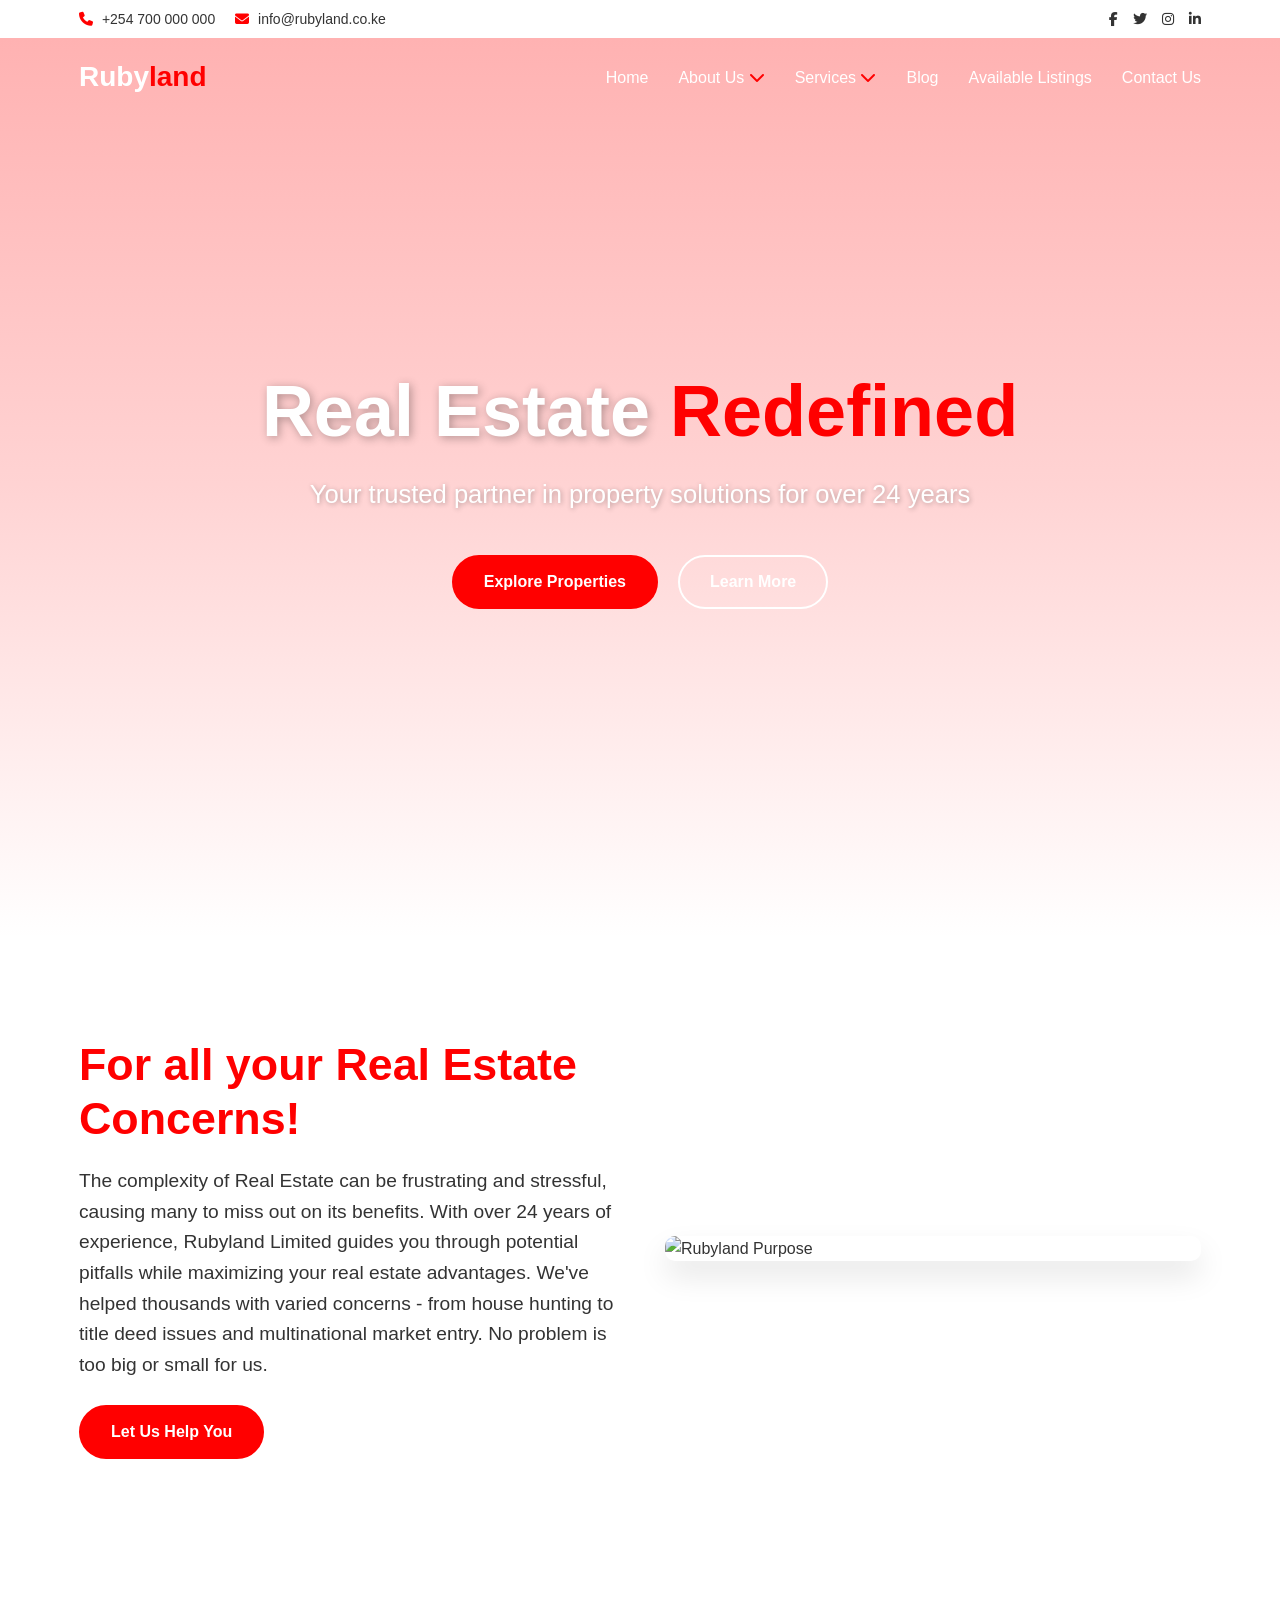
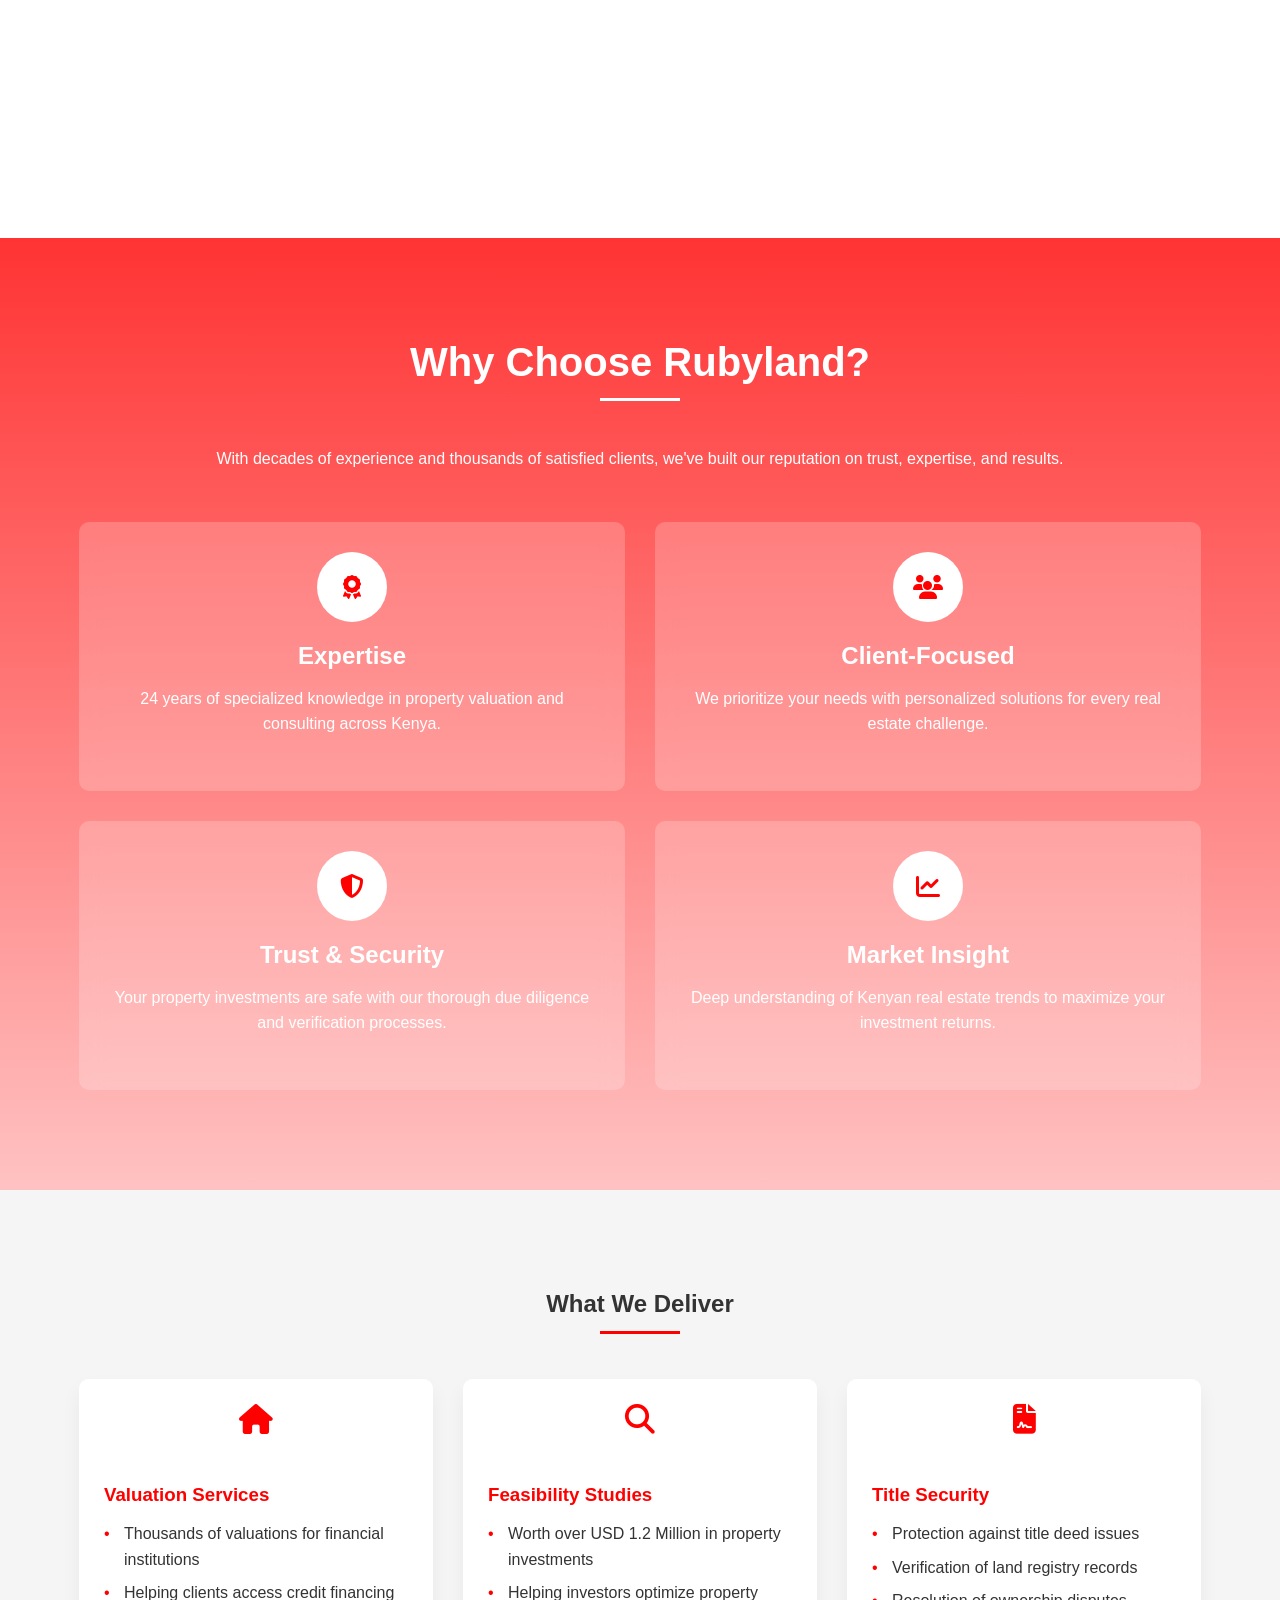
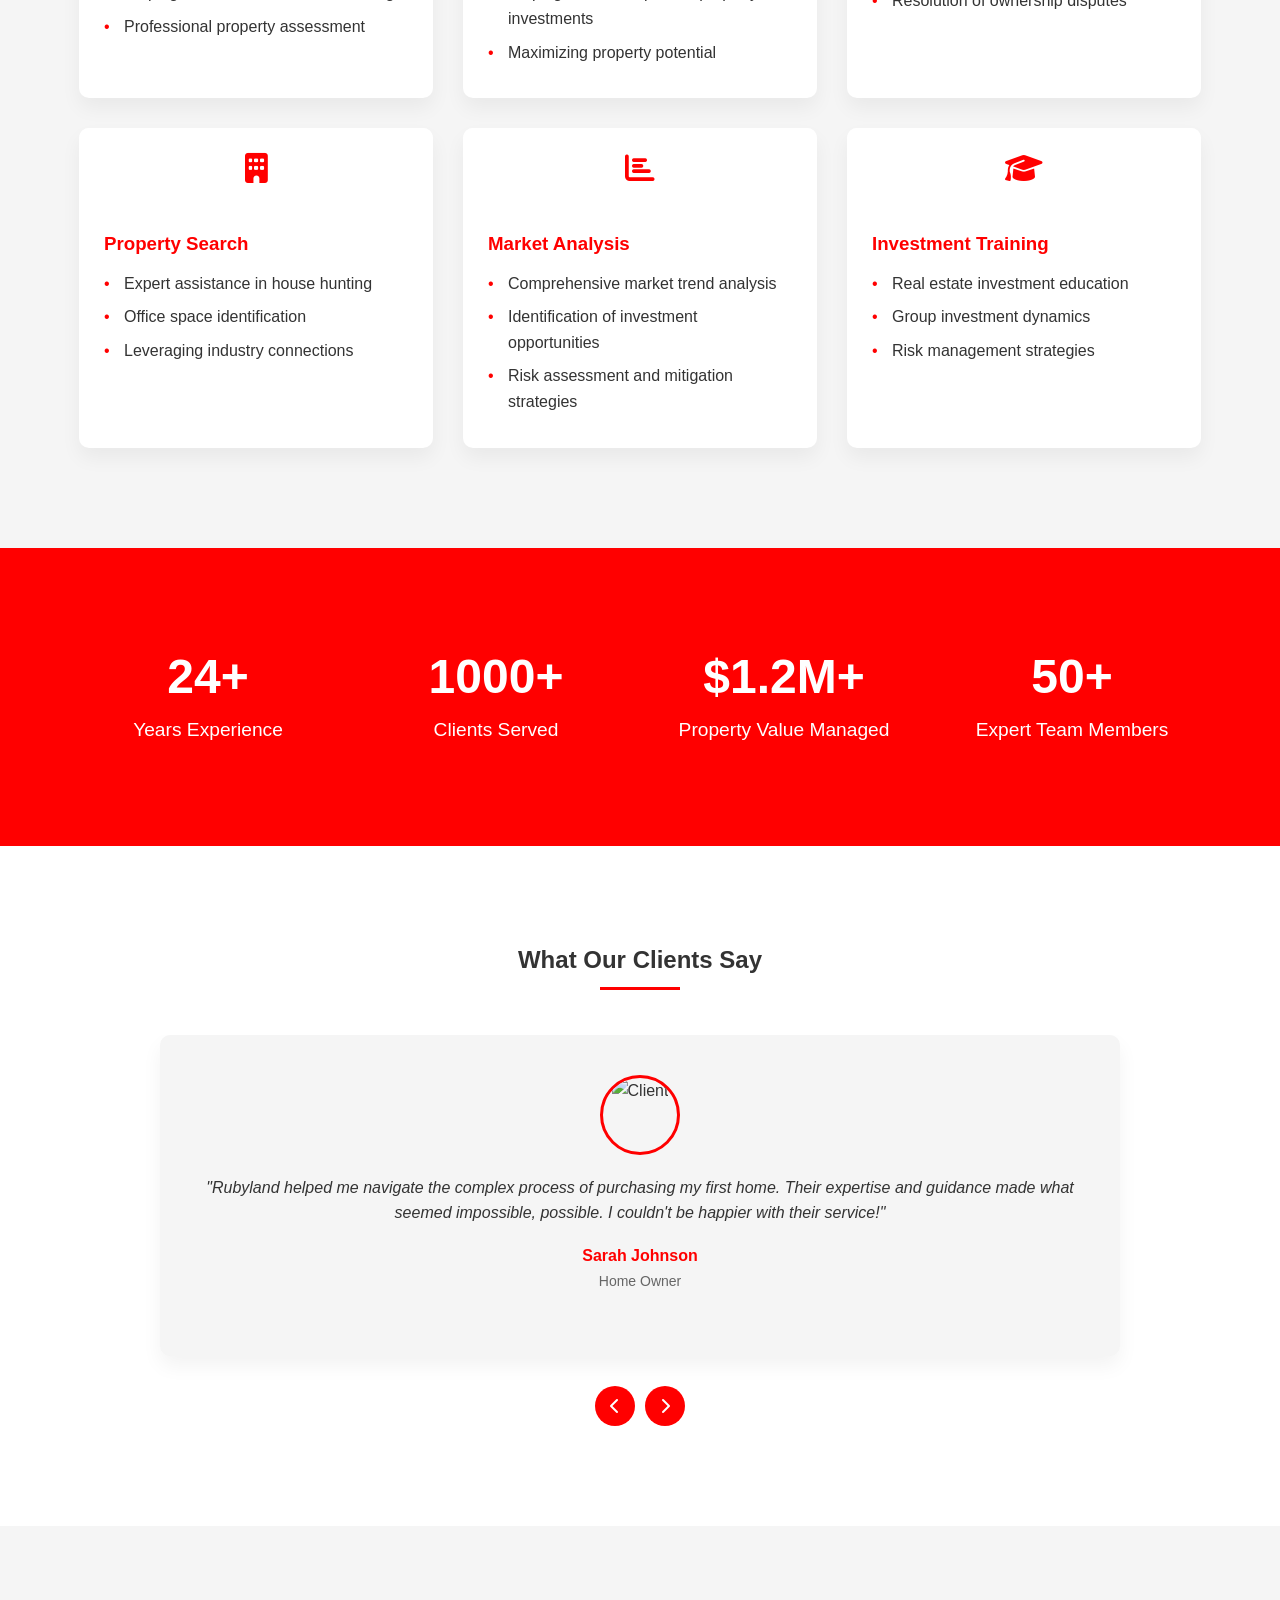
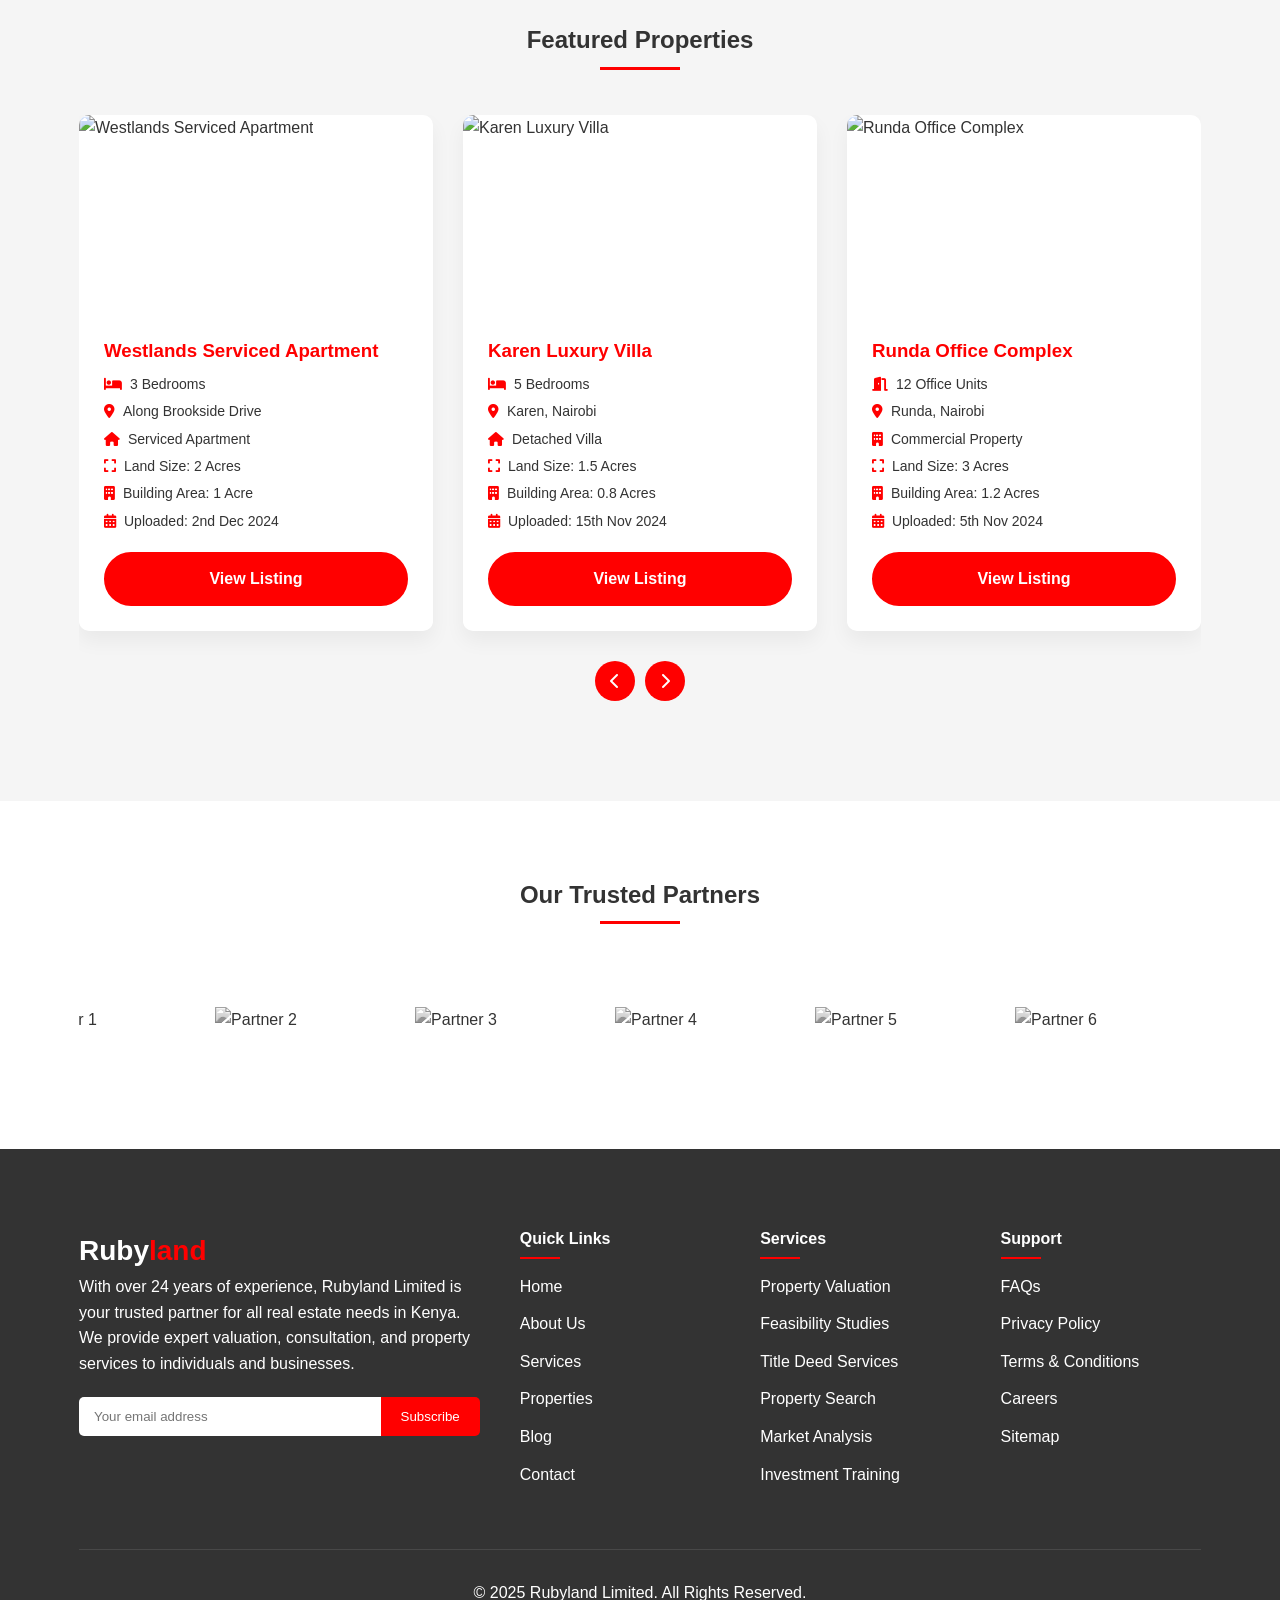
==== public/index.html @ e80b6abe "new" ====
<!DOCTYPE html>
<html lang="en">
<head>
    <meta charset="UTF-8">
    <meta name="viewport" content="width=device-width, initial-scale=1.0">
    <title>Rubyland Company | Luxury Real Estate Redefined</title>
    <link rel="stylesheet" href="https://cdnjs.cloudflare.com/ajax/libs/font-awesome/6.4.0/css/all.min.css">
    <link rel="stylesheet" href="Assets/css/style.css">
</head>
<body>
    <!-- Contact Navbar -->
    <div class="contact-navbar">
        <div class="container">
            <div class="contact-info">
                <div><i class="fas fa-phone"></i> +254 700 000 000</div>
                <div><i class="fas fa-envelope"></i> info@rubyland.co.ke</div>
            </div>
            <div class="social-icons">
                <a href="#"><i class="fab fa-facebook-f"></i></a>
                <a href="#"><i class="fab fa-twitter"></i></a>
                <a href="#"><i class="fab fa-instagram"></i></a>
                <a href="#"><i class="fab fa-linkedin-in"></i></a>
            </div>
        </div>
    </div>

    <!-- Main Navbar -->
    <nav class="main-navbar">
        <div class="container navbar-container">
            <a href="#" class="logo">Ruby<span>land</span></a>
            <div class="mobile-toggle">
                <i class="fas fa-bars"></i>
            </div>
            <ul class="nav-links">
                <li><a href="#">Home</a></li>
                <li class="dropdown">
                    <a href="#">About Us <i class="fas fa-chevron-down"></i></a>
                    <div class="dropdown-content">
                        <a href="#">Who We Are</a>
                        <a href="#">The Team</a>
                        <a href="#">Our Story</a>
                        <a href="#">Branches</a>
                    </div>
                </li>
                <li class="dropdown">
                    <a href="#">Services <i class="fas fa-chevron-down"></i></a>
                    <div class="dropdown-content services-dropdown">
                        <div class="service-item">
                            <div class="service-icon">
                                <i class="fas fa-home"></i>
                            </div>
                            <div class="service-info">
                                <h4>Property Valuation</h4>
                                <p>Accurate property assessments for various purposes</p>
                            </div>
                        </div>
                        <div class="service-item">
                            <div class="service-icon">
                                <i class="fas fa-search"></i>
                            </div>
                            <div class="service-info">
                                <h4>Property Search</h4>
                                <p>Find your ideal property with our expert guidance</p>
                            </div>
                        </div>
                        <div class="service-item">
                            <div class="service-icon">
                                <i class="fas fa-file-contract"></i>
                            </div>
                            <div class="service-info">
                                <h4>Title Deed Services</h4>
                                <p>Secure and verify your property ownership documents</p>
                            </div>
                        </div>
                        <div class="service-item">
                            <div class="service-icon">
                                <i class="fas fa-chart-line"></i>
                            </div>
                            <div class="service-info">
                                <h4>Market Analysis</h4>
                                <p>Comprehensive real estate market insights</p>
                            </div>
                        </div>
                        <div class="service-item">
                            <div class="service-icon">
                                <i class="fas fa-handshake"></i>
                            </div>
                            <div class="service-info">
                                <h4>Consultation</h4>
                                <p>Expert advice for all your real estate concerns</p>
                            </div>
                        </div>
                        <div class="service-item">
                            <div class="service-icon">
                                <i class="fas fa-graduation-cap"></i>
                            </div>
                            <div class="service-info">
                                <h4>Training</h4>
                                <p>Real estate investment education and workshops</p>
                            </div>
                        </div>
                    </div>
                </li>
                <li><a href="#">Blog</a></li>
                <li><a href="#">Available Listings</a></li>
                <li><a href="#">Contact Us</a></li>
            </ul>
        </div>
    </nav>

    <!-- Hero Section -->
    <section class="hero">
        <div class="hero-content">
            <h1>Real Estate <span>Redefined</span></h1>
            <p>Your trusted partner in property solutions for over 24 years</p>
            <div class="hero-buttons">
                <a href="#" class="btn btn-primary">Explore Properties</a>
                <a href="#" class="btn btn-outline">Learn More</a>
            </div>
        </div>
    </section>

    <!-- Purpose Section -->
    <section class="section purpose">
        <div class="container purpose-container">
            <div class="purpose-content">
                <h2>For all your Real Estate Concerns!</h2>
                <p>The complexity of Real Estate can be frustrating and stressful, causing many to miss out on its benefits. With over 24 years of experience, Rubyland Limited guides you through potential pitfalls while maximizing your real estate advantages. We've helped thousands with varied concerns - from house hunting to title deed issues and multinational market entry. No problem is too big or small for us.</p>
                <a href="#" class="btn btn-primary">Let Us Help You</a>
            </div>
            <div class="purpose-image">
                <img src="https://images.unsplash.com/photo-1560518883-ce09059eeffa?ixlib=rb-4.0.3&ixid=M3wxMjA3fDB8MHxwaG90by1wYWdlfHx8fGVufDB8fHx8fA%3D%3D&auto=format&fit=crop&w=1973&q=80" alt="Rubyland Purpose">
            </div>
        </div>
    </section>

    <!-- Why Rubyland Section -->
    <section class="section why-rubyland">
        <div class="container">
            <h2 class="section-title">Why Choose Rubyland?</h2>
            <p>With decades of experience and thousands of satisfied clients, we've built our reputation on trust, expertise, and results.</p>
            
            <div class="values-grid">
                <div class="value-card">
                    <div class="value-icon">
                        <i class="fas fa-award"></i>
                    </div>
                    <h3>Expertise</h3>
                    <p>24 years of specialized knowledge in property valuation and consulting across Kenya.</p>
                </div>
                <div class="value-card">
                    <div class="value-icon">
                        <i class="fas fa-users"></i>
                    </div>
                    <h3>Client-Focused</h3>
                    <p>We prioritize your needs with personalized solutions for every real estate challenge.</p>
                </div>
                <div class="value-card">
                    <div class="value-icon">
                        <i class="fas fa-shield-alt"></i>
                    </div>
                    <h3>Trust & Security</h3>
                    <p>Your property investments are safe with our thorough due diligence and verification processes.</p>
                </div>
                <div class="value-card">
                    <div class="value-icon">
                        <i class="fas fa-chart-line"></i>
                    </div>
                    <h3>Market Insight</h3>
                    <p>Deep understanding of Kenyan real estate trends to maximize your investment returns.</p>
                </div>
            </div>
        </div>
    </section>

    <!-- Services Section -->
    <section class="section services">
        <div class="container">
            <h2 class="section-title">What We Deliver</h2>
            <div class="services-grid">
                <div class="service-card">
                    <div class="service-icon-large">
                        <i class="fas fa-home"></i>
                    </div>
                    <div class="service-content">
                        <h3>Valuation Services</h3>
                        <ul>
                            <li>Thousands of valuations for financial institutions</li>
                            <li>Helping clients access credit financing</li>
                            <li>Professional property assessment</li>
                        </ul>
                    </div>
                </div>
                <div class="service-card">
                    <div class="service-icon-large">
                        <i class="fas fa-search"></i>
                    </div>
                    <div class="service-content">
                        <h3>Feasibility Studies</h3>
                        <ul>
                            <li>Worth over USD 1.2 Million in property investments</li>
                            <li>Helping investors optimize property investments</li>
                            <li>Maximizing property potential</li>
                        </ul>
                    </div>
                </div>
                <div class="service-card">
                    <div class="service-icon-large">
                        <i class="fas fa-file-contract"></i>
                    </div>
                    <div class="service-content">
                        <h3>Title Security</h3>
                        <ul>
                            <li>Protection against title deed issues</li>
                            <li>Verification of land registry records</li>
                            <li>Resolution of ownership disputes</li>
                        </ul>
                    </div>
                </div>
                <div class="service-card">
                    <div class="service-icon-large">
                        <i class="fas fa-building"></i>
                    </div>
                    <div class="service-content">
                        <h3>Property Search</h3>
                        <ul>
                            <li>Expert assistance in house hunting</li>
                            <li>Office space identification</li>
                            <li>Leveraging industry connections</li>
                        </ul>
                    </div>
                </div>
                <div class="service-card">
                    <div class="service-icon-large">
                        <i class="fas fa-chart-bar"></i>
                    </div>
                    <div class="service-content">
                        <h3>Market Analysis</h3>
                        <ul>
                            <li>Comprehensive market trend analysis</li>
                            <li>Identification of investment opportunities</li>
                            <li>Risk assessment and mitigation strategies</li>
                        </ul>
                    </div>
                </div>
                <div class="service-card">
                    <div class="service-icon-large">
                        <i class="fas fa-graduation-cap"></i>
                    </div>
                    <div class="service-content">
                        <h3>Investment Training</h3>
                        <ul>
                            <li>Real estate investment education</li>
                            <li>Group investment dynamics</li>
                            <li>Risk management strategies</li>
                        </ul>
                    </div>
                </div>
            </div>
        </div>
    </section>

    <!-- Stats Section -->
    <section class="section stats">
        <div class="container">
            <div class="stats-grid">
                <div class="stat-item">
                    <h3>24+</h3>
                    <p>Years Experience</p>
                </div>
                <div class="stat-item">
                    <h3>1000+</h3>
                    <p>Clients Served</p>
                </div>
                <div class="stat-item">
                    <h3>$1.2M+</h3>
                    <p>Property Value Managed</p>
                </div>
                <div class="stat-item">
                    <h3>50+</h3>
                    <p>Expert Team Members</p>
                </div>
            </div>
        </div>
    </section>

    <!-- Testimonials Section -->
    <section class="section testimonials">
        <div class="container">
            <h2 class="section-title">What Our Clients Say</h2>
            <div class="testimonial-slider">
                <div class="testimonial-track">
                    <div class="testimonial-slide">
                        <div class="testimonial-card">
                            <div class="client-image">
                                <img src="https://randomuser.me/api/portraits/women/45.jpg" alt="Client">
                            </div>
                            <p class="testimonial-text">"Rubyland helped me navigate the complex process of purchasing my first home. Their expertise and guidance made what seemed impossible, possible. I couldn't be happier with their service!"</p>
                            <h4 class="client-name">Sarah Johnson</h4>
                            <p class="client-role">Home Owner</p>
                        </div>
                    </div>
                    <div class="testimonial-slide">
                        <div class="testimonial-card">
                            <div class="client-image">
                                <img src="https://randomuser.me/api/portraits/men/32.jpg" alt="Client">
                            </div>
                            <p class="testimonial-text">"As an international investor, I was hesitant about entering the Kenyan market. Rubyland's thorough market analysis and property valuation gave me the confidence to make significant investments."</p>
                            <h4 class="client-name">David Kimani</h4>
                            <p class="client-role">Property Investor</p>
                        </div>
                    </div>
                    <div class="testimonial-slide">
                        <div class="testimonial-card">
                            <div class="client-image">
                                <img src="https://randomuser.me/api/portraits/women/68.jpg" alt="Client">
                            </div>
                            <p class="testimonial-text">"The team at Rubyland resolved a title deed issue that had plagued my family for years. Their professionalism and determination delivered results we thought were impossible."</p>
                            <h4 class="client-name">Grace Wambui</h4>
                            <p class="client-role">Business Owner</p>
                        </div>
                    </div>
                </div>
                <div class="slider-nav">
                    <div class="slider-arrow prev-arrow">
                        <i class="fas fa-chevron-left"></i>
                    </div>
                    <div class="slider-arrow next-arrow">
                        <i class="fas fa-chevron-right"></i>
                    </div>
                </div>
            </div>
        </div>
    </section>

    <!-- Listings Section -->
    <section class="section listings">
        <div class="container">
            <h2 class="section-title">Featured Properties</h2>
            <div class="listings-slider">
                <div class="listings-track">
                    <div class="listing-card">
                        <div class="listing-image">
                            <img src="https://images.unsplash.com/photo-1613977257363-707ba9348227?ixlib=rb-4.0.3&ixid=M3wxMjA3fDB8MHxwaG90by1wYWdlfHx8fGVufDB8fHx8fA%3D%3D&auto=format&fit=crop&w=2070&q=80" alt="Westlands Serviced Apartment">
                        </div>
                        <div class="listing-content">
                            <h3>Westlands Serviced Apartment</h3>
                            <div class="listing-details">
                                <p><i class="fas fa-bed"></i> 3 Bedrooms</p>
                                <p><i class="fas fa-map-marker-alt"></i> Along Brookside Drive</p>
                                <p><i class="fas fa-home"></i> Serviced Apartment</p>
                                <p><i class="fas fa-expand"></i> Land Size: 2 Acres</p>
                                <p><i class="fas fa-building"></i> Building Area: 1 Acre</p>
                                <p><i class="fas fa-calendar-alt"></i> Uploaded: 2nd Dec 2024</p>
                            </div>
                            <a href="#" class="btn btn-primary listing-btn">View Listing</a>
                        </div>
                    </div>
                    <div class="listing-card">
                        <div class="listing-image">
                            <img src="https://images.unsplash.com/photo-1513584684374-8bab748fbf90?ixlib=rb-4.0.3&ixid=M3wxMjA3fDB8MHxwaG90by1wYWdlfHx8fGVufDB8fHx8fA%3D%3D&auto=format&fit=crop&w=2065&q=80" alt="Karen Luxury Villa">
                        </div>
                        <div class="listing-content">
                            <h3>Karen Luxury Villa</h3>
                            <div class="listing-details">
                                <p><i class="fas fa-bed"></i> 5 Bedrooms</p>
                                <p><i class="fas fa-map-marker-alt"></i> Karen, Nairobi</p>
                                <p><i class="fas fa-home"></i> Detached Villa</p>
                                <p><i class="fas fa-expand"></i> Land Size: 1.5 Acres</p>
                                <p><i class="fas fa-building"></i> Building Area: 0.8 Acres</p>
                                <p><i class="fas fa-calendar-alt"></i> Uploaded: 15th Nov 2024</p>
                            </div>
                            <a href="#" class="btn btn-primary listing-btn">View Listing</a>
                        </div>
                    </div>
                    <div class="listing-card">
                        <div class="listing-image">
                            <img src="https://images.unsplash.com/photo-1545324418-cc1a3fa10c00?ixlib=rb-4.0.3&ixid=M3wxMjA3fDB8MHxwaG90by1wYWdlfHx8fGVufDB8fHx8fA%3D%3D&auto=format&fit=crop&w=2070&q=80" alt="Runda Office Complex">
                        </div>
                        <div class="listing-content">
                            <h3>Runda Office Complex</h3>
                            <div class="listing-details">
                                <p><i class="fas fa-door-open"></i> 12 Office Units</p>
                                <p><i class="fas fa-map-marker-alt"></i> Runda, Nairobi</p>
                                <p><i class="fas fa-building"></i> Commercial Property</p>
                                <p><i class="fas fa-expand"></i> Land Size: 3 Acres</p>
                                <p><i class="fas fa-building"></i> Building Area: 1.2 Acres</p>
                                <p><i class="fas fa-calendar-alt"></i> Uploaded: 5th Nov 2024</p>
                            </div>
                            <a href="#" class="btn btn-primary listing-btn">View Listing</a>
                        </div>
                    </div>
                </div>
                <div class="listings-nav">
                    <div class="slider-arrow listings-prev">
                        <i class="fas fa-chevron-left"></i>
                    </div>
                    <div class="slider-arrow listings-next">
                        <i class="fas fa-chevron-right"></i>
                    </div>
                </div>
            </div>
        </div>
    </section>

    <!-- Partners Section -->
    <section class="partners">
        <div class="container">
            <h2 class="section-title">Our Trusted Partners</h2>
            <div class="partners-slider">
                <div class="partners-track">
                    <div class="partner-logo">
                        <img src="https://via.placeholder.com/150x60/ff0000/ffffff?text=Bank+One" alt="Partner 1">
                    </div>
                    <div class="partner-logo">
                        <img src="https://via.placeholder.com/150x60/ff0000/ffffff?text=Finance+Corp" alt="Partner 2">
                    </div>
                    <div class="partner-logo">
                        <img src="https://via.placeholder.com/150x60/ff0000/ffffff?text=Property+Group" alt="Partner 3">
                    </div>
                    <div class="partner-logo">
                        <img src="https://via.placeholder.com/150x60/ff0000/ffffff?text=Invest+Kenya" alt="Partner 4">
                    </div>
                    <div class="partner-logo">
                        <img src="https://via.placeholder.com/150x60/ff0000/ffffff?text=Secure+Title" alt="Partner 5">
                    </div>
                    <div class="partner-logo">
                        <img src="https://via.placeholder.com/150x60/ff0000/ffffff?text=Home+Solutions" alt="Partner 6">
                    </div>
                </div>
            </div>
        </div>
    </section>

    <!-- Footer -->
    <footer class="footer">
        <div class="container">
            <div class="footer-grid">
                <div class="footer-about">
                    <div class="logo">Ruby<span>land</span></div>
                    <p>With over 24 years of experience, Rubyland Limited is your trusted partner for all real estate needs in Kenya. We provide expert valuation, consultation, and property services to individuals and businesses.</p>
                    <div class="newsletter-form">
                        <input type="email" placeholder="Your email address">
                        <button type="submit">Subscribe</button>
                    </div>
                </div>
                <div class="footer-links">
                    <h4>Quick Links</h4>
                    <ul>
                        <li><a href="#">Home</a></li>
                        <li><a href="#">About Us</a></li>
                        <li><a href="#">Services</a></li>
                        <li><a href="#">Properties</a></li>
                        <li><a href="#">Blog</a></li>
                        <li><a href="#">Contact</a></li>
                    </ul>
                </div>
                <div class="footer-links">
                    <h4>Services</h4>
                    <ul>
                        <li><a href="#">Property Valuation</a></li>
                        <li><a href="#">Feasibility Studies</a></li>
                        <li><a href="#">Title Deed Services</a></li>
                        <li><a href="#">Property Search</a></li>
                        <li><a href="#">Market Analysis</a></li>
                        <li><a href="#">Investment Training</a></li>
                    </ul>
                </div>
                <div class="footer-links">
                    <h4>Support</h4>
                    <ul>
                        <li><a href="#">FAQs</a></li>
                        <li><a href="#">Privacy Policy</a></li>
                        <li><a href="#">Terms & Conditions</a></li>
                        <li><a href="#">Careers</a></li>
                        <li><a href="#">Sitemap</a></li>
                    </ul>
                </div>
            </div>
            <div class="footer-bottom">
                <p>&copy; 2025 Rubyland Limited. All Rights Reserved.</p>
            </div>
        </div>
    </footer>

    <script src="Assets/js/script.js"></script>
</body>
</html>
---- public/Assets/css/style.css ----
/* CSS Variables */
        :root {
            --primary-red: #ff0000;
            --light-red: #ffa8a8;
            --white: #ffffff;
            --black: #000000;
            --dark-gray: #333333;
            --light-gray: #f5f5f5;
            --transition: all 0.3s ease;
        }

        /* Reset and Base Styles */
        * {
            margin: 0;
            padding: 0;
            box-sizing: border-box;
            font-family: 'Segoe UI', Tahoma, Geneva, Verdana, sans-serif;
        }

        html {
            scroll-behavior: smooth;
        }

        body {
            line-height: 1.6;
            color: var(--dark-gray);
            overflow-x: hidden;
        }

        h1, h2, h3, h4 {
            font-weight: 700;
            line-height: 1.2;
            margin-bottom: 1rem;
        }

        p {
            margin-bottom: 1.5rem;
        }

        a {
            text-decoration: none;
            color: inherit;
        }

        ul {
            list-style: none;
        }

        img {
            max-width: 100%;
            height: auto;
        }

        .container {
            width: 90%;
            max-width: 1200px;
            margin: 0 auto;
            padding: 0 15px;
        }

        .btn {
            display: inline-block;
            padding: 12px 30px;
            border-radius: 30px;
            font-weight: 600;
            text-align: center;
            cursor: pointer;
            transition: var(--transition);
            border: 2px solid transparent;
        }

        .btn-primary {
            background: var(--primary-red);
            color: var(--white);
            border: 2px solid var(--primary-red);
        }

        .btn-outline {
            background: transparent;
            color: var(--white);
            border: 2px solid var(--white);
        }

        .btn-outline:hover {
            background: var(--white);
            color: var(--black);
        }

        .btn-primary:hover {
            background: var(--black);
            color: #ffffff;
            border: 2px solid var(--black);
        }

        .section {
            padding: 100px 0;
        }

        .section-title {
            text-align: center;
            margin-bottom: 60px;
            position: relative;
        }

        .section-title:after {
            content: '';
            position: absolute;
            bottom: -15px;
            left: 50%;
            transform: translateX(-50%);
            width: 80px;
            height: 3px;
            background: var(--primary-red);
        }

        /* Contact Navbar */
        .contact-navbar {
            background: transparent;
            padding: 8px 0;
            font-size: 14px;
            position:relative;
            top: 0;
            left: 0;
            width: 100%;
            z-index: 1000;
            transition: var(--transition);
        }

        .contact-navbar .container {
            display: flex;
            justify-content: space-between;
            align-items: center;
        }

        .contact-info {
            display: flex;
            gap: 20px;
        }

        .contact-info i {
            margin-right: 5px;
            color: var(--primary-red);
        }

        .social-icons {
            display: flex;
            gap: 15px;
        }

        .social-icons a {
            color: var(--dark-gray);
            transition: var(--transition);
        }

        .social-icons a:hover {
            color: var(--primary-red);
        }

        /* Main Navbar */
        .main-navbar {
            position: fixed;
            top: 40px;
            left: 0;
            width: 100%;
            background: transparent;
            z-index: 999;
            transition: var(--transition);
            padding: 15px 0;
        }

        .main-navbar.scrolled {
            background: var(--white);
            box-shadow: 0 5px 15px rgba(0, 0, 0, 0.1);
            top: 0;
        }

        .main-navbar.scrolled .nav-links a {
            color: var(--dark-gray);
        }

        .main-navbar.scrolled .logo {
            color: var(--dark-gray);
        }

        .navbar-container {
            display: flex;
            justify-content: space-between;
            align-items: center;
        }

        .logo {
            font-size: 28px;
            font-weight: 700;
            color: var(--white);
            display: flex;
            align-items: center;
        }

        .logo span {
            color: var(--primary-red);
        }

        .nav-links {
            display: flex;
            gap: 30px;
        }

        .nav-links a {
            color: var(--white);
            font-weight: 500;
            transition: var(--transition);
            position: relative;
        }

        .nav-links a:hover {
            color: var(--primary-red);
        }

        .nav-links a:hover .dropdown i{
         color: var(--light-gray);
         rotate: 100deg;
        }

        .nav-links a:after {
            content: '';
            position: absolute;
            bottom: -5px;
            left: 0;
            width: 0;
            height: 2px;
            background: var(--primary-red);
            transition: var(--transition);
        }

        .nav-links a:hover:after {
            width: 100%;
        }

        .dropdown {
            position: relative;
        }

        .dropdown i {
           color: var(--primary-red);
        }

        .dropdown i:hover{
            color: #ffffff;
        }

        

        .dropdown-content {
            position: absolute;
            top: 120%;
            left: 0;
            background: var(--white);
            min-width: 250px;
            box-shadow: 0 10px 30px rgba(0, 0, 0, 0.1);
            border-radius: 5px;
            opacity: 0;
            visibility: hidden;
            transform: translateY(10px);
            transition: var(--transition);
            z-index: 100;
        }

        .dropdown:hover .dropdown-content {
            opacity: 1;
            visibility: visible;
            transform: translateY(0);
        }

        .dropdown-content a {
            color: var(--dark-gray);
            padding: 12px 20px;
            display: block;
            border-bottom: 1px solid rgba(0, 0, 0, 0.05);
        }

        .dropdown-content a:last-child {
            border-bottom: none;
        }

        .dropdown-content a:hover {
            background: var(--primary-red);
            color: var(--light-gray);
        }

        .services-dropdown {
            min-width: 600px;
            padding: 20px;
            display: grid;
            grid-template-columns: repeat(2, 1fr);
            gap: 15px;
            left:-80px;
        }

        .service-item {
            display: flex;
            align-items: flex-start;
            gap: 15px;
            padding: 10px;
            border-radius: 5px;
            transition: var(--transition);
        }

        .service-item:hover {
            background: var(--light-gray);
        }

        .service-icon {
            width: 40px;
            height: 40px;
            background: var(--light-red);
            border-radius: 50%;
            display: flex;
            align-items: center;
            justify-content: center;
            color: var(--primary-red);
            flex-shrink: 0;
        }

        .service-item :hover .service-icon i{
        color: var(--primary-red);
        background: var(--black);
        }

        .service-info h4 {
            margin-bottom: 5px;
            font-size: 16px;
        }

        .service-info p {
            font-size: 14px;
            margin-bottom: 0;
            color: #666;
        }

        .mobile-toggle {
            display: none;
            font-size: 24px;
            cursor: pointer;
            color: var(--white);
        }

        /* Hero Section */
        .hero {
            height: 100vh;
            background: linear-gradient(rgba(255, 0, 0, 0.3), rgba(255, 168, 168, 0.5), transparent), 
                        url('https://images.unsplash.com/photo-1545324418-cc1a3fa10c00?ixlib=rb-4.0.3&ixid=M3wxMjA3fDB8MHxwaG90by1wYWdlfHx8fGVufDB8fHx8fA%3D%3D&auto=format&fit=crop&w=2070&q=80') no-repeat center center/cover;
            display: flex;
            align-items: center;
            justify-content: center;
            text-align: center;
            color: var(--white);
            position: relative;
        }

        .hero-content {
            max-width: 800px;
            padding: 0 20px;
            transform: translateY(50px);
            opacity: 0;
            animation: fadeInUp 1s forwards 0.5s;
        }

        .hero h1 {
            font-size: 4.5rem;
            margin-bottom: 20px;
            text-shadow: 2px 2px 10px rgba(0, 0, 0, 0.3);
        }

        .hero h1 span{
            color: #ff0000;
            text-shadow: none;
        }

        .hero p {
            font-size: 1.6rem;
            margin-bottom: 40px;
            text-shadow: 1px 1px 5px rgba(0, 0, 0, 0.3);
        }

        .hero-buttons {
            display: flex;
            justify-content: center;
            gap: 20px;
        }

        @keyframes fadeInUp {
            to {
                transform: translateY(0);
                opacity: 1;
            }
        }

        /* Purpose Section */
        .purpose {
            background: var(--white);
            height: 100vh;
        }

        .purpose-container {
            display: grid;
            grid-template-columns: 1fr 1fr;
            gap: 50px;
            align-items: center;
        }

        .purpose-content h2 {
            font-size: 2.8rem;
            color: var(--primary-red);
            margin-bottom: 20px;
        }

        .purpose-content p {
            font-size: 1.2rem;
        }

        .purpose-content a {
            font-size: 1.0rem;
        }

        .purpose-image {
            border-radius: 10px;
            overflow: hidden;
            box-shadow: 0 15px 30px rgba(0, 0, 0, 0.1);
        }

        .purpose-image img {
            width: 100%;
            height: auto;
            display: block;
        }

        /* Why Rubyland Section */
        .why-rubyland {
            background: linear-gradient(rgba(255, 0, 0, 0.8), rgba(255, 168, 168, 0.7)), 
                        url('https://images.unsplash.com/photo-1560518883-ce09059eeffa?ixlib=rb-4.0.3&ixid=M3wxMjA3fDB8MHxwaG90by1wYWdlfHx8fGVufDB8fHx8fA%3D%3D&auto=format&fit=crop&w=1973&q=80') no-repeat center center/cover;
            color: var(--white);
            text-align: center;
        }
        

        .why-rubyland .section-title:after {
            background: var(--white);
        }

        .why-rubyland h2{
            font-size: 2.5rem;
        }

        .values-grid {
            display: grid;
            grid-template-columns: repeat(2, 1fr);
            gap: 30px;
            margin-top: 50px;
        }

        .value-card {
            background: rgba(255, 255, 255, 0.20);
            -webkit-backdrop-filter: blur(10px);
            backdrop-filter: blur(10px);
            padding: 30px;
            border-radius: 10px;
            transition: var(--transition);
        }

        .value-card:hover {
            transform: translateY(-10px);
            background: rgba(255, 255, 255, 0.2);
        }

        .value-icon {
            width: 70px;
            height: 70px;
            background: var(--white);
            border-radius: 50%;
            display: flex;
            align-items: center;
            justify-content: center;
            margin: 0 auto 20px;
            color: var(--primary-red);
            font-size: 24px;
        }

        .value-card h3 {
            font-size: 1.5rem;
            margin-bottom: 15px;
            color: #ffffff;
        }


        /* Services Section */
        .services {
            background: var(--light-gray);
        }

        .services-grid {
            display: grid;
            grid-template-columns: repeat(3, 1fr);
            gap: 30px;
        }

        .service-card {
            background: var(--white);
            border-radius: 10px;
            overflow: hidden;
            box-shadow: 0 10px 20px rgba(0, 0, 0, 0.05);
            transition: var(--transition);
        }

        .service-card:hover {
            transform: translateY(-10px);
            box-shadow: 0 15px 30px rgba(0, 0, 0, 0.1);
        }

        .service-icon-large {
            height: 80px;
            background: var(--white);
            display: flex;
            align-items: center;
            justify-content: center;
            color: var(--primary-red);
            font-size: 30px;
        }

        .service-content {
            padding: 25px;
        }

        .service-content h3 {
            color: var(--primary-red);
            margin-bottom: 15px;
        }

        .service-content ul {
            margin-bottom: 0;
        }

        .service-content li {
            margin-bottom: 8px;
            position: relative;
            padding-left: 20px;
        }

        .service-content li:before {
            content: '•';
            color: var(--primary-red);
            position: absolute;
            left: 0;
        }

        /* Stats Section */
        .stats {
            background: var(--primary-red);
            color: var(--white);
            text-align: center;
        }

        .stats-grid {
            display: grid;
            grid-template-columns: repeat(4, 1fr);
            gap: 30px;
        }

        .stat-item h3 {
            font-size: 3rem;
            margin-bottom: 10px;
        }

        .stat-item p {
            font-size: 1.2rem;
            margin-bottom: 0;
        }

        /* Testimonials Section */
        .testimonials {
            background: var(--white);
            position: relative;
            overflow: hidden;
        }

        .testimonial-slider {
            position: relative;
            max-width: 1000px;
            margin: 0 auto;
            overflow: hidden;
        }

        .testimonial-track {
            display: flex;
            transition: transform 0.5s ease;
        }

        .testimonial-slide {
            min-width: 100%;
            padding: 0 20px;
        }

        .testimonial-card {
            background: var(--light-gray);
            padding: 40px;
            border-radius: 10px;
            text-align: center;
            box-shadow: 0 10px 20px rgba(0, 0, 0, 0.05);
        }

        .client-image {
            width: 80px;
            height: 80px;
            border-radius: 50%;
            overflow: hidden;
            margin: 0 auto 20px;
            border: 3px solid var(--primary-red);
        }

        .client-image img {
            width: 100%;
            height: 100%;
            object-fit: cover;
        }

        .testimonial-text {
            font-style: italic;
            margin-bottom: 20px;
        }

        .client-name {
            font-weight: 600;
            color: var(--primary-red);
            margin-bottom: 5px;
        }

        .client-role {
            color: #666;
            font-size: 14px;
        }

        .slider-nav {
            display: flex;
            justify-content: center;
            margin-top: 30px;
            gap: 10px;
        }

        .slider-arrow {
            width: 40px;
            height: 40px;
            background: var(--primary-red);
            color: var(--white);
            border-radius: 50%;
            display: flex;
            align-items: center;
            justify-content: center;
            cursor: pointer;
            transition: var(--transition);
        }

        .slider-arrow:hover {
            background: var(--light-red);
        }

        /* Listings Section */
        .listings {
            background: var(--light-gray);
        }

        .listings-slider {
            position: relative;
            overflow: hidden;
        }

        .listings-track {
            display: flex;
            transition: transform 0.5s ease;
            gap: 30px;
        }

        .listing-card {
            min-width: calc(33.333% - 20px);
            background: var(--white);
            border-radius: 10px;
            overflow: hidden;
            box-shadow: 0 10px 20px rgba(0, 0, 0, 0.05);
            transition: var(--transition);
        }

        .listing-card:hover {
            transform: translateY(-10px);
            box-shadow: 0 15px 30px rgba(0, 0, 0, 0.1);
        }

        .listing-image {
            height: 200px;
            overflow: hidden;
        }

        .listing-image img {
            width: 100%;
            height: 100%;
            object-fit: cover;
            transition: var(--transition);
        }

        .listing-card:hover .listing-image img {
            transform: scale(1.05);
        }

        .listing-content {
            padding: 25px;
        }

        .listing-content h3 {
            color: var(--primary-red);
            margin-bottom: 10px;
        }

        .listing-details {
            margin-bottom: 20px;
        }

        .listing-details p {
            margin-bottom: 5px;
            font-size: 14px;
            display: flex;
            align-items: center;
        }

        .listing-details i {
            margin-right: 8px;
            color: var(--primary-red);
        }

        .listing-btn {
            display: block;
            width: 100%;
            text-align: center;
        }

        .listings-nav {
            display: flex;
            justify-content: center;
            margin-top: 30px;
            gap: 10px;
        }

        /* Partners Section */
        .partners {
            background: var(--white);
            padding: 80px 0;
        }

        .partners-slider {
            position: relative;
            overflow: hidden;
        }

        .partners-track {
            display: flex;
            transition: transform 0.5s ease;
        }

        .partner-logo {
            min-width: 200px;
            height: 100px;
            display: flex;
            align-items: center;
            justify-content: center;
            padding: 0 20px;
        }

        .partner-logo img {
            max-width: 100%;
            max-height: 60px;
            filter: grayscale(100%);
            transition: var(--transition);
        }

        .partner-logo:hover img {
            filter: grayscale(0);
        }

        /* Footer */
        .footer {
            background: var(--dark-gray);
            color: var(--white);
            padding: 80px 0 30px;
        }

        .footer-grid {
            display: grid;
            grid-template-columns: 2fr 1fr 1fr 1fr;
            gap: 40px;
            margin-bottom: 50px;
        }

        .footer-about p {
            margin-bottom: 20px;
        }

        .newsletter-form {
            display: flex;
            margin-top: 15px;
        }

        .newsletter-form input {
            flex: 1;
            padding: 12px 15px;
            border: none;
            border-radius: 5px 0 0 5px;
            outline: none;
        }

        .newsletter-form button {
            background: var(--primary-red);
            color: var(--white);
            border: none;
            padding: 0 20px;
            border-radius: 0 5px 5px 0;
            cursor: pointer;
            transition: var(--transition);
        }

        .newsletter-form button:hover {
            background: var(--light-red);
        }

        .footer-links h4 {
            color: var(--white);
            margin-bottom: 25px;
            position: relative;
        }

        .footer-links h4:after {
            content: '';
            position: absolute;
            bottom: -10px;
            left: 0;
            width: 40px;
            height: 2px;
            background: var(--primary-red);
        }

        .footer-links ul li {
            margin-bottom: 12px;
        }

        .footer-links ul li a {
            transition: var(--transition);
        }

        .footer-links ul li a:hover {
            color: var(--light-red);
            padding-left: 5px;
        }

        .footer-bottom {
            text-align: center;
            padding-top: 30px;
            border-top: 1px solid rgba(255, 255, 255, 0.1);
        }

        /* Responsive Styles */
        @media (max-width: 992px) {
            .purpose-container {
                grid-template-columns: 1fr;
            }
            
            .values-grid {
                grid-template-columns: 1fr;
            }
            
            .services-grid {
                grid-template-columns: repeat(2, 1fr);
            }
            
            .stats-grid {
                grid-template-columns: repeat(2, 1fr);
            }
            
            .footer-grid {
                grid-template-columns: 1fr 1fr;
            }
            
            .listing-card {
                min-width: calc(50% - 15px);
            }
            
            .services-dropdown {
                min-width: 450px;
            }
        }

        @media (max-width: 768px) {
            .mobile-toggle {
                display: block;
            }
            
            .nav-links {
                position: fixed;
                top: 0;
                right: -100%;
                width: 80%;
                height: 100vh;
                background: var(--white);
                flex-direction: column;
                align-items: center;
                justify-content: center;
                gap: 30px;
                transition: var(--transition);
                z-index: 1000;
            }
            
            .nav-links.active {
                right: 0;
            }
            
            .nav-links a {
                color: var(--dark-gray);
                font-size: 18px;
            }
            
            .dropdown-content {
                position: static;
                opacity: 1;
                visibility: visible;
                transform: none;
                box-shadow: none;
                background: transparent;
                display: none;
            }
            
            .dropdown:hover .dropdown-content {
                display: block;
            }
            
            .services-dropdown {
                min-width: 100%;
                grid-template-columns: 1fr;
            }
            
            .hero h1 {
                font-size: 2.5rem;
            }
            
            .hero p {
                font-size: 1.2rem;
            }
            
            .hero-buttons {
                flex-direction: column;
                gap: 15px;
            }
            
            .services-grid {
                grid-template-columns: 1fr;
            }
            
            .stats-grid {
                grid-template-columns: 1fr;
            }
            
            .listing-card {
                min-width: 100%;
            }
            
            .footer-grid {
                grid-template-columns: 1fr;
            }
        }
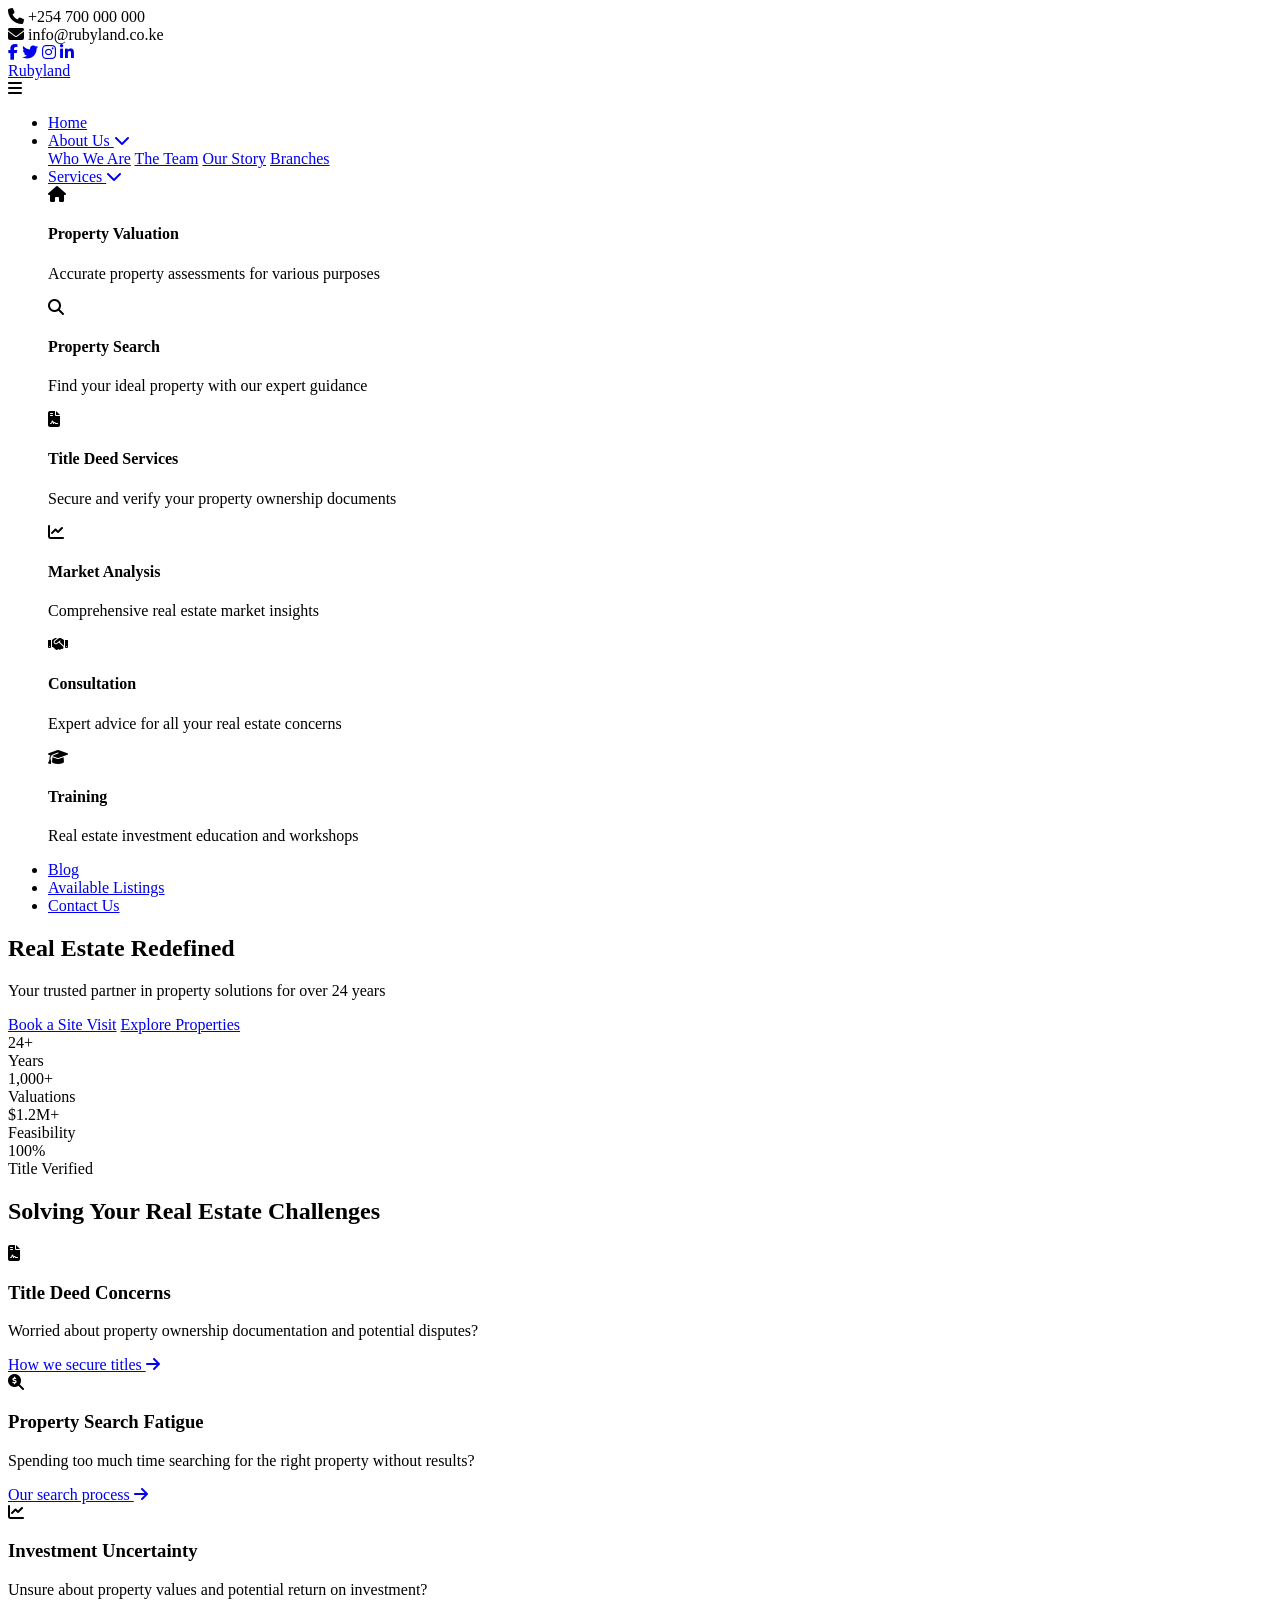
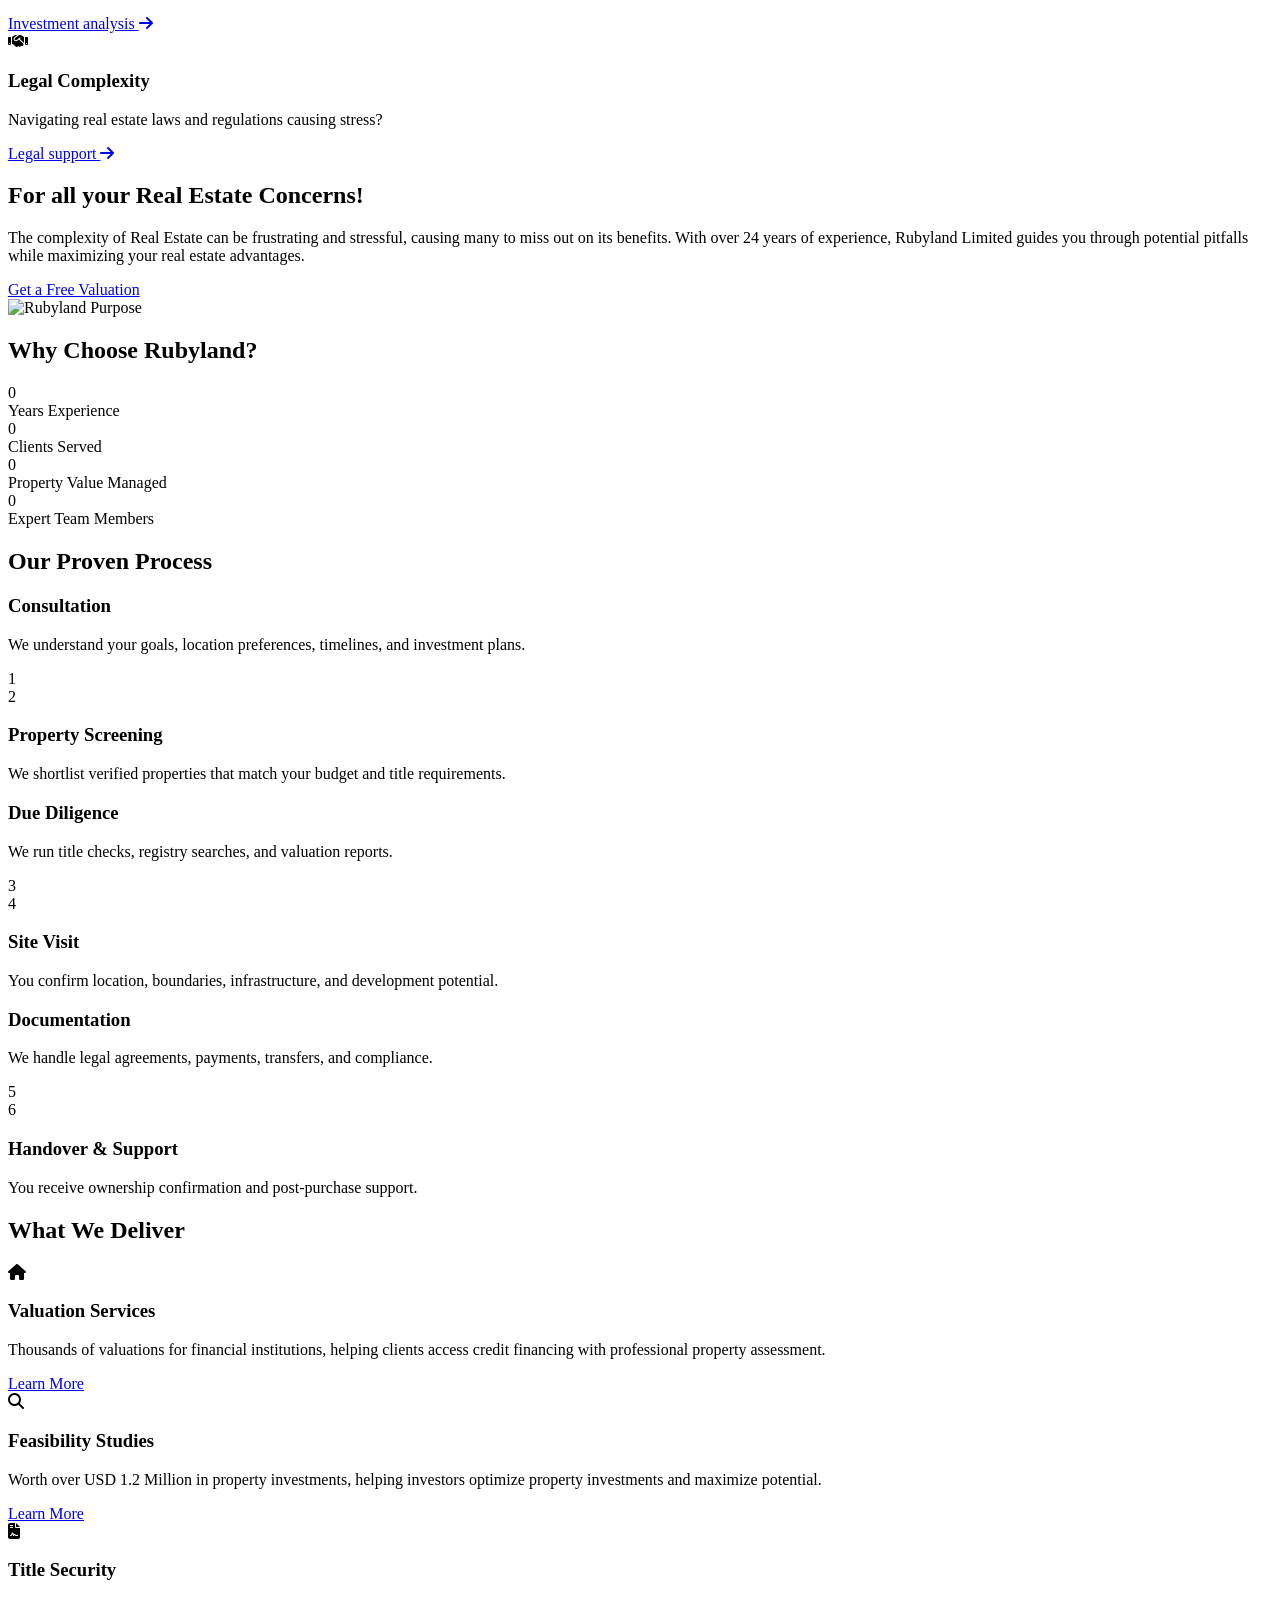
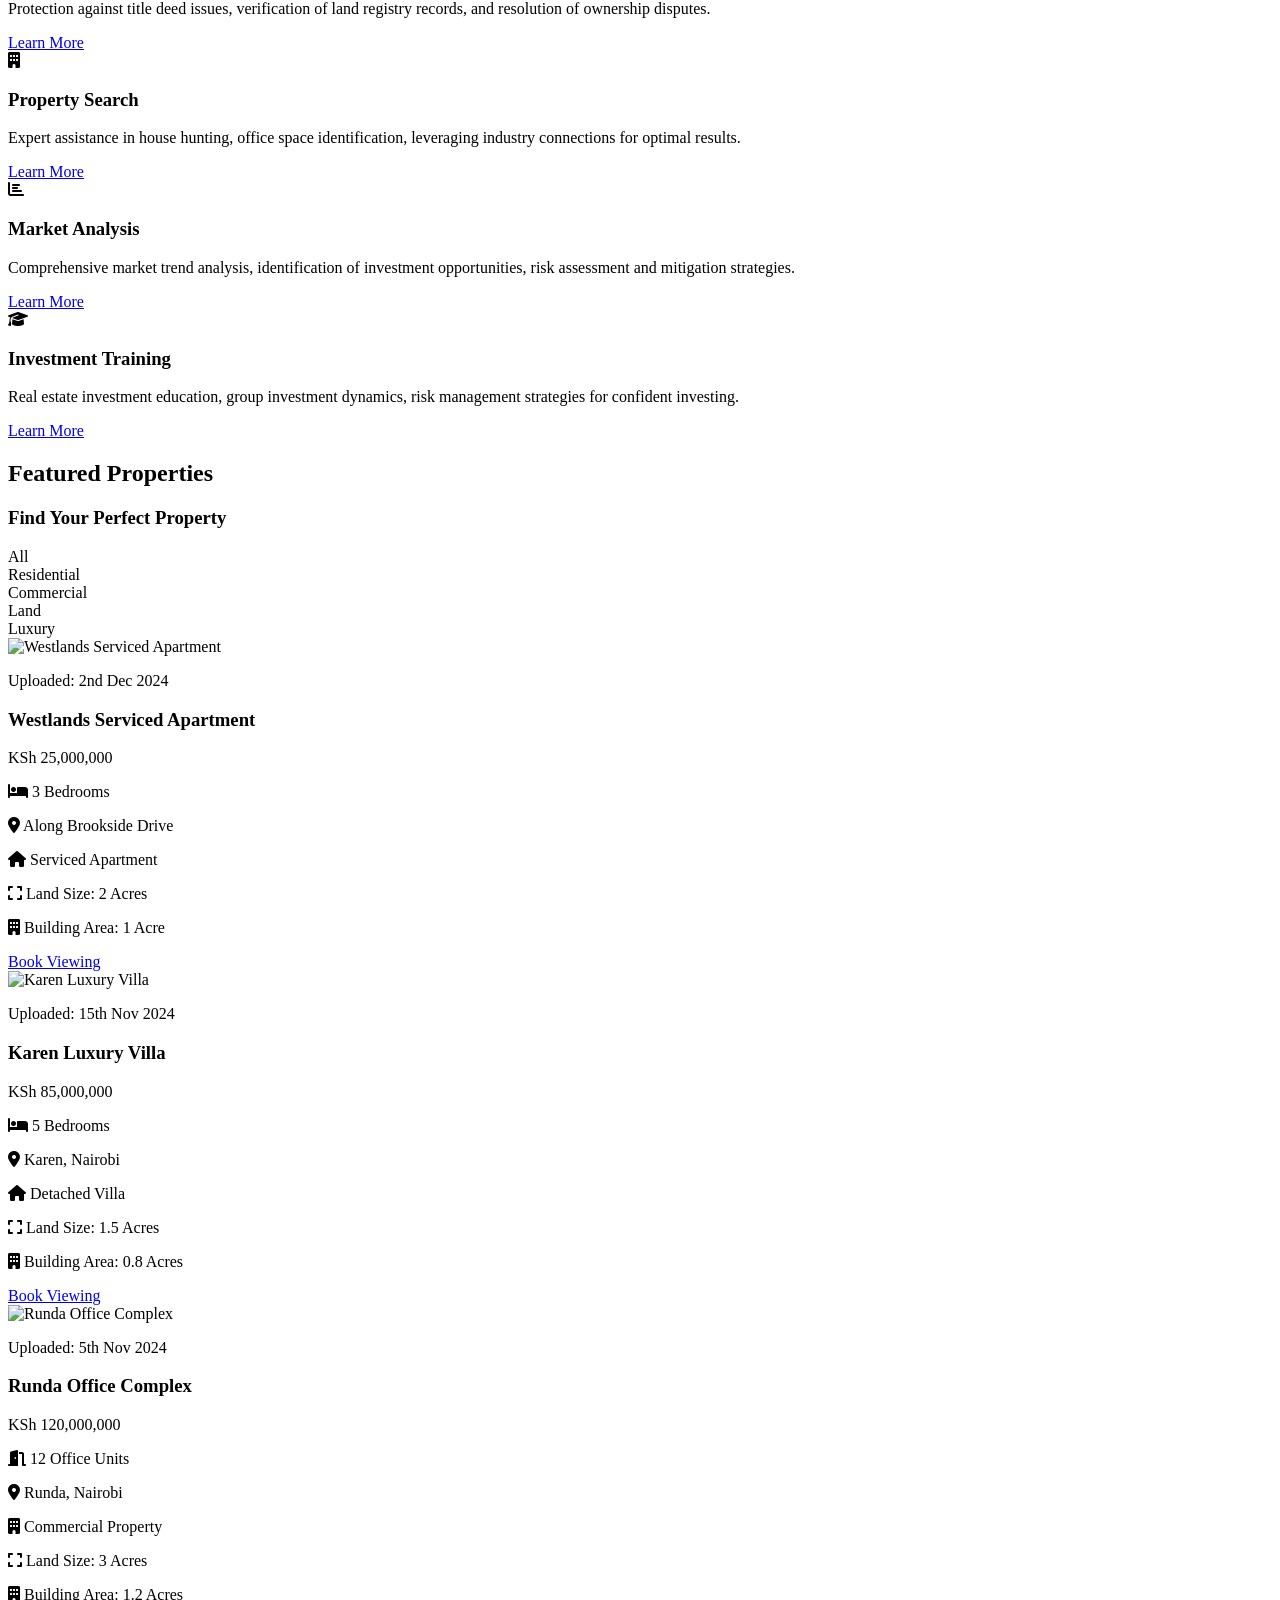
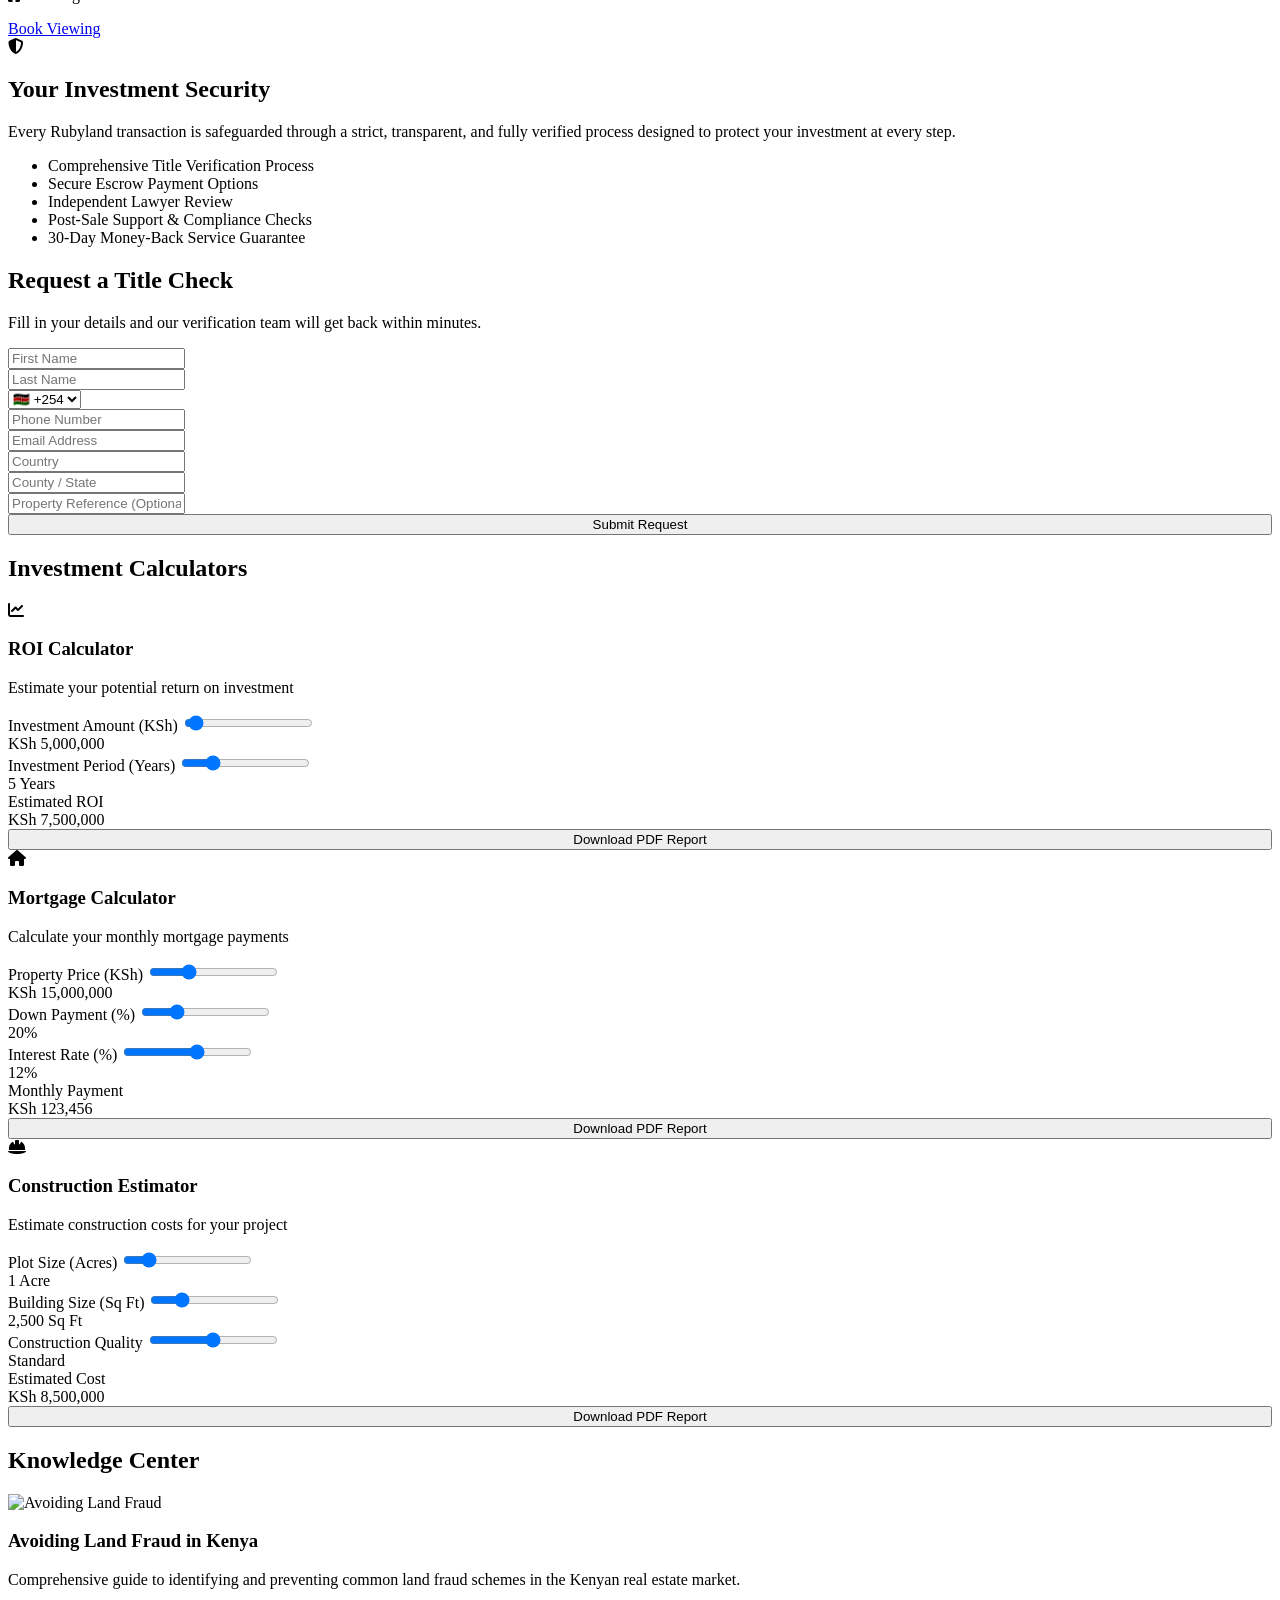
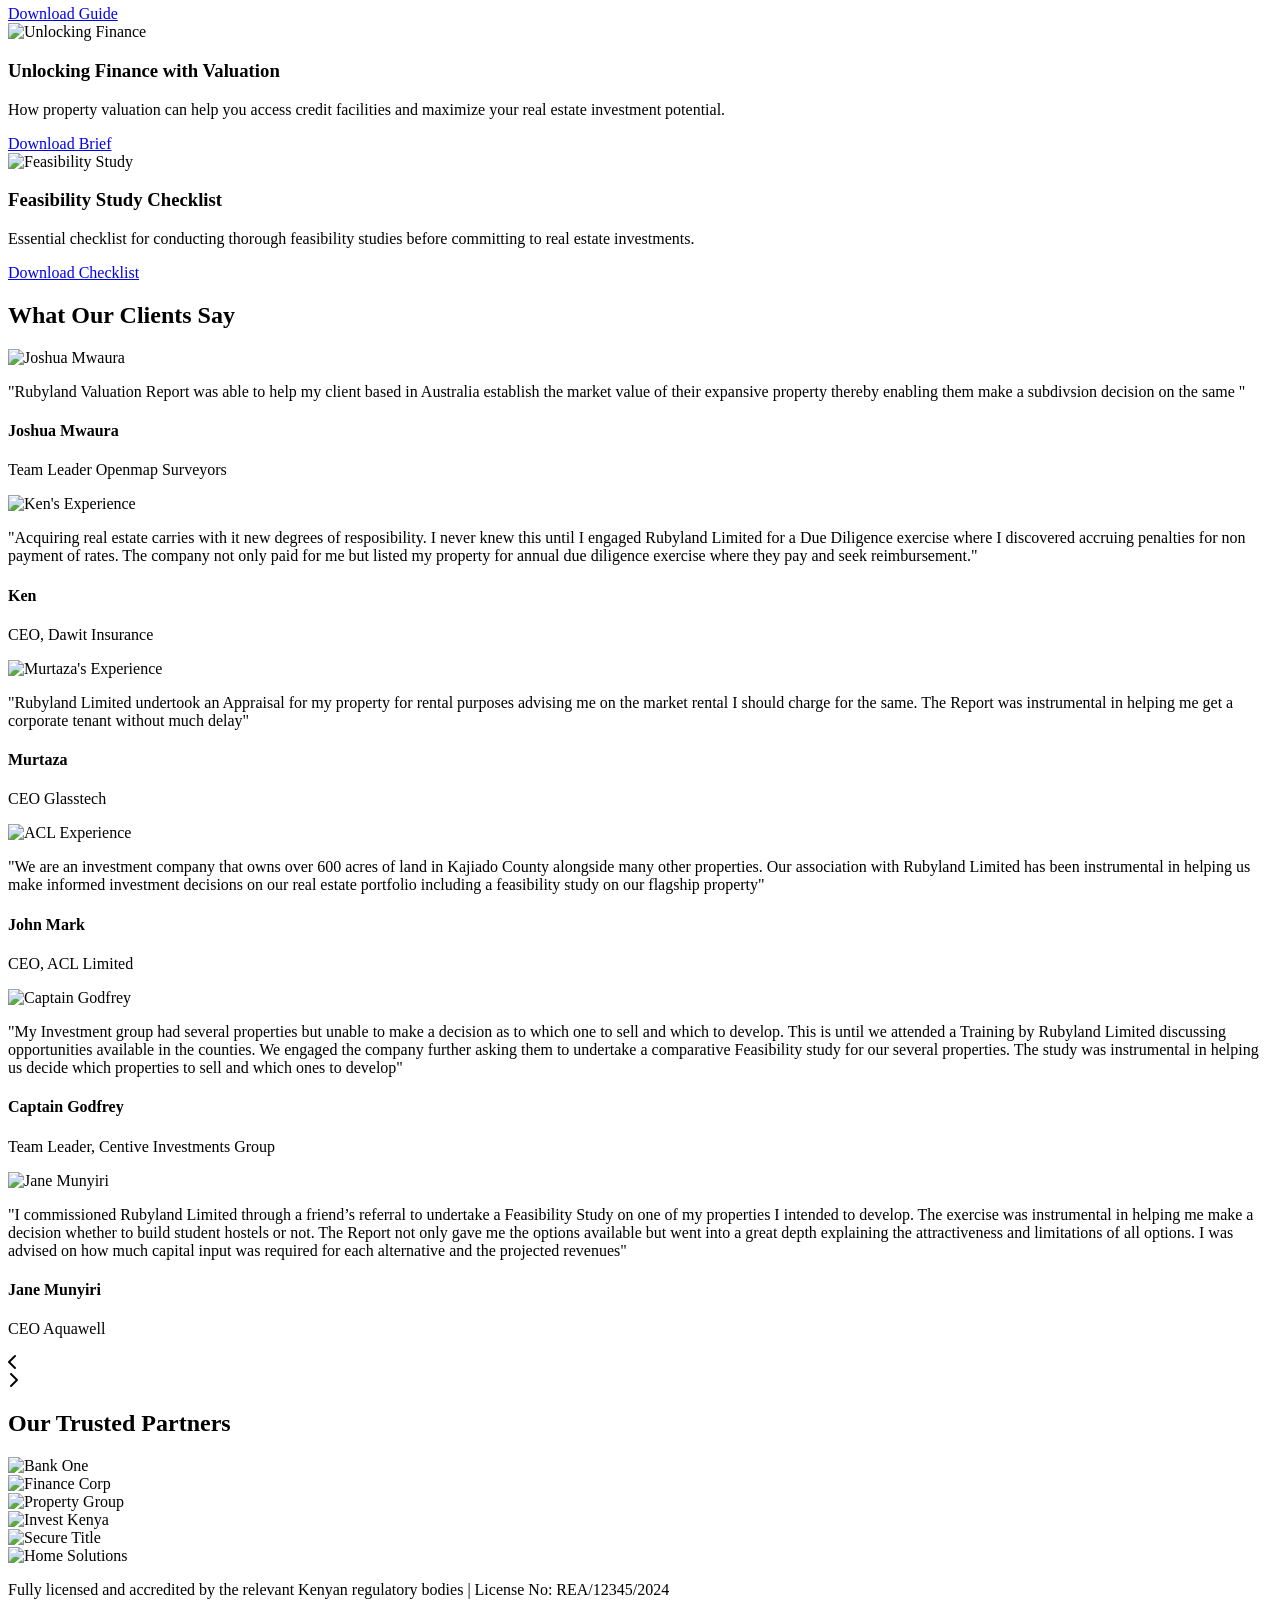
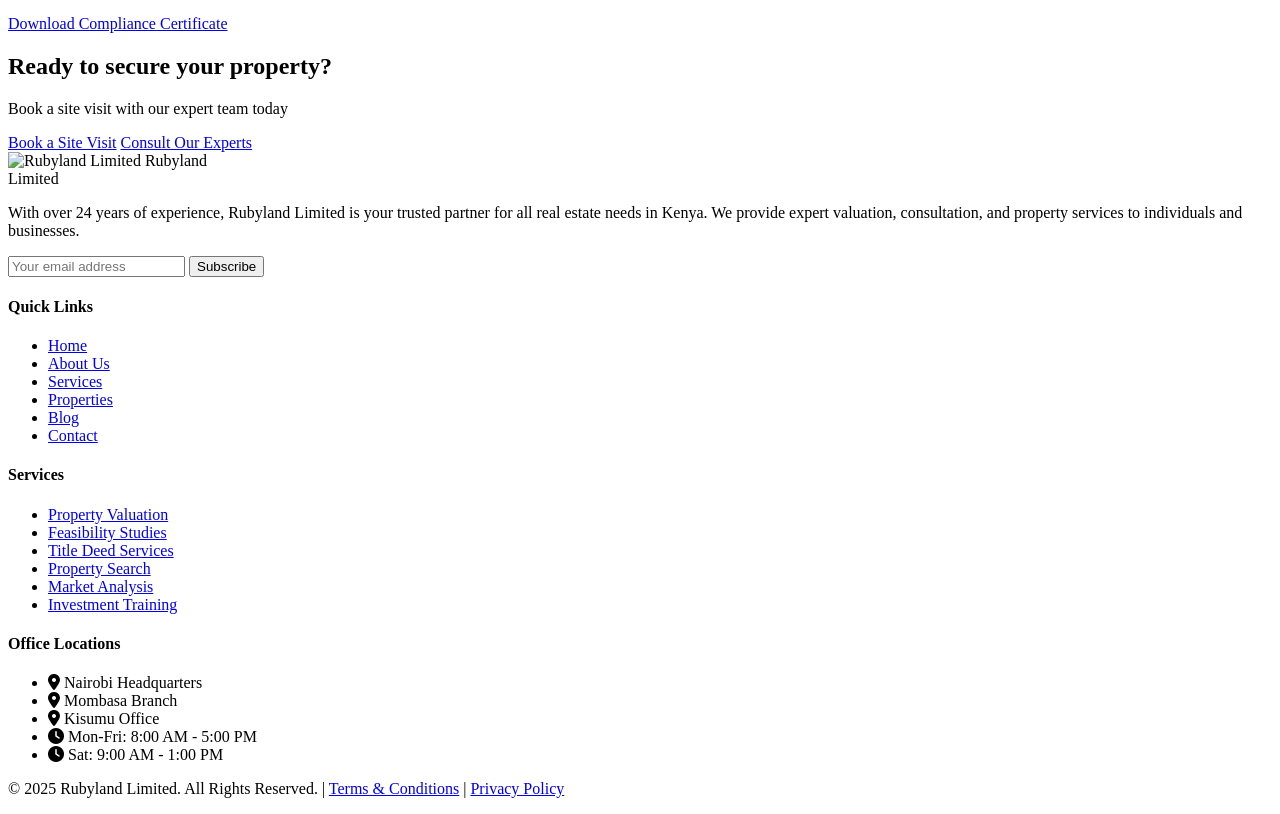
==== commit 74546757: "About page build" ====
--- a/public/index.html
+++ b/public/index.html
@@ -3,9 +3,59 @@
 <head>
     <meta charset="UTF-8">
     <meta name="viewport" content="width=device-width, initial-scale=1.0">
-    <title>Rubyland Company | Luxury Real Estate Redefined</title>
     <link rel="stylesheet" href="https://cdnjs.cloudflare.com/ajax/libs/font-awesome/6.4.0/css/all.min.css">
-    <link rel="stylesheet" href="Assets/css/style.css">
+    <link rel="stylesheet" href="https://cdn.jsdelivr.net/npm/@tabler/icons-webfont@latest/dist/tabler-icons.min.css" />
+    <title>Rubyland Limited | Luxury Real Estate Redefined</title>
+    <meta name="description" content="Rubyland Limited: Your trusted partner in property solutions for over 24 years. Expert valuation, consultation, and property services in Kenya.">
+    
+    <!-- Google Fonts -->
+    <link rel="preconnect" href="https://fonts.googleapis.com">
+    <link rel="preconnect" href="https://fonts.gstatic.com" crossorigin>
+    <link href="https://fonts.googleapis.com/css2?family=Montserrat:wght@600;700&family=Inter:wght@400;600&display=swap" rel="stylesheet">
+
+    
+    <!-- Favicon -->
+    <link rel="icon" type="image/png" href="assets/img/logo ONLY.png">
+    
+    <!-- Open Graph -->
+    <meta property="og:title" content="Rubyland Limited | Luxury Real Estate Redefined">
+    <meta property="og:description" content="Your trusted partner in property solutions for over 24 years. Expert valuation, consultation, and property services in Kenya.">
+    <meta property="og:image" content="assets/images/logo-highres.png">
+    <meta property="og:url" content="https://rubyland.co.ke">
+    <meta property="og:type" content="website">
+    
+    <!-- Twitter Card -->
+    <meta name="twitter:card" content="summary_large_image">
+    <meta name="twitter:title" content="Rubyland Limited | Luxury Real Estate Redefined">
+    <meta name="twitter:description" content="Your trusted partner in property solutions for over 24 years.">
+    <meta name="twitter:image" content="assets/images/logo-highres.png">
+
+    <link rel="stylesheet" href="Assets/css/main.css">
+    
+    <!-- JSON-LD Structured Data -->
+    <script type="application/ld+json">
+    {
+      "@context": "https://schema.org",
+      "@type": "RealEstateAgent",
+      "name": "Rubyland Limited",
+      "description": "Your trusted partner in property solutions for over 24 years",
+      "url": "https://rubyland.co.ke",
+      "telephone": "+254700000000",
+      "email": "info@rubyland.co.ke",
+      "address": {
+        "@type": "PostalAddress",
+        "addressCountry": "Kenya"
+      },
+      "areaServed": "Kenya",
+      "sameAs": [
+        "https://www.facebook.com/rubyland",
+        "https://www.instagram.com/rubyland",
+        "https://www.linkedin.com/company/rubyland"
+      ],
+      "openingHours": "Mo-Fr 08:00-17:00",
+      "logo": "assets/images/logo-highres.png"
+    }
+    </script>
 </head>
 <body>
     <!-- Contact Navbar -->
@@ -27,19 +77,19 @@
     <!-- Main Navbar -->
     <nav class="main-navbar">
         <div class="container navbar-container">
-            <a href="#" class="logo">Ruby<span>land</span></a>
+            <a href="#" class="logo"><img src="Assets/img/logo ONLY.png" alt="">Ruby<span>land</span></a>
             <div class="mobile-toggle">
                 <i class="fas fa-bars"></i>
             </div>
             <ul class="nav-links">
                 <li><a href="#">Home</a></li>
                 <li class="dropdown">
-                    <a href="#">About Us <i class="fas fa-chevron-down"></i></a>
+                    <a href="About Us.html">About Us <i class="fas fa-chevron-down"></i></a>
                     <div class="dropdown-content">
-                        <a href="#">Who We Are</a>
-                        <a href="#">The Team</a>
-                        <a href="#">Our Story</a>
-                        <a href="#">Branches</a>
+                        <a href="About Us.html#what-is-rubyland">Who We Are</a>
+                        <a href="About Us.html#the-team">The Team</a>
+                        <a href="About Us.html#our-story">Our Story</a>
+                        <a href="About Us.html#branches">Branches</a>
                     </div>
                 </li>
                 <li class="dropdown">
@@ -103,19 +153,89 @@
                 </li>
                 <li><a href="#">Blog</a></li>
                 <li><a href="#">Available Listings</a></li>
-                <li><a href="#">Contact Us</a></li>
+                <li><a href="contact us.html">Contact Us</a></li>
             </ul>
         </div>
     </nav>
-
     <!-- Hero Section -->
     <section class="hero">
         <div class="hero-content">
             <h1>Real Estate <span>Redefined</span></h1>
             <p>Your trusted partner in property solutions for over 24 years</p>
             <div class="hero-buttons">
-                <a href="#" class="btn btn-primary">Explore Properties</a>
-                <a href="#" class="btn btn-outline">Learn More</a>
+                <a href="#" class="btn btn-primary" id="cta-book">Book a Site Visit</a>
+                <a href="#" class="btn btn-outline">Explore Properties</a>
+            </div>
+            <div class="trust-badges">
+                <div class="badge">
+                    <div class="badge-number">24+</div>
+                    <div class="badge-text">Years</div>
+                </div>
+                <div class="badge">
+                    <div class="badge-number">1,000+</div>
+                    <div class="badge-text">Valuations</div>
+                </div>
+                <div class="badge">
+                    <div class="badge-number">$1.2M+</div>
+                    <div class="badge-text">Feasibility</div>
+                </div>
+                <div class="badge">
+                    <div class="badge-number">100%</div>
+                    <div class="badge-text">Title Verified</div>
+                </div>
+            </div>
+        </div>
+    </section>
+
+    <!-- Pain Points Section -->
+    <section class="section pain-points">
+        <div class="container">
+            <h2 class="section-title">Solving Your Real Estate Challenges</h2>
+            <div class="points-grid">
+                <div class="point-card">
+                    
+                    <div class="point-content">
+                        <div class="point-icon">
+                        <i class="fas fa-file-contract"></i>
+                    </div>
+                        <h3>Title Deed Concerns</h3>
+                        <p>Worried about property ownership documentation and potential disputes?</p>
+                        <a href="#" class="point-cta">How we secure titles <i class="fas fa-arrow-right"></i></a>
+                    </div>
+                </div>
+                <div class="point-card">
+                    
+                    <div class="point-content">
+                       <div class="point-icon">
+                        <i class="fas fa-search-dollar"></i>
+                    </div> 
+                    <h3>Property Search Fatigue</h3>
+                        <p>Spending too much time searching for the right property without results?</p>
+                        <a href="#" class="point-cta">Our search process <i class="fas fa-arrow-right"></i></a>
+                    </div>
+                </div>
+                <div class="point-card">
+                    
+                    <div class="point-content">
+                        <div class="point-icon">
+                        <i class="fas fa-chart-line"></i>
+                    </div>
+                        <h3>Investment Uncertainty</h3>
+                        <p>Unsure about property values and potential return on investment?</p>
+                        <a href="#" class="point-cta">Investment analysis <i class="fas fa-arrow-right"></i></a>
+                    </div>
+                </div>
+                <div class="point-card">
+                    
+                    <div class="point-content">
+                        <div class="point-icon">
+                        <i class="fas fa-handshake"></i>
+                    </div>
+                        <h3>Legal Complexity</h3>
+                        <p>Navigating real estate laws and regulations causing stress?</p>
+                        <a href="#" class="point-cta">Legal support <i class="fas fa-arrow-right"></i></a>
+                    </div>
+                </div>
             </div>
         </div>
     </section>
@@ -125,8 +245,8 @@
         <div class="container purpose-container">
             <div class="purpose-content">
                 <h2>For all your Real Estate Concerns!</h2>
-                <p>The complexity of Real Estate can be frustrating and stressful, causing many to miss out on its benefits. With over 24 years of experience, Rubyland Limited guides you through potential pitfalls while maximizing your real estate advantages. We've helped thousands with varied concerns - from house hunting to title deed issues and multinational market entry. No problem is too big or small for us.</p>
-                <a href="#" class="btn btn-primary">Let Us Help You</a>
+                <p>The complexity of Real Estate can be frustrating and stressful, causing many to miss out on its benefits. With over 24 years of experience, Rubyland Limited guides you through potential pitfalls while maximizing your real estate advantages.</p>
+                <a href="#" class="btn btn-primary">Get a Free Valuation</a>
             </div>
             <div class="purpose-image">
                 <img src="https://images.unsplash.com/photo-1560518883-ce09059eeffa?ixlib=rb-4.0.3&ixid=M3wxMjA3fDB8MHxwaG90by1wYWdlfHx8fGVufDB8fHx8fA%3D%3D&auto=format&fit=crop&w=1973&q=80" alt="Rubyland Purpose">
@@ -134,44 +254,132 @@
         </div>
     </section>
 
-    <!-- Why Rubyland Section -->
-    <section class="section why-rubyland">
+    <!-- Why Choose Us Section -->
+    <section class="section why-choose">
         <div class="container">
             <h2 class="section-title">Why Choose Rubyland?</h2>
-            <p>With decades of experience and thousands of satisfied clients, we've built our reputation on trust, expertise, and results.</p>
-            
-            <div class="values-grid">
-                <div class="value-card">
-                    <div class="value-icon">
-                        <i class="fas fa-award"></i>
-                    </div>
-                    <h3>Expertise</h3>
-                    <p>24 years of specialized knowledge in property valuation and consulting across Kenya.</p>
-                </div>
-                <div class="value-card">
-                    <div class="value-icon">
-                        <i class="fas fa-users"></i>
-                    </div>
-                    <h3>Client-Focused</h3>
-                    <p>We prioritize your needs with personalized solutions for every real estate challenge.</p>
-                </div>
-                <div class="value-card">
-                    <div class="value-icon">
-                        <i class="fas fa-shield-alt"></i>
-                    </div>
-                    <h3>Trust & Security</h3>
-                    <p>Your property investments are safe with our thorough due diligence and verification processes.</p>
-                </div>
-                <div class="value-card">
-                    <div class="value-icon">
-                        <i class="fas fa-chart-line"></i>
-                    </div>
-                    <h3>Market Insight</h3>
-                    <p>Deep understanding of Kenyan real estate trends to maximize your investment returns.</p>
-                </div>
-            </div>
-        </div>
-    </section>
+            <div class="metrics-grid">
+                <div class="metric-card">
+                    <div class="metric-number" data-target="24" data-prefix=""  data-suffix="+">0</div>
+                    <div class="metric-text">Years Experience</div>
+                </div>
+                <div class="metric-card">
+                    <div class="metric-number" data-target="1000" data-prefix=""  data-suffix="+">0</div>
+                    <div class="metric-text">Clients Served</div>
+                </div>
+                <div class="metric-card">
+                    <div class="metric-number" data-target="12000000" data-prefix=""  data-suffix="+">0</div>
+                    <div class="metric-text">Property Value Managed</div>
+                </div>
+                <div class="metric-card">
+                    <div class="metric-number" data-target="50" data-prefix=""  data-suffix="">0</div>
+                    <div class="metric-text">Expert Team Members</div>
+                </div>
+            </div>
+        </div>
+    </section>
+
+    <!-- Process Section -->
+    <section id="rubyland-process" class="process-section">
+        <div class="container">
+        <h2 class="section-title process-title">Our Proven Process</h2>
+     <div class="process-vertical-wrapper">
+        <!-- STEP 1 (LEFT) -->
+        <div class="process-step left">
+            <div class="process-content">
+                <h3>Consultation</h3>
+                <p>We understand your goals, location preferences, timelines, and investment plans.</p>
+            </div>
+
+            <div class="process-center">
+                <div class="process-circle">1</div>
+                <div class="process-line"></div>
+            </div>
+
+            <div class="process-placeholder"></div>
+        </div>
+
+        <!-- STEP 2 (RIGHT) -->
+        <div class="process-step right">
+            <div class="process-placeholder"></div>
+
+            <div class="process-center">
+                <div class="process-circle">2</div>
+                <div class="process-line"></div>
+            </div>
+
+            <div class="process-content">
+                <h3>Property Screening</h3>
+                <p>We shortlist verified properties that match your budget and title requirements.</p>
+            </div>
+        </div>
+
+        <!-- STEP 3 (LEFT) -->
+        <div class="process-step left">
+            <div class="process-content">
+                <h3>Due Diligence</h3>
+                <p>We run title checks, registry searches, and valuation reports.</p>
+            </div>
+
+            <div class="process-center">
+                <div class="process-circle">3</div>
+                <div class="process-line"></div>
+            </div>
+
+            <div class="process-placeholder"></div>
+        </div>
+
+        <!-- STEP 4 (RIGHT) -->
+        <div class="process-step right">
+            <div class="process-placeholder"></div>
+
+            <div class="process-center">
+                <div class="process-circle">4</div>
+                <div class="process-line"></div>
+            </div>
+
+            <div class="process-content">
+                <h3>Site Visit</h3>
+                <p>You confirm location, boundaries, infrastructure, and development potential.</p>
+            </div>
+        </div>
+
+        <!-- STEP 5 (LEFT) -->
+        <div class="process-step left">
+            <div class="process-content">
+                <h3>Documentation</h3>
+                <p>We handle legal agreements, payments, transfers, and compliance.</p>
+            </div>
+
+            <div class="process-center">
+                <div class="process-circle">5</div>
+                <div class="process-line"></div>
+            </div>
+
+            <div class="process-placeholder"></div>
+        </div>
+
+        <!-- STEP 6 (RIGHT) -->
+        <div class="process-step right">
+            <div class="process-placeholder"></div>
+
+            <div class="process-center">
+                <div class="process-circle">6</div>
+                <div class="process-line"></div>
+            </div>
+
+            <div class="process-content">
+                <h3>Handover & Support</h3>
+                <p>You receive ownership confirmation and post-purchase support.</p>
+            </div>
+        </div>
+
+     </div>
+        </div>
+ </section>
+
+
+
 
     <!-- Services Section -->
     <section class="section services">
@@ -184,11 +392,8 @@
                     </div>
                     <div class="service-content">
                         <h3>Valuation Services</h3>
-                        <ul>
-                            <li>Thousands of valuations for financial institutions</li>
-                            <li>Helping clients access credit financing</li>
-                            <li>Professional property assessment</li>
-                        </ul>
+                        <p>Thousands of valuations for financial institutions, helping clients access credit financing with professional property assessment.</p>
+                        <a href="#" class="btn btn-outline-dark">Learn More</a>
                     </div>
                 </div>
                 <div class="service-card">
@@ -197,11 +402,8 @@
                     </div>
                     <div class="service-content">
                         <h3>Feasibility Studies</h3>
-                        <ul>
-                            <li>Worth over USD 1.2 Million in property investments</li>
-                            <li>Helping investors optimize property investments</li>
-                            <li>Maximizing property potential</li>
-                        </ul>
+                        <p>Worth over USD 1.2 Million in property investments, helping investors optimize property investments and maximize potential.</p>
+                        <a href="#" class="btn btn-outline-dark">Learn More</a>
                     </div>
                 </div>
                 <div class="service-card">
@@ -210,11 +412,8 @@
                     </div>
                     <div class="service-content">
                         <h3>Title Security</h3>
-                        <ul>
-                            <li>Protection against title deed issues</li>
-                            <li>Verification of land registry records</li>
-                            <li>Resolution of ownership disputes</li>
-                        </ul>
+                        <p>Protection against title deed issues, verification of land registry records, and resolution of ownership disputes.</p>
+                        <a href="#" class="btn btn-outline-dark">Learn More</a>
                     </div>
                 </div>
                 <div class="service-card">
@@ -223,11 +422,8 @@
                     </div>
                     <div class="service-content">
                         <h3>Property Search</h3>
-                        <ul>
-                            <li>Expert assistance in house hunting</li>
-                            <li>Office space identification</li>
-                            <li>Leveraging industry connections</li>
-                        </ul>
+                        <p>Expert assistance in house hunting, office space identification, leveraging industry connections for optimal results.</p>
+                        <a href="#" class="btn btn-outline-dark">Learn More</a>
                     </div>
                 </div>
                 <div class="service-card">
@@ -236,11 +432,8 @@
                     </div>
                     <div class="service-content">
                         <h3>Market Analysis</h3>
-                        <ul>
-                            <li>Comprehensive market trend analysis</li>
-                            <li>Identification of investment opportunities</li>
-                            <li>Risk assessment and mitigation strategies</li>
-                        </ul>
+                        <p>Comprehensive market trend analysis, identification of investment opportunities, risk assessment and mitigation strategies.</p>
+                        <a href="#" class="btn btn-outline-dark">Learn More</a>
                     </div>
                 </div>
                 <div class="service-card">
@@ -249,36 +442,315 @@
                     </div>
                     <div class="service-content">
                         <h3>Investment Training</h3>
-                        <ul>
-                            <li>Real estate investment education</li>
-                            <li>Group investment dynamics</li>
-                            <li>Risk management strategies</li>
-                        </ul>
-                    </div>
-                </div>
-            </div>
-        </div>
-    </section>
-
-    <!-- Stats Section -->
-    <section class="section stats">
-        <div class="container">
-            <div class="stats-grid">
-                <div class="stat-item">
-                    <h3>24+</h3>
-                    <p>Years Experience</p>
-                </div>
-                <div class="stat-item">
-                    <h3>1000+</h3>
-                    <p>Clients Served</p>
-                </div>
-                <div class="stat-item">
-                    <h3>$1.2M+</h3>
-                    <p>Property Value Managed</p>
-                </div>
-                <div class="stat-item">
-                    <h3>50+</h3>
-                    <p>Expert Team Members</p>
+                        <p>Real estate investment education, group investment dynamics, risk management strategies for confident investing.</p>
+                        <a href="#" class="btn btn-outline-dark">Learn More</a>
+                    </div>
+                </div>
+            </div>
+        </div>
+    </section>
+
+    <!-- Listings Section -->
+    <section class="section listings">
+        <div class="container">
+            <h2 class="section-title">Featured Properties</h2>
+            <div class="filter-bar">
+                <h3>Find Your Perfect Property</h3>
+                <div class="filter-tags">
+                    <div class="filter-tag active" data-filter="all">All</div>
+                    <div class="filter-tag" data-filter="residential">Residential</div>
+                    <div class="filter-tag" data-filter="commercial">Commercial</div>
+                    <div class="filter-tag" data-filter="land">Land</div>
+                    <div class="filter-tag" data-filter="luxury">Luxury</div>
+                </div>
+            </div>
+            <div class="listings-grid">
+                <div class="listing-card" data-category="residential luxury">
+                    <div class="listing-image">
+                        <img src="https://images.unsplash.com/photo-1613977257363-707ba9348227?ixlib=rb-4.0.3&ixid=M3wxMjA3fDB8MHxwaG90by1wYWdlfHx8fGVufDB8fHx8fA%3D%3D&auto=format&fit=crop&w=2070&q=80" alt="Westlands Serviced Apartment" loading="lazy">
+                    </div>
+                    <div class="listing-content">
+                        <div class="listing-details calender">
+                        <p><i class="ti ti-calendar-week"></i> Uploaded: 2nd Dec 2024</p>
+                        </div>
+                        <h3>Westlands Serviced Apartment</h3>
+                        <div class="listing-price">KSh 25,000,000</div>
+                        <div class="listing-details">
+                            <p><i class="fas fa-bed"></i> 3 Bedrooms</p>
+                            <p><i class="fas fa-map-marker-alt"></i> Along Brookside Drive</p>
+                            <p><i class="fas fa-home"></i> Serviced Apartment</p>
+                            <p><i class="fas fa-expand"></i> Land Size: 2 Acres</p>
+                            <p><i class="fas fa-building"></i> Building Area: 1 Acre</p>
+                        </div>
+                        <a href="#" class="btn btn-primary listing-btn">Book Viewing</a>
+                    </div>
+                </div>
+                <div class="listing-card" data-category="residential luxury">
+                    <div class="listing-image">
+                        <img src="https://images.unsplash.com/photo-1513584684374-8bab748fbf90?ixlib=rb-4.0.3&ixid=M3wxMjA3fDB8MHxwaG90by1wYWdlfHx8fGVufDB8fHx8fA%3D%3D&auto=format&fit=crop&w=2065&q=80" alt="Karen Luxury Villa" loading="lazy">
+                    </div>
+                    <div class="listing-content">
+                        <div class="listing-details">
+                            <p><i class="ti ti-calendar-week"></i> Uploaded: 15th Nov 2024</p>
+                        </div>
+                        <h3>Karen Luxury Villa</h3>
+                        <div class="listing-price">KSh 85,000,000</div>
+                        <div class="listing-details">
+                            <p><i class="fas fa-bed"></i> 5 Bedrooms</p>
+                            <p><i class="fas fa-map-marker-alt"></i> Karen, Nairobi</p>
+                            <p><i class="fas fa-home"></i> Detached Villa</p>
+                            <p><i class="fas fa-expand"></i> Land Size: 1.5 Acres</p>
+                            <p><i class="fas fa-building"></i> Building Area: 0.8 Acres</p>
+                        </div>
+                        <a href="#" class="btn btn-primary listing-btn">Book Viewing</a>
+                    </div>
+                </div>
+                <div class="listing-card" data-category="commercial">
+                    <div class="listing-image">
+                        <img src="https://images.unsplash.com/photo-1545324418-cc1a3fa10c00?ixlib=rb-4.0.3&ixid=M3wxMjA3fDB8MHxwaG90by1wYWdlfHx8fGVufDB8fHx8fA%3D%3D&auto=format&fit=crop&w=2070&q=80" alt="Runda Office Complex" loading="lazy">
+                    </div>
+                    <div class="listing-content">
+                        <div class="listing-details">
+                            <p><i class="ti ti-calendar-week"></i> Uploaded: 5th Nov 2024</p>
+                        </div>
+                        <h3>Runda Office Complex</h3>
+                        <div class="listing-price">KSh 120,000,000</div>
+                        <div class="listing-details">
+                            <p><i class="fas fa-door-open"></i> 12 Office Units</p>
+                            <p><i class="fas fa-map-marker-alt"></i> Runda, Nairobi</p>
+                            <p><i class="fas fa-building"></i> Commercial Property</p>
+                            <p><i class="fas fa-expand"></i> Land Size: 3 Acres</p>
+                            <p><i class="fas fa-building"></i> Building Area: 1.2 Acres</p>
+                        </div>
+                        <a href="#" class="btn btn-primary listing-btn">Book Viewing</a>
+                    </div>
+                </div>
+            </div>
+        </div>
+    </section>
+
+    <!-- Risk Reversal Section -->
+<section class="section risk-reversal">
+    <div class="risk-container">
+
+        <!-- LEFT GRID: SAFETY LIST WITH IMAGE + OVERLAY -->
+        <div class="safety-panel">
+            <div class="safety-overlay"></div>
+            <div class="safety-content">
+                <div class="security-header">
+    
+
+    <div class="security-text">
+        <div class="security-icon">
+        <i class="fas fa-shield-alt"></i>
+    </div>
+        <h2>Your Investment Security</h2>
+        <p class="security-subtitle">
+            Every Rubyland transaction is safeguarded through a strict, transparent, and fully verified process designed to protect your investment at every step.
+        </p>
+    </div>
+</div>
+
+<ul class="security-features">
+    <li>Comprehensive Title Verification Process</li>
+    <li>Secure Escrow Payment Options</li>
+    <li>Independent Lawyer Review</li>
+    <li>Post-Sale Support & Compliance Checks</li>
+    <li>30-Day Money-Back Service Guarantee</li>
+</ul>
+
+            </div>
+        </div>
+
+        <!-- RIGHT GRID: WHITE CONTACT FORM -->
+        <div class="form-panel">
+            <h2 class="form-title">Request a Title Check</h2>
+            <p class="form-desc">Fill in your details and our verification team will get back within minutes.</p>
+
+            <form class="check-form">
+
+                <div class="form-group">
+                    <input type="text" class="form-control" placeholder="First Name" required>
+                </div>
+
+                <div class="form-group">
+                    <input type="text" class="form-control" placeholder="Last Name" required>
+                </div>
+
+                <div class="form-group">
+                    <select class="form-control" title="country-code">
+                        <option value="+254">🇰🇪 +254</option>
+                        <option value="+255">🇹🇿 +255</option>
+                        <option value="+256">🇺🇬 +256</option>
+                        <option value="+257">🇧🇮 +257</option>
+                        <option value="+250">🇷🇼 +250</option>
+                    </select>
+                </div>
+
+                <div class="form-group">
+                    <input type="tel" class="form-control" placeholder="Phone Number" required>
+                </div>
+
+                <div class="form-group full-width">
+                    <input type="email" class="form-control" placeholder="Email Address" required>
+                </div>
+
+                <div class="form-group">
+                    <input type="text" class="form-control" placeholder="Country" required>
+                </div>
+
+                <div class="form-group">
+                    <input type="text" class="form-control" placeholder="County / State" required>
+                </div>
+
+                <div class="form-group full-width">
+                    <input type="text" class="form-control" placeholder="Property Reference (Optional)">
+                </div>
+
+                <div class="form-group full-width">
+                    <button class="btn btn-primary" style="width:100%;">Submit Request</button>
+                </div>
+
+            </form>
+
+        </div>
+
+    </div>
+</section>
+
+
+    <!-- Investment Tools Section -->
+    <section class="section investment-tools">
+        <div class="container">
+            <h2 class="section-title">Investment Calculators</h2>
+            <div class="tools-grid">
+                <div class="tool-card">
+                    <div class="tool-header">
+                        <div class="tool-content">
+                            <div class="tool-icon">
+                            <i class="fas fa-chart-line"></i>
+                        </div>
+                            <h3>ROI Calculator</h3>
+                            <p>Estimate your potential return on investment</p>
+                        </div>
+                    </div>
+                    <div class="slider-container">
+                        <label for="investment-amount">Investment Amount (KSh)</label>
+                        <input type="range" class="slider" id="investment-amount" min="1000000" max="100000000" value="5000000">
+                        <div class="slider-value">KSh 5,000,000</div>
+                    </div>
+                    <div class="slider-container">
+                        <label for="investment-period">Investment Period (Years)</label>
+                        <input type="range" class="slider" id="investment-period" min="1" max="20" value="5">
+                        <div class="slider-value">5 Years</div>
+                    </div>
+                    <div class="result">
+                        <div class="result-label">Estimated ROI</div>
+                        <div class="result-value">KSh 7,500,000</div>
+                    </div>
+                    <button class="btn btn-primary" style="width: 100%;">Download PDF Report</button>
+                </div>
+                <div class="tool-card">
+                    <div class="tool-header">
+                        
+                        <div class="tool-content">
+                            <div class="tool-icon">
+                            <i class="fas fa-home"></i>
+                        </div>
+                            <h3>Mortgage Calculator</h3>
+                            <p>Calculate your monthly mortgage payments</p>
+                        </div>
+                    </div>
+                    <div class="slider-container">
+                        <label for="property-price">Property Price (KSh)</label>
+                        <input type="range" class="slider" id="property-price" min="1000000" max="50000000" value="15000000">
+                        <div class="slider-value">KSh 15,000,000</div>
+                    </div>
+                    <div class="slider-container">
+                        <label for="down-payment">Down Payment (%)</label>
+                        <input type="range" class="slider" id="down-payment" min="10" max="50" value="20">
+                        <div class="slider-value">20%</div>
+                    </div>
+                    <div class="slider-container">
+                        <label for="interest-rate">Interest Rate (%)</label>
+                        <input type="range" class="slider" id="interest-rate" min="1" max="20" value="12">
+                        <div class="slider-value">12%</div>
+                    </div>
+                    <div class="result">
+                        <div class="result-label">Monthly Payment</div>
+                        <div class="result-value">KSh 123,456</div>
+                    </div>
+                    <button class="btn btn-primary" style="width: 100%;">Download PDF Report</button>
+                </div>
+                <div class="tool-card">
+                    <div class="tool-header">
+                        <div class="tool-content">
+                            <div class="tool-icon">
+                            <i class="fas fa-hard-hat"></i>
+                        </div>
+                            <h3>Construction Estimator</h3>
+                            <p>Estimate construction costs for your project</p>
+                        </div>
+                    </div>
+                    <div class="slider-container">
+                        <label for="plot-size">Plot Size (Acres)</label>
+                        <input type="range" class="slider" id="plot-size" min="0.25" max="5" step="0.25" value="1">
+                        <div class="slider-value">1 Acre</div>
+                    </div>
+                    <div class="slider-container">
+                        <label for="building-size">Building Size (Sq Ft)</label>
+                        <input type="range" class="slider" id="building-size" min="500" max="10000" step="100" value="2500">
+                        <div class="slider-value">2,500 Sq Ft</div>
+                    </div>
+                    <div class="slider-container">
+                        <label for="construction-quality">Construction Quality</label>
+                        <input type="range" class="slider" id="construction-quality" min="1" max="3" value="2">
+                        <div class="slider-value">Standard</div>
+                    </div>
+                    <div class="result">
+                        <div class="result-label">Estimated Cost</div>
+                        <div class="result-value">KSh 8,500,000</div>
+                    </div>
+                    <button class="btn btn-primary" style="width: 100%;">Download PDF Report</button>
+                </div>
+            </div>
+        </div>
+    </section>
+
+    <!-- Knowledge Center Section -->
+    <section class="section knowledge-center">
+        <div class="container">
+            <h2 class="section-title">Knowledge Center</h2>
+            <div class="knowledge-grid">
+                <div class="knowledge-card">
+                    <div class="knowledge-image">
+                        <img src="https://images.unsplash.com/photo-1560518883-ce09059eeffa?ixlib=rb-4.0.3&ixid=M3wxMjA3fDB8MHxwaG90by1wYWdlfHx8fGVufDB8fHx8fA%3D%3D&auto=format&fit=crop&w=1973&q=80" alt="Avoiding Land Fraud" loading="lazy">
+                    </div>
+                    <div class="knowledge-content">
+                        <h3>Avoiding Land Fraud in Kenya</h3>
+                        <p>Comprehensive guide to identifying and preventing common land fraud schemes in the Kenyan real estate market.</p>
+                        <a href="assets/downloads/rubyland-guide-land-fraud.pdf" class="btn btn-outline-dark" download>Download Guide</a>
+                    </div>
+                </div>
+                <div class="knowledge-card">
+                    <div class="knowledge-image">
+                        <img src="https://images.unsplash.com/photo-1560518883-ce09059eeffa?ixlib=rb-4.0.3&ixid=M3wxMjA3fDB8MHxwaG90by1wYWdlfHx8fGVufDB8fHx8fA%3D%3D&auto=format&fit=crop&w=1973&q=80" alt="Unlocking Finance" loading="lazy">
+                    </div>
+                    <div class="knowledge-content">
+                        <h3>Unlocking Finance with Valuation</h3>
+                        <p>How property valuation can help you access credit facilities and maximize your real estate investment potential.</p>
+                        <a href="assets/downloads/rubyland-valuation-brief.pdf" class="btn btn-outline-dark" download>Download Brief</a>
+                    </div>
+                </div>
+                <div class="knowledge-card">
+                    <div class="knowledge-image">
+                        <img src="https://images.unsplash.com/photo-1560518883-ce09059eeffa?ixlib=rb-4.0.3&ixid=M3wxMjA3fDB8MHxwaG90by1wYWdlfHx8fGVufDB8fHx8fA%3D%3D&auto=format&fit=crop&w=1973&q=80" alt="Feasibility Study" loading="lazy">
+                    </div>
+                    <div class="knowledge-content">
+                        <h3>Feasibility Study Checklist</h3>
+                        <p>Essential checklist for conducting thorough feasibility studies before committing to real estate investments.</p>
+                        <a href="assets/downloads/rubyland-feasibility-checklist.pdf" class="btn btn-outline-dark" download>Download Checklist</a>
+                    </div>
                 </div>
             </div>
         </div>
@@ -293,109 +765,69 @@
                     <div class="testimonial-slide">
                         <div class="testimonial-card">
                             <div class="client-image">
-                                <img src="https://randomuser.me/api/portraits/women/45.jpg" alt="Client">
-                            </div>
-                            <p class="testimonial-text">"Rubyland helped me navigate the complex process of purchasing my first home. Their expertise and guidance made what seemed impossible, possible. I couldn't be happier with their service!"</p>
-                            <h4 class="client-name">Sarah Johnson</h4>
-                            <p class="client-role">Home Owner</p>
+                                <img src="Assets/img/Placeholder2.png" alt="Joshua Mwaura" loading="lazy">
+                            </div>
+                            <p class="testimonial-text">"Rubyland Valuation Report was able to help my client based in Australia establish the market value of their expansive property thereby enabling them make a subdivsion decision on the same "</p>
+                            <h4 class="client-name">Joshua Mwaura</h4>
+                            <p class="client-role"> Team Leader Openmap Surveyors</p>
                         </div>
                     </div>
                     <div class="testimonial-slide">
                         <div class="testimonial-card">
                             <div class="client-image">
-                                <img src="https://randomuser.me/api/portraits/men/32.jpg" alt="Client">
-                            </div>
-                            <p class="testimonial-text">"As an international investor, I was hesitant about entering the Kenyan market. Rubyland's thorough market analysis and property valuation gave me the confidence to make significant investments."</p>
-                            <h4 class="client-name">David Kimani</h4>
-                            <p class="client-role">Property Investor</p>
+                                <img src="Assets/img/Placeholder2.png" alt="Ken's Experience" loading="lazy">
+                            </div>
+                            <p class="testimonial-text">"Acquiring real estate carries with it new degrees of resposibility. I never knew this until I engaged Rubyland Limited for a Due Diligence exercise where I discovered accruing penalties for non payment of rates. The company not only paid for me but listed my property for annual due diligence exercise where they pay and seek reimbursement."</p>
+                            <h4 class="client-name">Ken</h4>
+                            <p class="client-role">CEO, Dawit Insurance</p>
                         </div>
                     </div>
                     <div class="testimonial-slide">
                         <div class="testimonial-card">
                             <div class="client-image">
-                                <img src="https://randomuser.me/api/portraits/women/68.jpg" alt="Client">
-                            </div>
-                            <p class="testimonial-text">"The team at Rubyland resolved a title deed issue that had plagued my family for years. Their professionalism and determination delivered results we thought were impossible."</p>
-                            <h4 class="client-name">Grace Wambui</h4>
-                            <p class="client-role">Business Owner</p>
+                                <img src="Assets/img/Placeholder2.png" alt="Murtaza's Experience" loading="lazy">
+                            </div>
+                            <p class="testimonial-text">"Rubyland Limited undertook an Appraisal for my property for rental purposes advising me on the market rental I should charge for the same. The Report was instrumental in helping me get a corporate tenant without much delay"</p>
+                            <h4 class="client-name">Murtaza</h4>
+                            <p class="client-role">CEO Glasstech</p>
+                        </div>
+                    </div>
+                    <div class="testimonial-slide">
+                        <div class="testimonial-card">
+                            <div class="client-image">
+                                <img src="Assets/img/Placeholder2.png" alt="ACL Experience" loading="lazy">
+                            </div>
+                            <p class="testimonial-text">"We are an investment company that owns over 600 acres of land in Kajiado County alongside many other properties. Our association with Rubyland Limited has been instrumental in helping us make informed investment decisions on our real estate portfolio including a feasibility study on our flagship property"</p>
+                            <h4 class="client-name">John Mark</h4>
+                            <p class="client-role">CEO, ACL Limited</p>
+                        </div>
+                    </div>
+                    <div class="testimonial-slide">
+                        <div class="testimonial-card">
+                            <div class="client-image">
+                                <img src="Assets/img/Placeholder2.png" alt="Captain Godfrey" loading="lazy">
+                            </div>
+                            <p class="testimonial-text">"My Investment group had several properties but unable to make a decision as to which one to sell and which to develop. This is until we attended a Training by Rubyland Limited discussing opportunities available in the counties. We engaged the company further asking them to undertake a comparative Feasibility study for our several properties. The study was instrumental in helping us decide which properties to sell and which ones to develop"</p>
+                            <h4 class="client-name">Captain Godfrey</h4>
+                            <p class="client-role">Team Leader, Centive Investments Group</p>
+                        </div>
+                    </div>
+                    <div class="testimonial-slide">
+                        <div class="testimonial-card">
+                            <div class="client-image">
+                                <img src="Assets/img/Placeholder2.png" alt="Jane Munyiri" loading="lazy">
+                            </div>
+                            <p class="testimonial-text">"I commissioned Rubyland Limited through a friend’s referral to undertake a Feasibility Study on one of my properties I intended to develop. The exercise was instrumental in helping me make a decision whether to build student hostels or not. The Report not only gave me the options available but went into a great depth explaining the attractiveness and limitations of all options. I was advised on how much capital input was required for each alternative and the projected revenues"</p>
+                            <h4 class="client-name">Jane Munyiri</h4>
+                            <p class="client-role">CEO Aquawell</p>
                         </div>
                     </div>
                 </div>
                 <div class="slider-nav">
-                    <div class="slider-arrow prev-arrow">
+                    <div class="slider-arrow prev-arrow" aria-label="Previous testimonial">
                         <i class="fas fa-chevron-left"></i>
                     </div>
-                    <div class="slider-arrow next-arrow">
-                        <i class="fas fa-chevron-right"></i>
-                    </div>
-                </div>
-            </div>
-        </div>
-    </section>
-
-    <!-- Listings Section -->
-    <section class="section listings">
-        <div class="container">
-            <h2 class="section-title">Featured Properties</h2>
-            <div class="listings-slider">
-                <div class="listings-track">
-                    <div class="listing-card">
-                        <div class="listing-image">
-                            <img src="https://images.unsplash.com/photo-1613977257363-707ba9348227?ixlib=rb-4.0.3&ixid=M3wxMjA3fDB8MHxwaG90by1wYWdlfHx8fGVufDB8fHx8fA%3D%3D&auto=format&fit=crop&w=2070&q=80" alt="Westlands Serviced Apartment">
-                        </div>
-                        <div class="listing-content">
-                            <h3>Westlands Serviced Apartment</h3>
-                            <div class="listing-details">
-                                <p><i class="fas fa-bed"></i> 3 Bedrooms</p>
-                                <p><i class="fas fa-map-marker-alt"></i> Along Brookside Drive</p>
-                                <p><i class="fas fa-home"></i> Serviced Apartment</p>
-                                <p><i class="fas fa-expand"></i> Land Size: 2 Acres</p>
-                                <p><i class="fas fa-building"></i> Building Area: 1 Acre</p>
-                                <p><i class="fas fa-calendar-alt"></i> Uploaded: 2nd Dec 2024</p>
-                            </div>
-                            <a href="#" class="btn btn-primary listing-btn">View Listing</a>
-                        </div>
-                    </div>
-                    <div class="listing-card">
-                        <div class="listing-image">
-                            <img src="https://images.unsplash.com/photo-1513584684374-8bab748fbf90?ixlib=rb-4.0.3&ixid=M3wxMjA3fDB8MHxwaG90by1wYWdlfHx8fGVufDB8fHx8fA%3D%3D&auto=format&fit=crop&w=2065&q=80" alt="Karen Luxury Villa">
-                        </div>
-                        <div class="listing-content">
-                            <h3>Karen Luxury Villa</h3>
-                            <div class="listing-details">
-                                <p><i class="fas fa-bed"></i> 5 Bedrooms</p>
-                                <p><i class="fas fa-map-marker-alt"></i> Karen, Nairobi</p>
-                                <p><i class="fas fa-home"></i> Detached Villa</p>
-                                <p><i class="fas fa-expand"></i> Land Size: 1.5 Acres</p>
-                                <p><i class="fas fa-building"></i> Building Area: 0.8 Acres</p>
-                                <p><i class="fas fa-calendar-alt"></i> Uploaded: 15th Nov 2024</p>
-                            </div>
-                            <a href="#" class="btn btn-primary listing-btn">View Listing</a>
-                        </div>
-                    </div>
-                    <div class="listing-card">
-                        <div class="listing-image">
-                            <img src="https://images.unsplash.com/photo-1545324418-cc1a3fa10c00?ixlib=rb-4.0.3&ixid=M3wxMjA3fDB8MHxwaG90by1wYWdlfHx8fGVufDB8fHx8fA%3D%3D&auto=format&fit=crop&w=2070&q=80" alt="Runda Office Complex">
-                        </div>
-                        <div class="listing-content">
-                            <h3>Runda Office Complex</h3>
-                            <div class="listing-details">
-                                <p><i class="fas fa-door-open"></i> 12 Office Units</p>
-                                <p><i class="fas fa-map-marker-alt"></i> Runda, Nairobi</p>
-                                <p><i class="fas fa-building"></i> Commercial Property</p>
-                                <p><i class="fas fa-expand"></i> Land Size: 3 Acres</p>
-                                <p><i class="fas fa-building"></i> Building Area: 1.2 Acres</p>
-                                <p><i class="fas fa-calendar-alt"></i> Uploaded: 5th Nov 2024</p>
-                            </div>
-                            <a href="#" class="btn btn-primary listing-btn">View Listing</a>
-                        </div>
-                    </div>
-                </div>
-                <div class="listings-nav">
-                    <div class="slider-arrow listings-prev">
-                        <i class="fas fa-chevron-left"></i>
-                    </div>
-                    <div class="slider-arrow listings-next">
+                    <div class="slider-arrow next-arrow" aria-label="Next testimonial">
                         <i class="fas fa-chevron-right"></i>
                     </div>
                 </div>
@@ -410,24 +842,40 @@
             <div class="partners-slider">
                 <div class="partners-track">
                     <div class="partner-logo">
-                        <img src="https://via.placeholder.com/150x60/ff0000/ffffff?text=Bank+One" alt="Partner 1">
+                        <img src="https://via.placeholder.com/150x60/ff0000/ffffff?text=Bank+One" alt="Bank One" loading="lazy">
                     </div>
                     <div class="partner-logo">
-                        <img src="https://via.placeholder.com/150x60/ff0000/ffffff?text=Finance+Corp" alt="Partner 2">
+                        <img src="https://via.placeholder.com/150x60/ff0000/ffffff?text=Finance+Corp" alt="Finance Corp" loading="lazy">
                     </div>
                     <div class="partner-logo">
-                        <img src="https://via.placeholder.com/150x60/ff0000/ffffff?text=Property+Group" alt="Partner 3">
+                        <img src="https://via.placeholder.com/150x60/ff0000/ffffff?text=Property+Group" alt="Property Group" loading="lazy">
                     </div>
                     <div class="partner-logo">
-                        <img src="https://via.placeholder.com/150x60/ff0000/ffffff?text=Invest+Kenya" alt="Partner 4">
+                        <img src="https://via.placeholder.com/150x60/ff0000/ffffff?text=Invest+Kenya" alt="Invest Kenya" loading="lazy">
                     </div>
                     <div class="partner-logo">
-                        <img src="https://via.placeholder.com/150x60/ff0000/ffffff?text=Secure+Title" alt="Partner 5">
+                        <img src="https://via.placeholder.com/150x60/ff0000/ffffff?text=Secure+Title" alt="Secure Title" loading="lazy">
                     </div>
                     <div class="partner-logo">
-                        <img src="https://via.placeholder.com/150x60/ff0000/ffffff?text=Home+Solutions" alt="Partner 6">
-                    </div>
-                </div>
+                        <img src="https://via.placeholder.com/150x60/ff0000/ffffff?text=Home+Solutions" alt="Home Solutions" loading="lazy">
+                    </div>
+                </div>
+            </div>
+            <div class="compliance">
+                <p>Fully licensed and accredited by the relevant Kenyan regulatory bodies | License No: REA/12345/2024</p>
+                <a href="assets/downloads/rubyland-compliance-certificate.pdf" download>Download Compliance Certificate</a>
+            </div>
+        </div>
+    </section>
+
+    <!-- CTA Banner -->
+    <section class="cta-banner">
+        <div class="container">
+            <h2>Ready to secure your property?</h2>
+            <p>Book a site visit with our expert team today</p>
+            <div class="cta-buttons">
+                <a href="#" class="btn btn-primary">Book a Site Visit</a>
+                <a href="#" class="btn btn-outline">Consult Our Experts</a>
             </div>
         </div>
     </section>
@@ -437,10 +885,13 @@
         <div class="container">
             <div class="footer-grid">
                 <div class="footer-about">
-                    <div class="logo">Ruby<span>land</span></div>
+                    <div class="logo">
+                        <img src="assets/img/logo ONLY.png" alt="Rubyland Limited" style="height: auto;">
+                        <span>Rubyland<br>Limited</span>
+                    </div>
                     <p>With over 24 years of experience, Rubyland Limited is your trusted partner for all real estate needs in Kenya. We provide expert valuation, consultation, and property services to individuals and businesses.</p>
                     <div class="newsletter-form">
-                        <input type="email" placeholder="Your email address">
+                        <input type="email" placeholder="Your email address" aria-label="Your email address">
                         <button type="submit">Subscribe</button>
                     </div>
                 </div>
@@ -467,22 +918,22 @@
                     </ul>
                 </div>
                 <div class="footer-links">
-                    <h4>Support</h4>
+                    <h4>Office Locations</h4>
                     <ul>
-                        <li><a href="#">FAQs</a></li>
-                        <li><a href="#">Privacy Policy</a></li>
-                        <li><a href="#">Terms & Conditions</a></li>
-                        <li><a href="#">Careers</a></li>
-                        <li><a href="#">Sitemap</a></li>
+                        <li><i class="fas fa-map-marker-alt"></i> Nairobi Headquarters</li>
+                        <li><i class="fas fa-map-marker-alt"></i> Mombasa Branch</li>
+                        <li><i class="fas fa-map-marker-alt"></i> Kisumu Office</li>
+                        <li><i class="fas fa-clock"></i> Mon-Fri: 8:00 AM - 5:00 PM</li>
+                        <li><i class="fas fa-clock"></i> Sat: 9:00 AM - 1:00 PM</li>
                     </ul>
                 </div>
             </div>
             <div class="footer-bottom">
-                <p>&copy; 2025 Rubyland Limited. All Rights Reserved.</p>
+                <p>&copy; 2025 Rubyland Limited. All Rights Reserved. | <a href="assets/downloads/rubyland-terms.pdf" download>Terms & Conditions</a> | <a href="#">Privacy Policy</a></p>
             </div>
         </div>
     </footer>
 
-    <script src="Assets/js/script.js"></script>
+    <script src="Assets/js/main.js"></script>
 </body>
 </html>
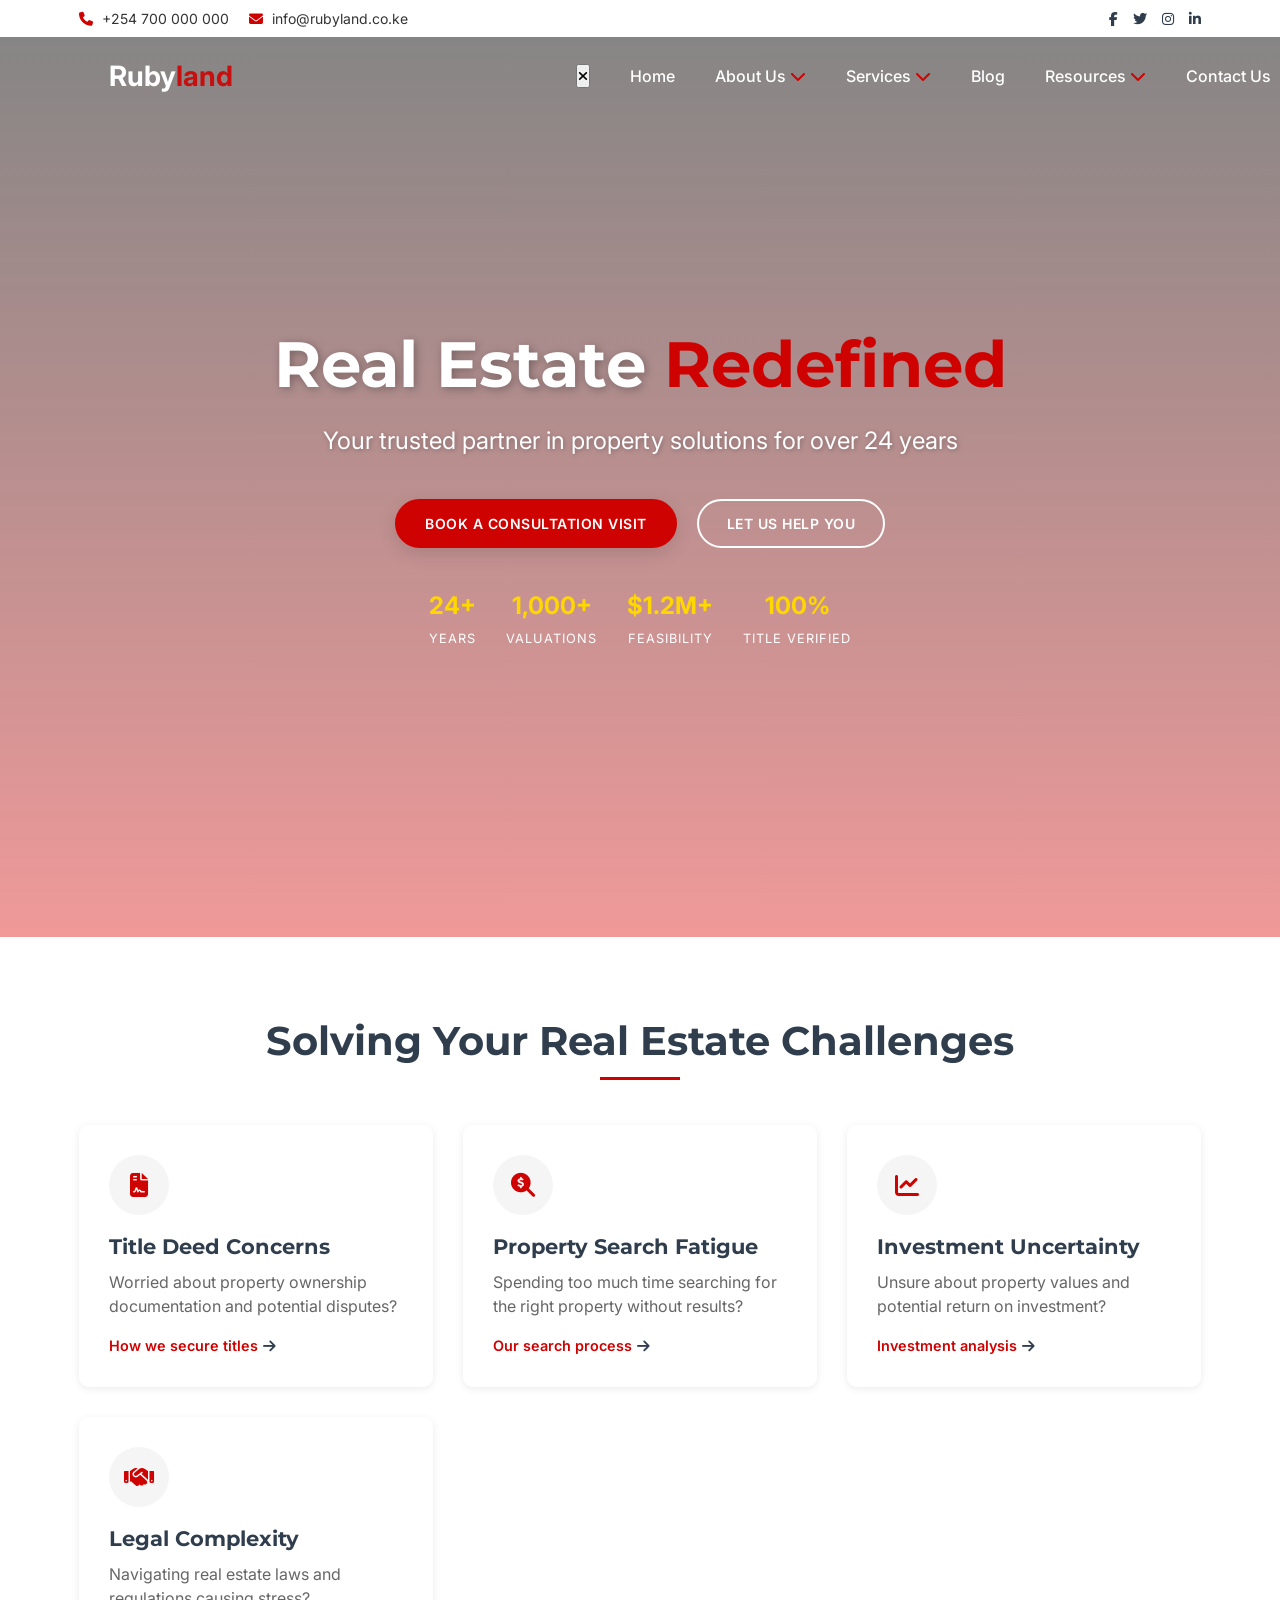
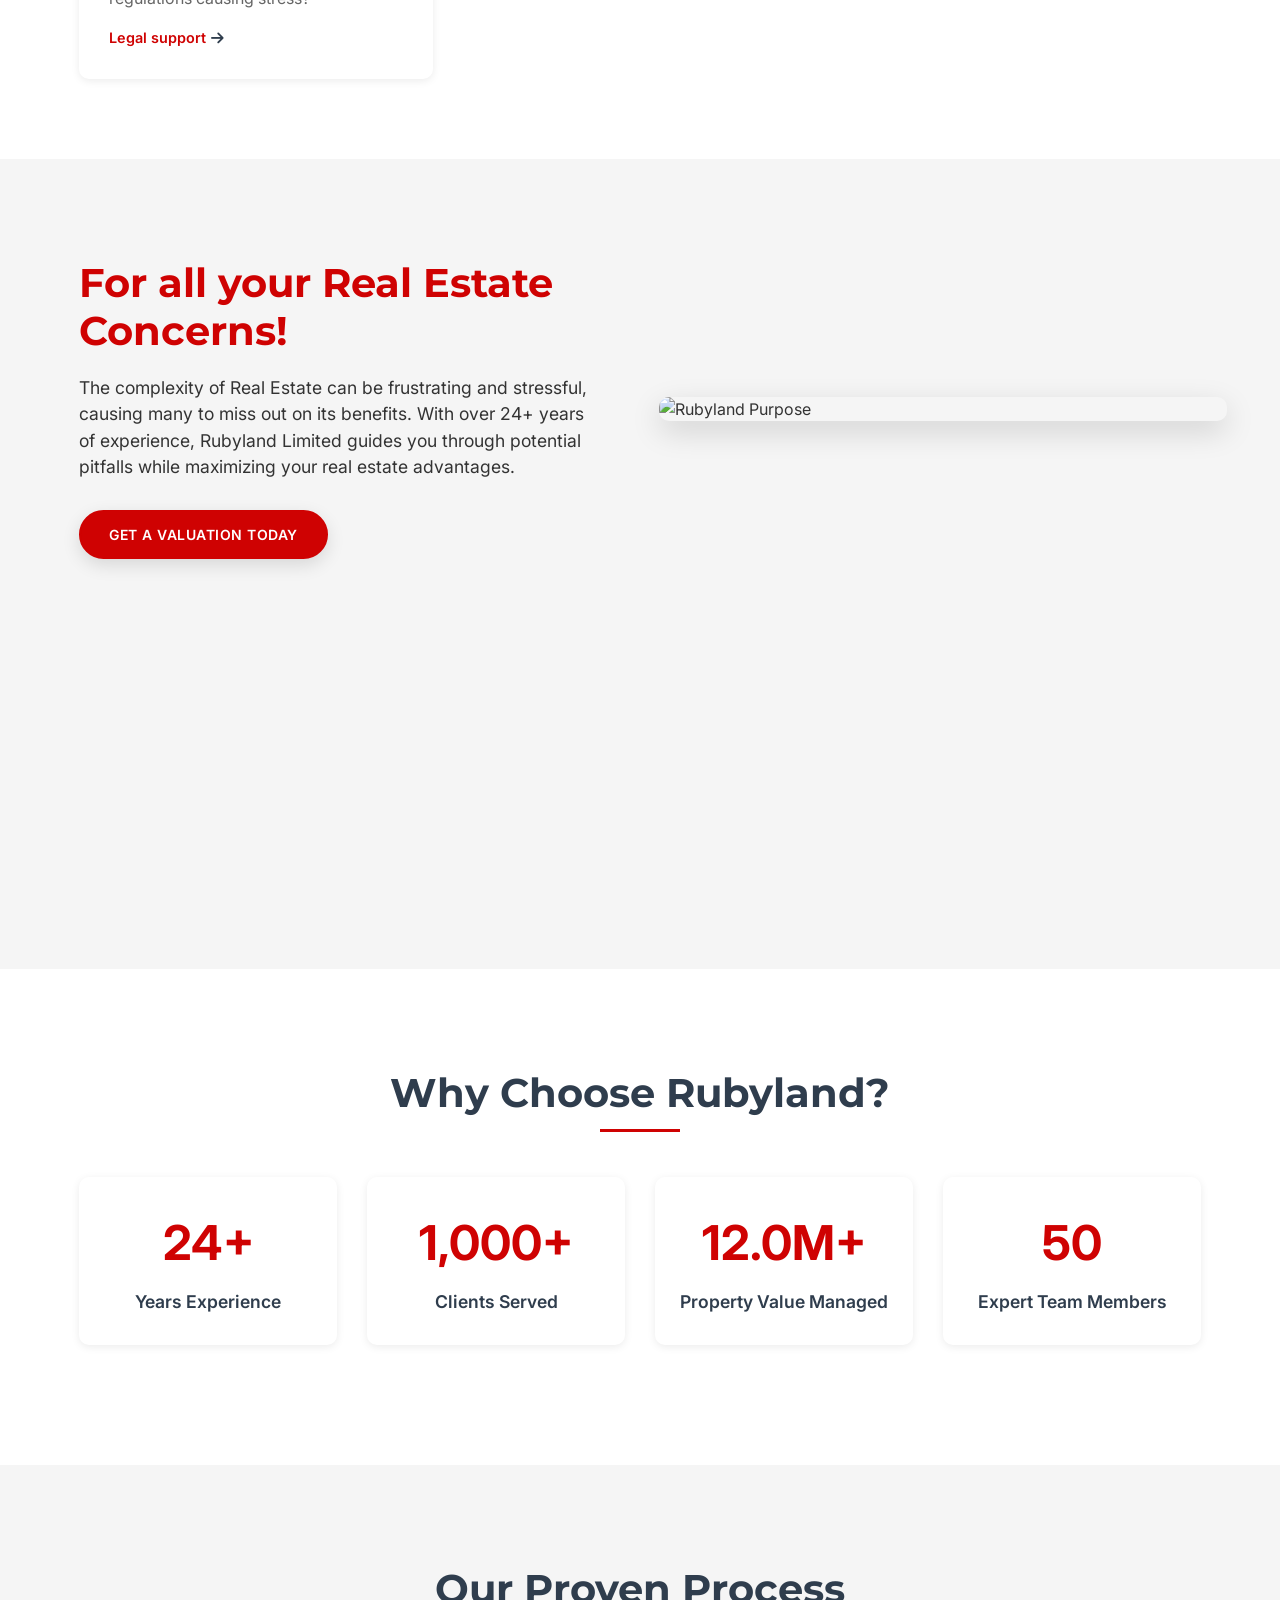
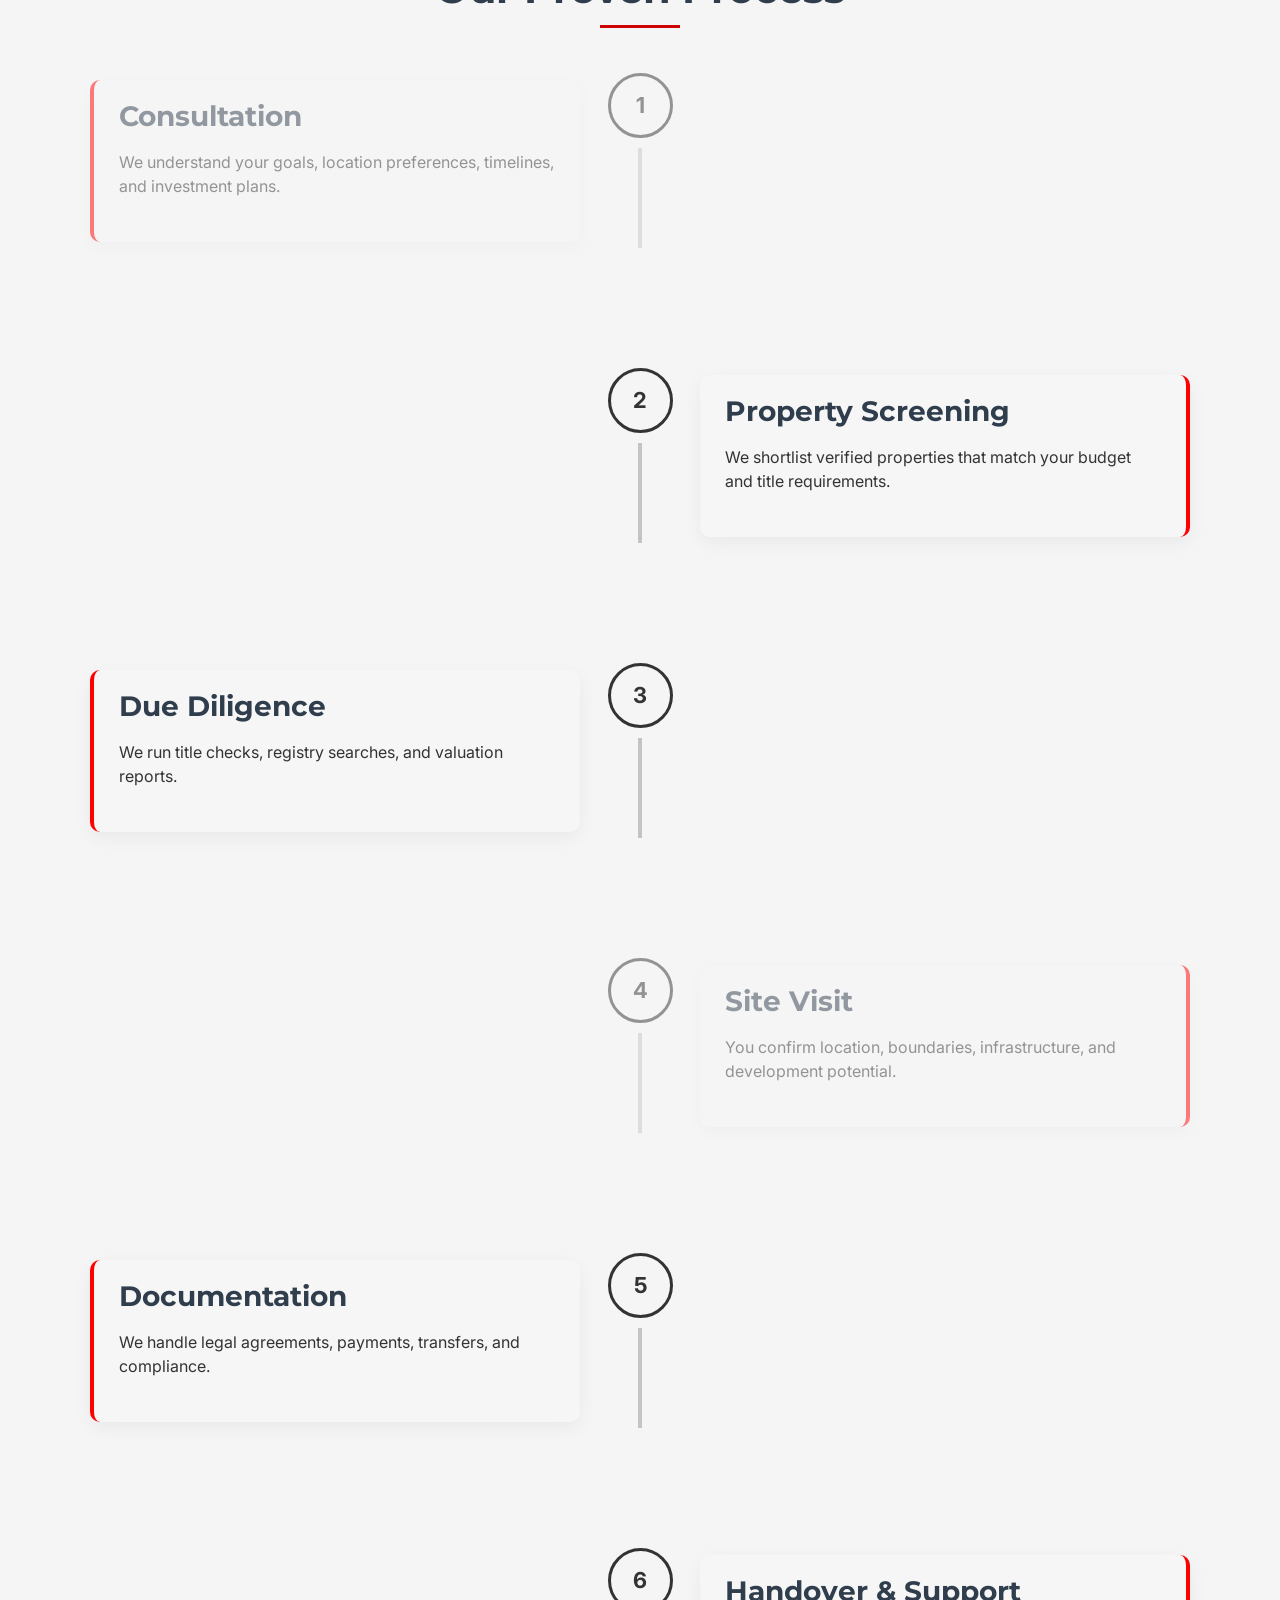
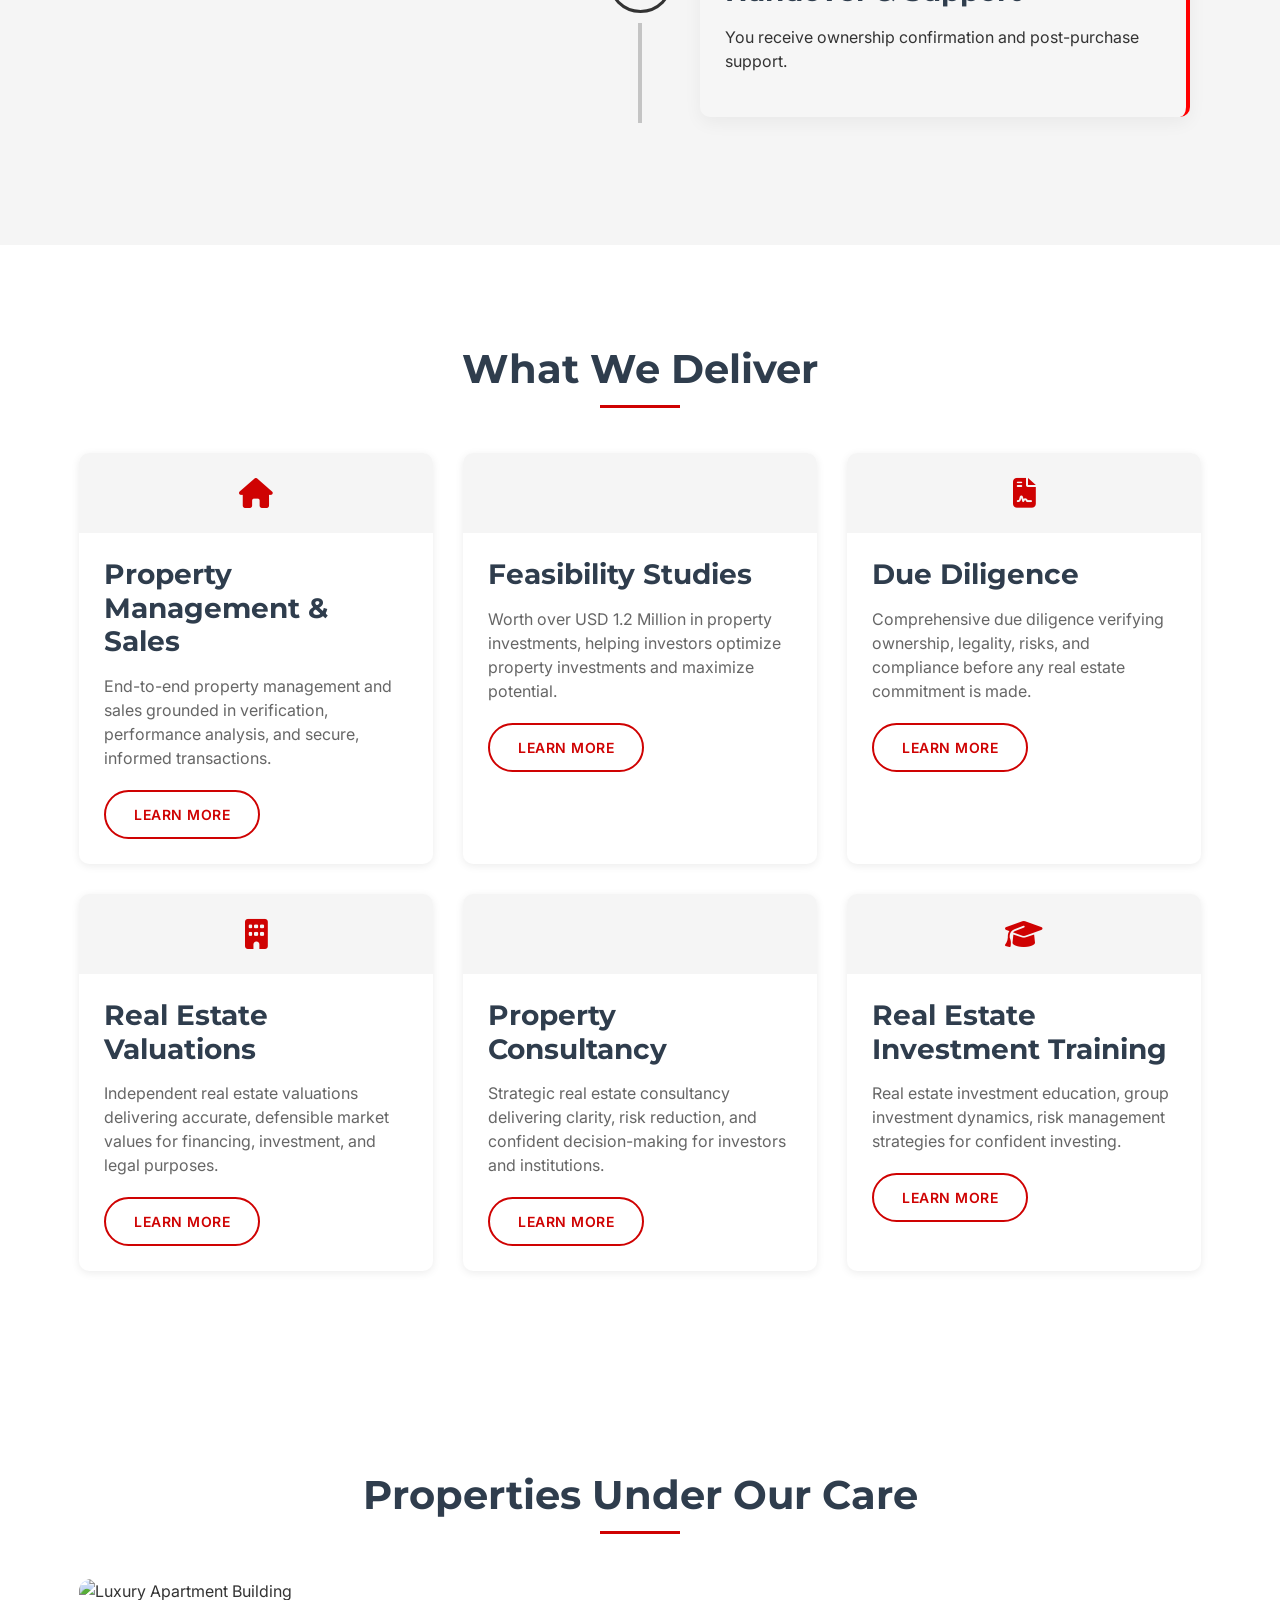
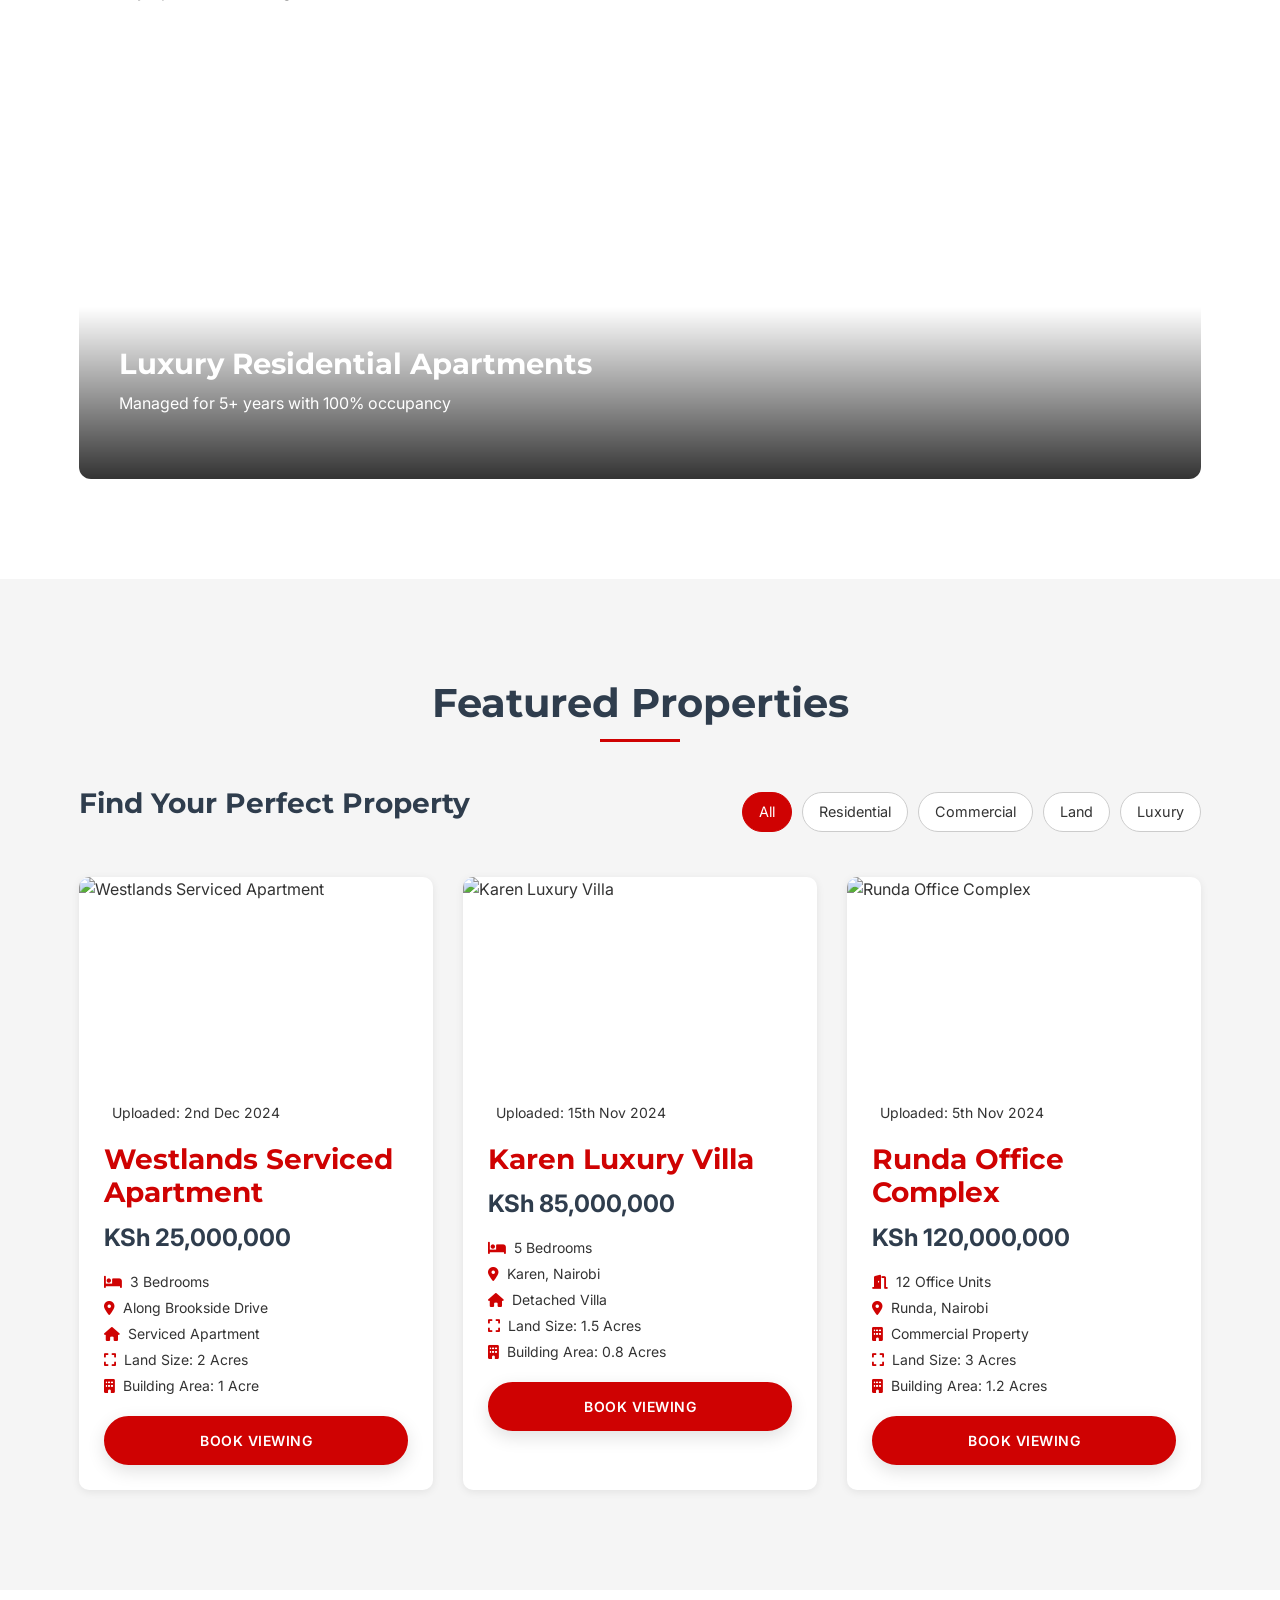
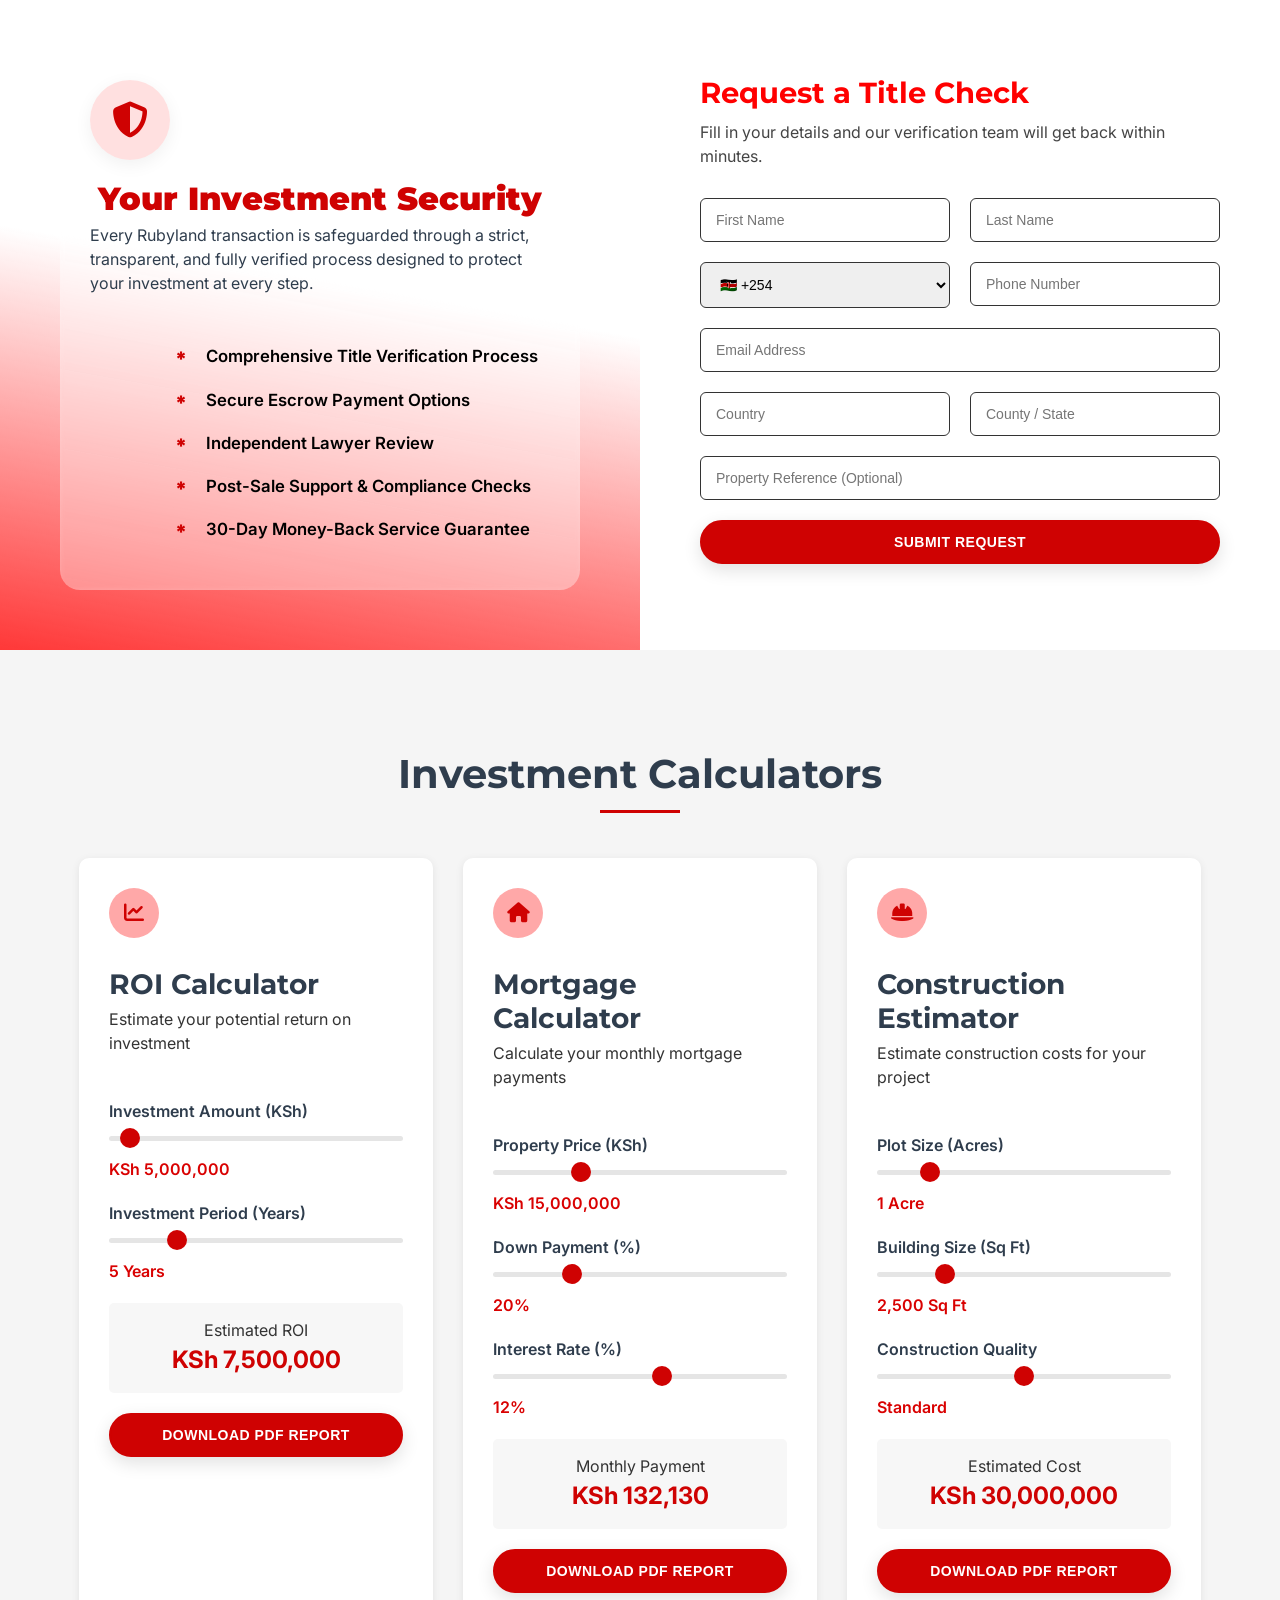
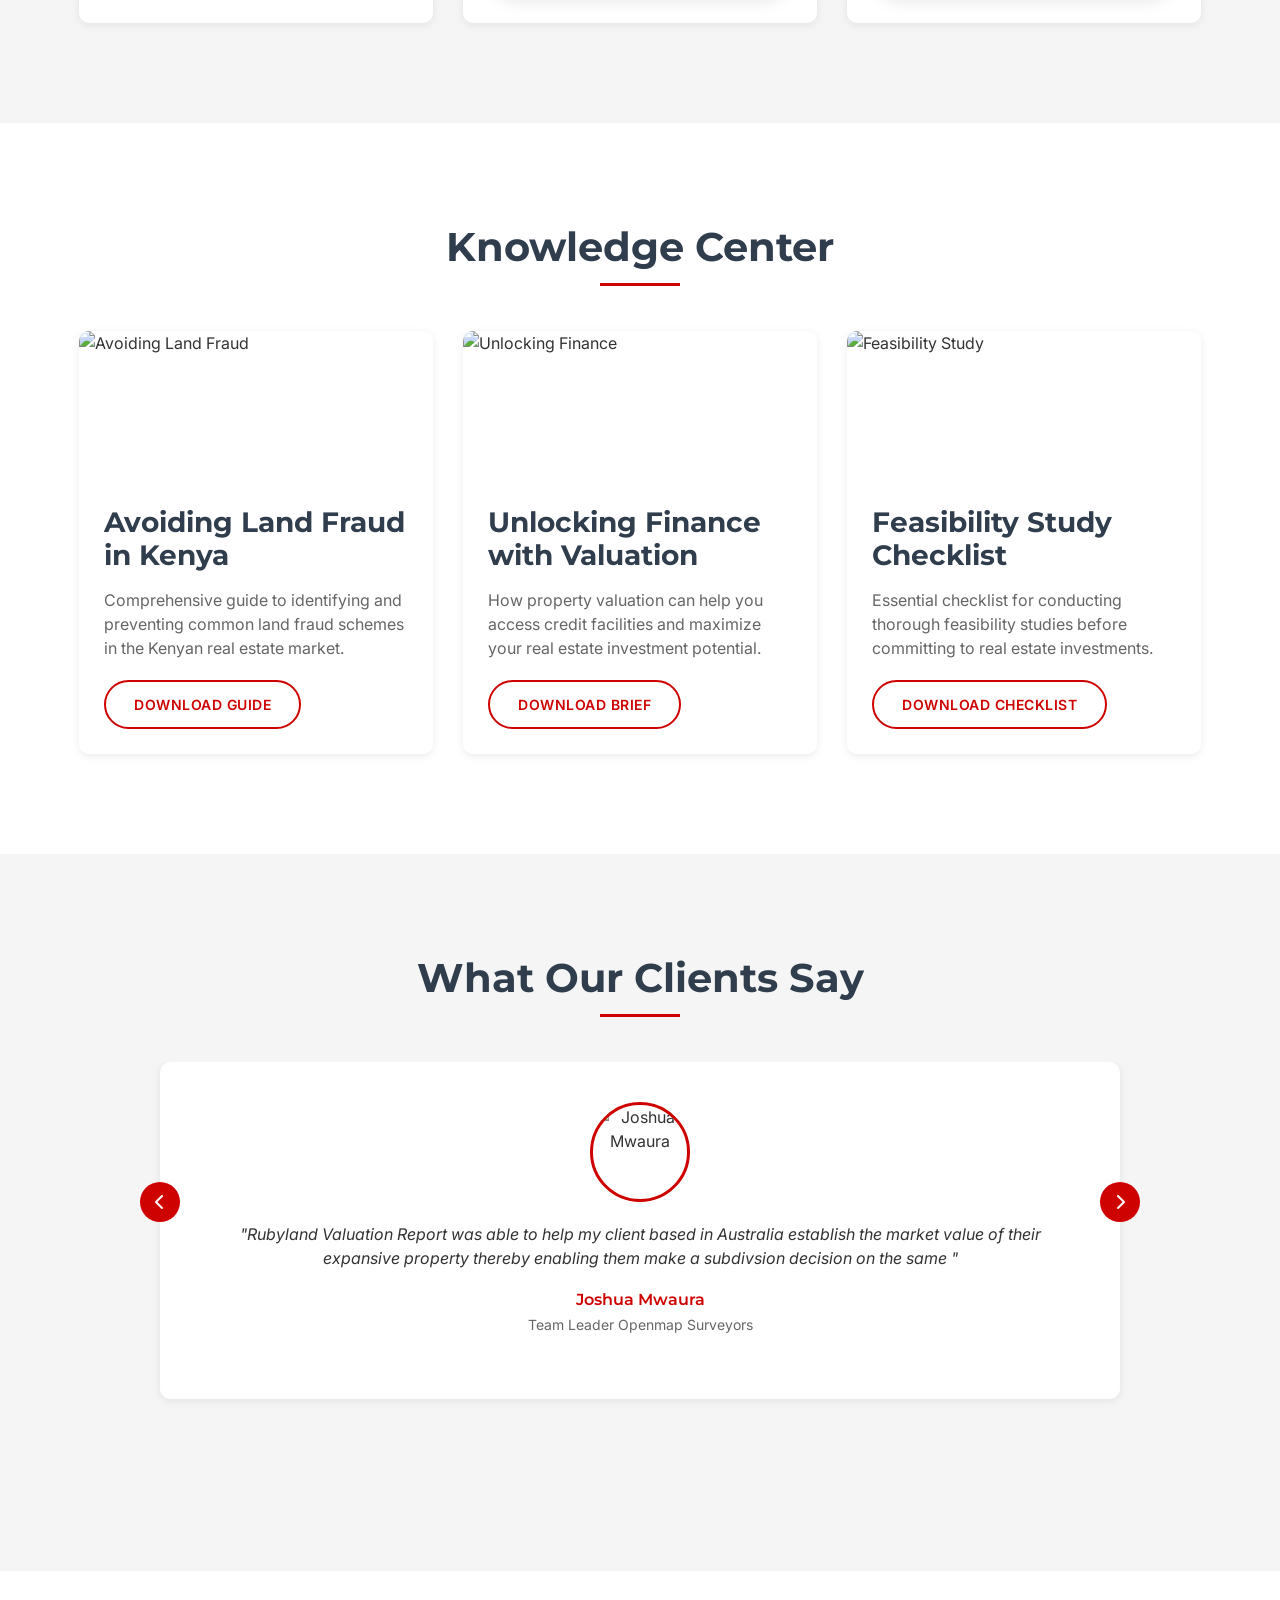
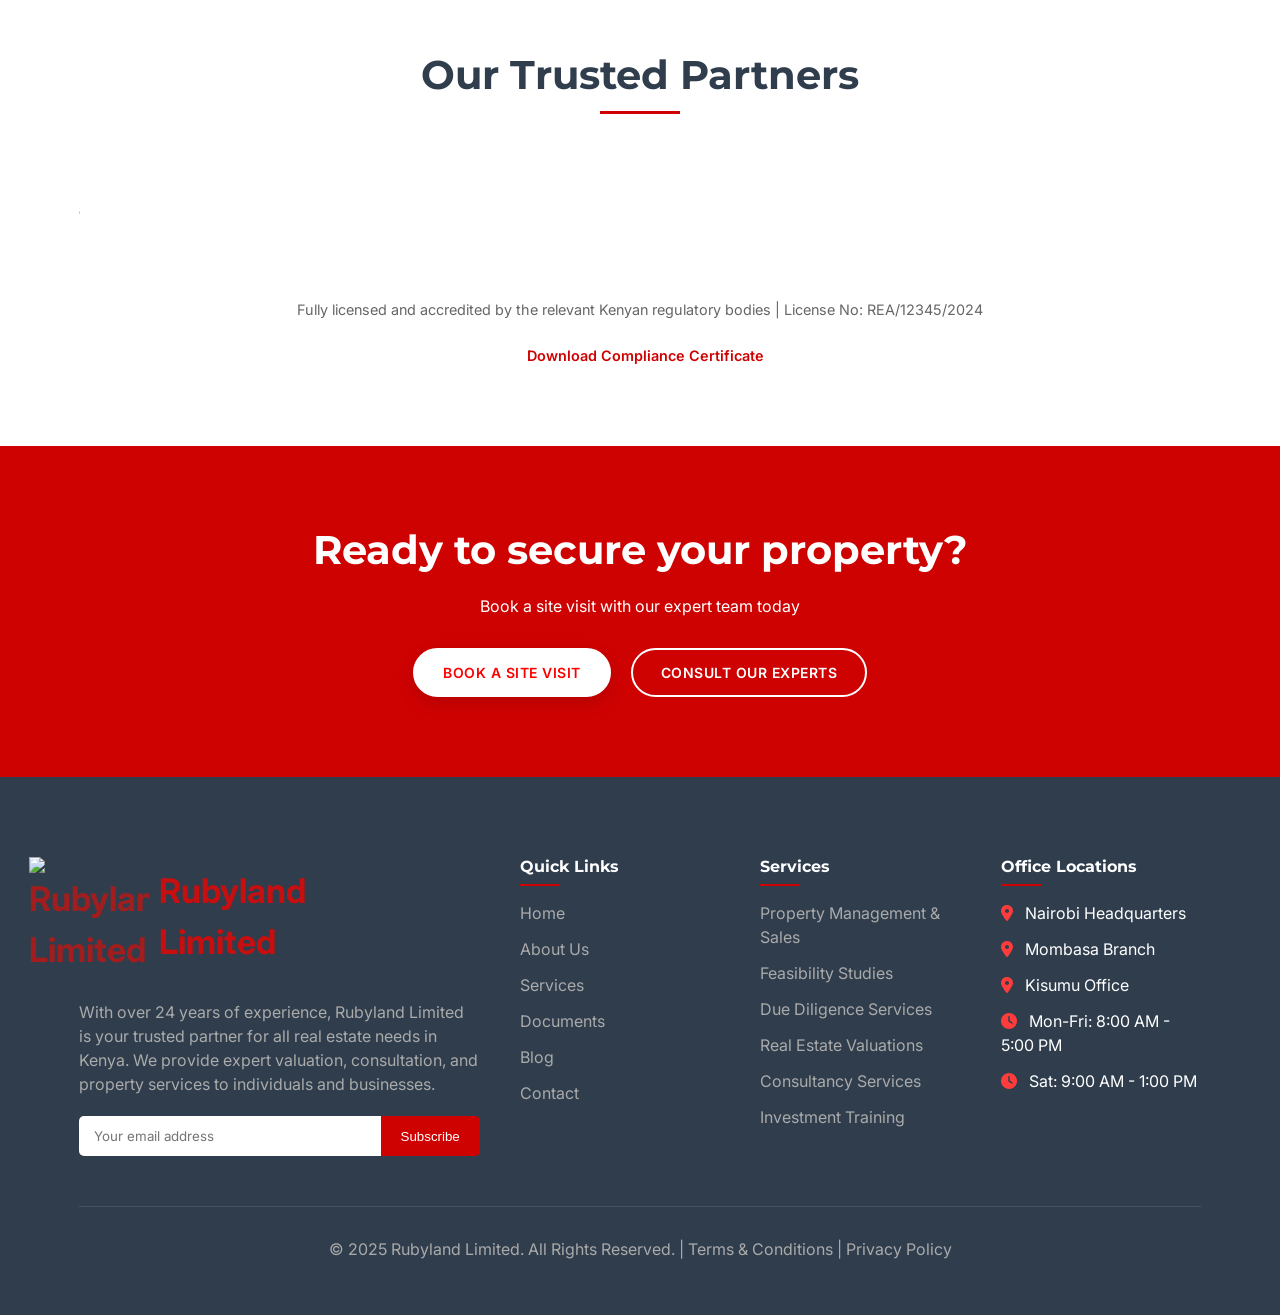
==== commit d8102c3b: "Mobile viewages and few color changes" ====
--- a/public/index.html
+++ b/public/index.html
@@ -7,11 +7,13 @@
     <link rel="stylesheet" href="https://cdn.jsdelivr.net/npm/@tabler/icons-webfont@latest/dist/tabler-icons.min.css" />
     <title>Rubyland Limited | Luxury Real Estate Redefined</title>
     <meta name="description" content="Rubyland Limited: Your trusted partner in property solutions for over 24 years. Expert valuation, consultation, and property services in Kenya.">
+
     
     <!-- Google Fonts -->
     <link rel="preconnect" href="https://fonts.googleapis.com">
     <link rel="preconnect" href="https://fonts.gstatic.com" crossorigin>
     <link href="https://fonts.googleapis.com/css2?family=Montserrat:wght@600;700&family=Inter:wght@400;600&display=swap" rel="stylesheet">
+    <link rel="stylesheet" href="https://cdn.jsdelivr.net/npm/@tabler/icons-webfont@latest/dist/tabler-icons.min.css" />
 
     
     <!-- Favicon -->
@@ -20,6 +22,7 @@
     <!-- Open Graph -->
     <meta property="og:title" content="Rubyland Limited | Luxury Real Estate Redefined">
     <meta property="og:description" content="Your trusted partner in property solutions for over 24 years. Expert valuation, consultation, and property services in Kenya.">
+
     <meta property="og:image" content="assets/images/logo-highres.png">
     <meta property="og:url" content="https://rubyland.co.ke">
     <meta property="og:type" content="website">
@@ -36,7 +39,7 @@
     <script type="application/ld+json">
     {
       "@context": "https://schema.org",
-      "@type": "RealEstateAgent",
+      "@type": "RealEstateConsultingServices",
       "name": "Rubyland Limited",
       "description": "Your trusted partner in property solutions for over 24 years",
       "url": "https://rubyland.co.ke",
@@ -56,131 +59,37 @@
       "logo": "assets/images/logo-highres.png"
     }
     </script>
+    <script src="Assets/js/header.js" type="text/javascript" defer></script>
+    <script src="Assets/js/footer.js" type="text/javascript" defer></script>
 </head>
 <body>
-    <!-- Contact Navbar -->
-    <div class="contact-navbar">
-        <div class="container">
-            <div class="contact-info">
-                <div><i class="fas fa-phone"></i> +254 700 000 000</div>
-                <div><i class="fas fa-envelope"></i> info@rubyland.co.ke</div>
-            </div>
-            <div class="social-icons">
-                <a href="#"><i class="fab fa-facebook-f"></i></a>
-                <a href="#"><i class="fab fa-twitter"></i></a>
-                <a href="#"><i class="fab fa-instagram"></i></a>
-                <a href="#"><i class="fab fa-linkedin-in"></i></a>
-            </div>
-        </div>
-    </div>
-
-    <!-- Main Navbar -->
-    <nav class="main-navbar">
-        <div class="container navbar-container">
-            <a href="#" class="logo"><img src="Assets/img/logo ONLY.png" alt="">Ruby<span>land</span></a>
-            <div class="mobile-toggle">
-                <i class="fas fa-bars"></i>
-            </div>
-            <ul class="nav-links">
-                <li><a href="#">Home</a></li>
-                <li class="dropdown">
-                    <a href="About Us.html">About Us <i class="fas fa-chevron-down"></i></a>
-                    <div class="dropdown-content">
-                        <a href="About Us.html#what-is-rubyland">Who We Are</a>
-                        <a href="About Us.html#the-team">The Team</a>
-                        <a href="About Us.html#our-story">Our Story</a>
-                        <a href="About Us.html#branches">Branches</a>
-                    </div>
-                </li>
-                <li class="dropdown">
-                    <a href="#">Services <i class="fas fa-chevron-down"></i></a>
-                    <div class="dropdown-content services-dropdown">
-                        <div class="service-item">
-                            <div class="service-icon">
-                                <i class="fas fa-home"></i>
-                            </div>
-                            <div class="service-info">
-                                <h4>Property Valuation</h4>
-                                <p>Accurate property assessments for various purposes</p>
-                            </div>
-                        </div>
-                        <div class="service-item">
-                            <div class="service-icon">
-                                <i class="fas fa-search"></i>
-                            </div>
-                            <div class="service-info">
-                                <h4>Property Search</h4>
-                                <p>Find your ideal property with our expert guidance</p>
-                            </div>
-                        </div>
-                        <div class="service-item">
-                            <div class="service-icon">
-                                <i class="fas fa-file-contract"></i>
-                            </div>
-                            <div class="service-info">
-                                <h4>Title Deed Services</h4>
-                                <p>Secure and verify your property ownership documents</p>
-                            </div>
-                        </div>
-                        <div class="service-item">
-                            <div class="service-icon">
-                                <i class="fas fa-chart-line"></i>
-                            </div>
-                            <div class="service-info">
-                                <h4>Market Analysis</h4>
-                                <p>Comprehensive real estate market insights</p>
-                            </div>
-                        </div>
-                        <div class="service-item">
-                            <div class="service-icon">
-                                <i class="fas fa-handshake"></i>
-                            </div>
-                            <div class="service-info">
-                                <h4>Consultation</h4>
-                                <p>Expert advice for all your real estate concerns</p>
-                            </div>
-                        </div>
-                        <div class="service-item">
-                            <div class="service-icon">
-                                <i class="fas fa-graduation-cap"></i>
-                            </div>
-                            <div class="service-info">
-                                <h4>Training</h4>
-                                <p>Real estate investment education and workshops</p>
-                            </div>
-                        </div>
-                    </div>
-                </li>
-                <li><a href="#">Blog</a></li>
-                <li><a href="#">Available Listings</a></li>
-                <li><a href="contact us.html">Contact Us</a></li>
-            </ul>
-        </div>
-    </nav>
+    <!--Hedaer-->
+    <header-component></header-component>
+
     <!-- Hero Section -->
     <section class="hero">
         <div class="hero-content">
             <h1>Real Estate <span>Redefined</span></h1>
             <p>Your trusted partner in property solutions for over 24 years</p>
             <div class="hero-buttons">
-                <a href="#" class="btn btn-primary" id="cta-book">Book a Site Visit</a>
-                <a href="#" class="btn btn-outline">Explore Properties</a>
+                <a href="#" class="btn btn-primary" id="cta-book">Book a Consultation Visit</a>
+                <a href="contact us.html" class="btn btn-outline">Let Us Help You</a>
             </div>
             <div class="trust-badges">
                 <div class="badge">
-                    <div class="badge-number">24+</div>
+                    <div class="badge-number" style="color:#ffd700;">24+</div>
                     <div class="badge-text">Years</div>
                 </div>
                 <div class="badge">
-                    <div class="badge-number">1,000+</div>
+                    <div class="badge-number" style="color:#ffd700;">1,000+</div>
                     <div class="badge-text">Valuations</div>
                 </div>
                 <div class="badge">
-                    <div class="badge-number">$1.2M+</div>
+                    <div class="badge-number" style="color:#ffd700;">$1.2M+</div>
                     <div class="badge-text">Feasibility</div>
                 </div>
                 <div class="badge">
-                    <div class="badge-number">100%</div>
+                    <div class="badge-number" style="color:#ffd700;">100%</div>
                     <div class="badge-text">Title Verified</div>
                 </div>
             </div>
@@ -200,7 +109,7 @@
                     </div>
                         <h3>Title Deed Concerns</h3>
                         <p>Worried about property ownership documentation and potential disputes?</p>
-                        <a href="#" class="point-cta">How we secure titles <i class="fas fa-arrow-right"></i></a>
+                        <a href="Due Diligence Services.html" class="point-cta">How we secure titles <i class="fas fa-arrow-right"></i></a>
                     </div>
                 </div>
                 <div class="point-card">
@@ -211,7 +120,7 @@
                     </div> 
                     <h3>Property Search Fatigue</h3>
                         <p>Spending too much time searching for the right property without results?</p>
-                        <a href="#" class="point-cta">Our search process <i class="fas fa-arrow-right"></i></a>
+                        <a href="Real Estate Valuations & Appraisal.html" class="point-cta">Our search process <i class="fas fa-arrow-right"></i></a>
                     </div>
                 </div>
                 <div class="point-card">
@@ -222,7 +131,7 @@
                     </div>
                         <h3>Investment Uncertainty</h3>
                         <p>Unsure about property values and potential return on investment?</p>
-                        <a href="#" class="point-cta">Investment analysis <i class="fas fa-arrow-right"></i></a>
+                        <a href="Consultancy Services.html" class="point-cta">Investment analysis <i class="fas fa-arrow-right"></i></a>
                     </div>
                 </div>
                 <div class="point-card">
@@ -233,7 +142,7 @@
                     </div>
                         <h3>Legal Complexity</h3>
                         <p>Navigating real estate laws and regulations causing stress?</p>
-                        <a href="#" class="point-cta">Legal support <i class="fas fa-arrow-right"></i></a>
+                        <a href="Due Diligence Services.html" class="point-cta">Legal support <i class="fas fa-arrow-right"></i></a>
                     </div>
                 </div>
             </div>
@@ -245,11 +154,11 @@
         <div class="container purpose-container">
             <div class="purpose-content">
                 <h2>For all your Real Estate Concerns!</h2>
-                <p>The complexity of Real Estate can be frustrating and stressful, causing many to miss out on its benefits. With over 24 years of experience, Rubyland Limited guides you through potential pitfalls while maximizing your real estate advantages.</p>
-                <a href="#" class="btn btn-primary">Get a Free Valuation</a>
+                <p>The complexity of Real Estate can be frustrating and stressful, causing many to miss out on its benefits. With over 24+ years of experience, Rubyland Limited guides you through potential pitfalls while maximizing your real estate advantages.</p>
+                <a href="contact us.html" class="btn btn-primary">Get A Valuation Today</a>
             </div>
             <div class="purpose-image">
-                <img src="https://images.unsplash.com/photo-1560518883-ce09059eeffa?ixlib=rb-4.0.3&ixid=M3wxMjA3fDB8MHxwaG90by1wYWdlfHx8fGVufDB8fHx8fA%3D%3D&auto=format&fit=crop&w=1973&q=80" alt="Rubyland Purpose">
+                <img src="https://ewuyalhslafkrlmrpyam.supabase.co/storage/v1/object/public/rubyland/RealEstate.jpg" alt="Rubyland Purpose">
             </div>
         </div>
     </section>
@@ -382,7 +291,7 @@
 
 
     <!-- Services Section -->
-    <section class="section services">
+    <section id="services" class="section services">
         <div class="container">
             <h2 class="section-title">What We Deliver</h2>
             <div class="services-grid">
@@ -391,19 +300,19 @@
                         <i class="fas fa-home"></i>
                     </div>
                     <div class="service-content">
-                        <h3>Valuation Services</h3>
-                        <p>Thousands of valuations for financial institutions, helping clients access credit financing with professional property assessment.</p>
-                        <a href="#" class="btn btn-outline-dark">Learn More</a>
+                        <h3>Property Management & Sales</h3>
+                        <p>End-to-end property management and sales grounded in verification, performance analysis, and secure, informed transactions.</p>
+                        <a href="Property managment.html" class="btn btn-outline-dark">Learn More</a>
                     </div>
                 </div>
                 <div class="service-card">
                     <div class="service-icon-large">
-                        <i class="fas fa-search"></i>
+                    <i class="ti ti-calculator"></i>
                     </div>
                     <div class="service-content">
                         <h3>Feasibility Studies</h3>
                         <p>Worth over USD 1.2 Million in property investments, helping investors optimize property investments and maximize potential.</p>
-                        <a href="#" class="btn btn-outline-dark">Learn More</a>
+                        <a href="Feasibility Study.html" class="btn btn-outline-dark">Learn More</a>
                     </div>
                 </div>
                 <div class="service-card">
@@ -411,9 +320,9 @@
                         <i class="fas fa-file-contract"></i>
                     </div>
                     <div class="service-content">
-                        <h3>Title Security</h3>
-                        <p>Protection against title deed issues, verification of land registry records, and resolution of ownership disputes.</p>
-                        <a href="#" class="btn btn-outline-dark">Learn More</a>
+                        <h3>Due Diligence</h3>
+                        <p>Comprehensive due diligence verifying ownership, legality, risks, and compliance before any real estate commitment is made.</p>
+                        <a href="Due Diligence Services.html" class="btn btn-outline-dark">Learn More</a>
                     </div>
                 </div>
                 <div class="service-card">
@@ -421,19 +330,19 @@
                         <i class="fas fa-building"></i>
                     </div>
                     <div class="service-content">
-                        <h3>Property Search</h3>
-                        <p>Expert assistance in house hunting, office space identification, leveraging industry connections for optimal results.</p>
-                        <a href="#" class="btn btn-outline-dark">Learn More</a>
+                        <h3>Real Estate Valuations</h3>
+                        <p>Independent real estate valuations delivering accurate, defensible market values for financing, investment, and legal purposes.</p>
+                        <a href="Real Estate Valuations & Appraisal.html" class="btn btn-outline-dark">Learn More</a>
                     </div>
                 </div>
                 <div class="service-card">
                     <div class="service-icon-large">
-                        <i class="fas fa-chart-bar"></i>
+                        <i class="ti ti-headset"></i>
                     </div>
                     <div class="service-content">
-                        <h3>Market Analysis</h3>
-                        <p>Comprehensive market trend analysis, identification of investment opportunities, risk assessment and mitigation strategies.</p>
-                        <a href="#" class="btn btn-outline-dark">Learn More</a>
+                        <h3>Property Consultancy</h3>
+                        <p>Strategic real estate consultancy delivering clarity, risk reduction, and confident decision-making for investors and institutions.</p>
+                        <a href="Property Consultancy.html" class="btn btn-outline-dark">Learn More</a>
                     </div>
                 </div>
                 <div class="service-card">
@@ -441,9 +350,49 @@
                         <i class="fas fa-graduation-cap"></i>
                     </div>
                     <div class="service-content">
-                        <h3>Investment Training</h3>
+                        <h3>Real Estate Investment Training</h3>
                         <p>Real estate investment education, group investment dynamics, risk management strategies for confident investing.</p>
-                        <a href="#" class="btn btn-outline-dark">Learn More</a>
+                        <a href="Real Estate Investment Training.html" class="btn btn-outline-dark">Learn More</a>
+                    </div>
+                </div>
+            </div>
+        </div>
+    </section>
+
+    <!-- Property Image Slider -->
+    <section class="property-slider-section">
+        <div class="container">
+            <h2 class="section-title">Properties Under Our Care</h2>
+            <div class="property-slider-container animate-on-scroll">
+                <div class="slider-track" id="propertySlider">
+                    <div class="slider-slide">
+                        <img src="https://images.unsplash.com/photo-1568605114967-8130f3a36994?ixlib=rb-4.0.3&auto=format&fit=crop&w=2070&q=80" alt="Luxury Apartment Building">
+                        <div class="slide-overlay">
+                            <h3 class="slide-title">Luxury Residential Apartments</h3>
+                            <p>Managed for 5+ years with 100% occupancy</p>
+                        </div>
+                    </div>
+                    <div class="slider-slide">
+                        <img src="https://images.unsplash.com/photo-1497366754035-f200968a6e72?ixlib=rb-4.0.3&auto=format&fit=crop&w=2069&q=80" alt="Commercial Office Complex">
+                        <div class="slide-overlay">
+                            <h3 class="slide-title">Commercial Office Complex</h3>
+                            <p>24/7 management with premium corporate tenants</p>
+                        </div>
+                    </div>
+                    <div class="slider-slide">
+                        <img src="https://images.unsplash.com/photo-1512917774080-9991f1c4c750?ixlib=rb-4.0.3&auto=format&fit=crop&w=2070&q=80" alt="Modern Residential Estate">
+                        <div class="slide-overlay">
+                            <h3 class="slide-title">Gated Community Estate</h3>
+                            <p>Full-service management including security and amenities</p>
+                        </div>
+                    </div>
+                </div>
+                <div class="property-slider-nav">
+                    <div class="property-slider-arrow property-prev-slide">
+                        <i class="fas fa-chevron-left"></i>
+                    </div>
+                    <div class="property-slider-arrow property-next-slide">
+                        <i class="fas fa-chevron-right"></i>
                     </div>
                 </div>
             </div>
@@ -838,7 +787,7 @@
     <!-- Partners Section -->
     <section class="partners">
         <div class="container">
-            <h2 class="section-title">Our Trusted Partners</h2>
+        <h2 class="section-title">Our Trusted Partners</h2>
             <div class="partners-slider">
                 <div class="partners-track">
                     <div class="partner-logo">
@@ -863,7 +812,7 @@
             </div>
             <div class="compliance">
                 <p>Fully licensed and accredited by the relevant Kenyan regulatory bodies | License No: REA/12345/2024</p>
-                <a href="assets/downloads/rubyland-compliance-certificate.pdf" download>Download Compliance Certificate</a>
+                <a href="assets/downloads/rubyland-compliance-certificate.pdf" download><i class="ti ti-download"></i><span>Download Compliance Certificate</span></a>
             </div>
         </div>
     </section>
@@ -874,65 +823,13 @@
             <h2>Ready to secure your property?</h2>
             <p>Book a site visit with our expert team today</p>
             <div class="cta-buttons">
-                <a href="#" class="btn btn-primary">Book a Site Visit</a>
+                <a href="contact us.html" class="btn btn-primary">Book a Site Visit</a>
                 <a href="#" class="btn btn-outline">Consult Our Experts</a>
             </div>
         </div>
     </section>
 
-    <!-- Footer -->
-    <footer class="footer">
-        <div class="container">
-            <div class="footer-grid">
-                <div class="footer-about">
-                    <div class="logo">
-                        <img src="assets/img/logo ONLY.png" alt="Rubyland Limited" style="height: auto;">
-                        <span>Rubyland<br>Limited</span>
-                    </div>
-                    <p>With over 24 years of experience, Rubyland Limited is your trusted partner for all real estate needs in Kenya. We provide expert valuation, consultation, and property services to individuals and businesses.</p>
-                    <div class="newsletter-form">
-                        <input type="email" placeholder="Your email address" aria-label="Your email address">
-                        <button type="submit">Subscribe</button>
-                    </div>
-                </div>
-                <div class="footer-links">
-                    <h4>Quick Links</h4>
-                    <ul>
-                        <li><a href="#">Home</a></li>
-                        <li><a href="#">About Us</a></li>
-                        <li><a href="#">Services</a></li>
-                        <li><a href="#">Properties</a></li>
-                        <li><a href="#">Blog</a></li>
-                        <li><a href="#">Contact</a></li>
-                    </ul>
-                </div>
-                <div class="footer-links">
-                    <h4>Services</h4>
-                    <ul>
-                        <li><a href="#">Property Valuation</a></li>
-                        <li><a href="#">Feasibility Studies</a></li>
-                        <li><a href="#">Title Deed Services</a></li>
-                        <li><a href="#">Property Search</a></li>
-                        <li><a href="#">Market Analysis</a></li>
-                        <li><a href="#">Investment Training</a></li>
-                    </ul>
-                </div>
-                <div class="footer-links">
-                    <h4>Office Locations</h4>
-                    <ul>
-                        <li><i class="fas fa-map-marker-alt"></i> Nairobi Headquarters</li>
-                        <li><i class="fas fa-map-marker-alt"></i> Mombasa Branch</li>
-                        <li><i class="fas fa-map-marker-alt"></i> Kisumu Office</li>
-                        <li><i class="fas fa-clock"></i> Mon-Fri: 8:00 AM - 5:00 PM</li>
-                        <li><i class="fas fa-clock"></i> Sat: 9:00 AM - 1:00 PM</li>
-                    </ul>
-                </div>
-            </div>
-            <div class="footer-bottom">
-                <p>&copy; 2025 Rubyland Limited. All Rights Reserved. | <a href="assets/downloads/rubyland-terms.pdf" download>Terms & Conditions</a> | <a href="#">Privacy Policy</a></p>
-            </div>
-        </div>
-    </footer>
+<footer-component></footer-component>
 
     <script src="Assets/js/main.js"></script>
 </body>
--- a/public/Assets/css/main.css
+++ b/public/Assets/css/main.css
@@ -0,0 +1,2018 @@
+/* CSS Variables */
+        :root {
+            --primary-red: #cf0202;
+            --light-red: #ffa8a8;
+            --white: #ffffff;
+            --black: #000000;
+            --dark-gray: #2f3d4d;
+            --body-gray: #333333;
+            --light-gray: #f5f5f5;
+            --neutral-100: #111111;
+            --neutral-200: #222222;
+            --neutral-300: #444444;
+            --neutral-400: #666666;
+            --neutral-500: #888888;
+            --neutral-600: #aaaaaa;
+            --neutral-700: #cccccc;
+            --neutral-800: #e5e5e5;
+            --neutral-900: #f7f7f7;
+            --transition: all 0.3s ease;
+            --shadow-sm: 0 2px 8px rgba(0, 0, 0, 0.08);
+            --shadow-md: 0 6px 18px rgba(0, 0, 0, 0.12);
+            --shadow-lg: 0 10px 30px rgba(0, 0, 0, 0.15);
+            --border-radius: 12px;
+        }
+
+        /* Reset and Base Styles */
+        * {
+            margin: 0;
+            padding: 0;
+            box-sizing: border-box;
+        }
+
+        html {
+            scroll-behavior: smooth;
+        }
+
+        body {
+            font-family: 'Inter', -apple-system, BlinkMacSystemFont, "Segoe UI", Roboto, "Helvetica Neue", Arial, sans-serif;
+            font-size: 16px;
+            line-height: 1.5;
+            color: var(--body-gray);
+            overflow-x: hidden;
+        }
+
+        h1, h2, h3, h4, h5 {
+            font-family: 'Montserrat', sans-serif;
+            font-weight: 700;
+            line-height: 1.2;
+            margin-bottom: 1rem;
+            color: var(--dark-gray);
+        }
+
+        h1 {
+            font-size: clamp(28px, 5vw, 64px);
+        }
+
+        h2 {
+            font-size: clamp(24px, 3.5vw, 40px);
+        }
+
+        h3 {
+            font-size: clamp(20px, 2.5vw, 28px);
+        }
+
+        p {
+            margin-bottom: 1.5rem;
+        }
+
+        a {
+            text-decoration: none;
+            color: inherit;
+        }
+
+        ul {
+            list-style: none;
+        }
+
+        img {
+            max-width: 100%;
+            height: auto;
+        }
+
+        .container {
+            width: 90%;
+            max-width: 1600px;
+            margin: 0 auto;
+            padding: 0 15px;
+        }
+
+        .btn {
+            display: inline-block;
+            padding: 12px 28px;
+            border-radius: 28px;
+            font-weight: 600;
+            text-align: center;
+            cursor: pointer;
+            transition: var(--transition);
+            border: 2px solid transparent;
+            font-size: 14px;
+            text-transform: uppercase;
+            letter-spacing: 0.5px;
+        }
+
+        .btn-primary {
+            background: var(--primary-red);
+            color: var(--white);
+            border: 2px solid var(--primary-red);
+            box-shadow: var(--shadow-md);
+        }
+
+        .btn-primary:hover {
+            transform: translateY(-2px);
+            background: var(--black);
+            color: var(--white);
+            border: 2px solid var(--black);
+        }
+
+        .btn-outline {
+            background: transparent;
+            color: var(--white);
+            border: 2px solid var(--white);
+        }
+
+        .btn-outline:hover {
+            background: var(--white);
+            color: var(--black);
+        }
+
+        .btn-outline-dark {
+            background: transparent;
+            color: var(--primary-red);
+            border: 2px solid var(--primary-red);
+        }
+
+        .btn-outline-dark:hover {
+            background: var(--primary-red);
+            color: var(--white);
+        }
+
+        .section {
+            padding: 100px 0;
+        }
+
+        .section-title {
+            text-align: center;
+            margin-bottom: 60px;
+            position: relative;
+        }
+
+        .section-title:after {
+            content: '';
+            position: absolute;
+            bottom: -15px;
+            left: 50%;
+            transform: translateX(-50%);
+            width: 80px;
+            height: 3px;
+            background: var(--primary-red);
+        }
+
+        /* Contact Navbar */
+        .contact-navbar {
+            background: transparent;
+            padding: 8px 0;
+            font-size: 14px;
+            position:relative;
+            top:0;
+            left: 0;
+            
+            width: 100%;
+            z-index: 1000;
+            transition: var(--transition);
+        }
+
+        .contact-navbar .container {
+            display: flex;
+            justify-content: space-between;
+            align-items: center;
+        }
+
+        .contact-info {
+            display: flex;
+            gap: 20px;
+        }
+
+        .contact-info i {
+            margin-right: 5px;
+            color: var(--primary-red);
+        }
+
+        .social-icons {
+            display: flex;
+            gap: 15px;
+        }
+
+        .social-icons a {
+            color: var(--dark-gray);
+            transition: var(--transition);
+        }
+
+        .social-icons a:hover {
+            color: var(--primary-red);
+        }
+
+        /* Main Navbar */
+        .main-navbar {
+            position: fixed;
+            top: 40px;
+            left: 0;
+            width: 100%;
+            background: transparent;
+            z-index: 999;
+            transition: var(--transition);
+            padding: 15px 0;
+        }
+
+        .main-navbar.scrolled {
+            background: var(--white);
+            box-shadow: 0 5px 15px rgba(0, 0, 0, 0.1);
+            top:0;
+        }
+
+        .main-navbar.scrolled .nav-links a {
+            color: var(--dark-gray);
+        }
+
+        .main-navbar.scrolled .logo {
+            color: var(--dark-gray);
+        }
+
+        .navbar-container {
+            display: flex;
+            justify-content: space-between;
+            align-items: center;
+
+        }
+
+        .logo {
+            font-size: 28px;
+            font-weight: 700;
+            color: var(--white);
+            display: flex;
+            align-items: center;
+            margin-left: -50px;
+        }
+        .logo img{
+            height: auto;
+            width: 70px;
+            margin-right: 10px;
+        }
+
+        .logo span {
+            color: rgb(200, 15, 15);
+        }
+
+        .nav-links {
+            display: flex;
+            gap: 40px;
+            margin-right: -70px;
+        }
+
+        .nav-links a {
+            color: var(--white);
+            font-weight: 500;
+            transition: var(--transition);
+            position: relative;
+        }
+
+        .nav-links a:hover {
+            color: var(--primary-red);
+        }
+
+        /* Keep dropdown open while inside */
+.dropdown:hover .dropdown-content {
+  opacity: 1;
+  visibility: visible;
+  transform: translateY(0);
+}
+
+.dropdown:hover .fa-chevron-down {
+  color: #e1c000;
+  rotate: 180deg;
+}
+
+.dropdown:hover .dropdown-toggle-title {
+  color:var(--primary-red);
+}
+
+.dropdown:hover > a:after {
+  width: 100%;
+  background: #e1c000;
+}
+        .nav-links a:after {
+            content: '';
+            position: absolute;
+            bottom: -5px;
+            left: 0;
+            width: 0;
+            height: 2px;
+            background: var(--primary-red);
+            transition: var(--transition);
+        }
+
+        .nav-links a:hover:after {
+            width: 100%;
+        }
+
+        .dropdown {
+            position: relative;
+        }
+
+        .dropdown i {
+           color: var(--primary-red);
+            transition: 0.5s ease-in-out;
+        }
+        
+
+        .dropdown-content {
+            position: absolute;
+            top: 120%;
+            left: 0;
+            background: var(--white);
+            min-width: 250px;
+            box-shadow: 0 10px 30px rgba(0, 0, 0, 0.1);
+            border-radius: 5px;
+            opacity: 0;
+            visibility: hidden;
+            transform: translateY(10px);
+            transition: var(--transition);
+            z-index: 100;
+        }
+
+        .dropdown:hover .dropdown-content {
+            opacity: 1;
+            visibility: visible;
+            transform: translateY(0);
+        }
+
+        .dropdown-content a {
+            color: var(--dark-gray);
+            padding: 12px 20px;
+            display: block;
+            border-bottom: 1px solid rgba(0, 0, 0, 0.05);
+        }
+
+        .dropdown-content a:last-child {
+            border-bottom: none;
+        }
+
+        .dropdown-content a:hover {
+            background: var(--light-gray);
+            color: var(--primary-red);
+        }
+
+        .services-dropdown {
+            min-width: 550px;
+            padding: 15px;
+            display: grid;
+            grid-template-columns: repeat(2, 1fr);
+            gap: 15px;
+            left:-150px;
+            max-width: 650px;
+        }
+
+        .service-item {
+            display: flex;
+            align-items: flex-start;
+            gap: 15px;
+            padding: 10px;
+            transition: var(--transition);
+            border-radius: var(--border-radius);
+            background: var(--light-gray);
+
+        }
+
+        .service-item:hover {
+            background:rgb(255, 233, 233);
+            cursor:pointer;
+            scale: 1.03;
+            transition: 0.3s ease-in;
+            transition-duration: 0.3s;
+        }
+
+        .service-icon {
+            width: 5px;
+            height: 5px;
+            background: var(--light-red);
+            border-radius: 50%;
+            display: flex;
+            align-items: center;
+            justify-content: center;
+            font-size: 16px;
+            flex-shrink: 0;
+            color: var(--primary-red);
+            transition: 0.1s ease-in;
+            margin-left:2px;
+            padding: 1.3rem ;
+        }
+
+        .mynaui--math-square {
+  display: inline-block;
+  width: 24px;
+  height: 24px;
+  --svg: url("data:image/svg+xml,%3Csvg xmlns='http://www.w3.org/2000/svg' viewBox='0 0 24 24'%3E%3Cpath fill='none' stroke='%23000' stroke-linecap='round' stroke-linejoin='round' stroke-width='1.5' d='M7 15.625h3.5m3.25-5.5h3.5m-3.5-2.5h3.5m-10.5 1.25h2m0 0h2m-2 0v-2m0 2v2m5.35 6.25l1.414-1.414m0 0l1.415-1.414m-1.415 1.414L14.1 14.296m1.414 1.415l1.415 1.414M3 9.4c0-2.24 0-3.36.436-4.216a4 4 0 0 1 1.748-1.748C6.04 3 7.16 3 9.4 3h5.2c2.24 0 3.36 0 4.216.436a4 4 0 0 1 1.748 1.748C21 6.04 21 7.16 21 9.4v5.2c0 2.24 0 3.36-.436 4.216a4 4 0 0 1-1.748 1.748C17.96 21 16.84 21 14.6 21H9.4c-2.24 0-3.36 0-4.216-.436a4 4 0 0 1-1.748-1.748C3 17.96 3 16.84 3 14.6z'/%3E%3C/svg%3E");
+  background-color: currentColor;
+  -webkit-mask-image: var(--svg);
+  mask-image: var(--svg);
+  -webkit-mask-repeat: no-repeat;
+  mask-repeat: no-repeat;
+  -webkit-mask-size: 100% 100%;
+  mask-size: 100% 100%;
+}
+
+        .service-item:hover .service-icon i{
+        color: var(--primary-red);
+            cursor: pointer;
+        }
+
+        .service-info h4 {
+            margin-bottom: 5px;
+            font-size: 14px;
+            transition: 0.3s ease-in;
+        }
+
+        .service-item:hover .service-info h4{
+         color: var(--primary-red);
+         transition: 0.3s ease-in;
+         scale: 1.01;
+
+        }
+
+
+        .service-info p {
+            font-size: 12px;
+            margin-bottom: 0;
+            color: #666;
+            transition: 0.3s ease-in;
+        }
+
+        .service-item:hover .service-info p{
+         color: var(--dark-gray);
+        }
+
+        .mobile-toggle {
+            display: none;
+            position: relative;
+            font-size: 24px;
+            cursor: pointer;
+            color: var(--white);
+            z-index: 1001;
+            
+        }
+
+        .mobile-toggle.scrolled {
+            color: var(--primary-red);
+        }
+
+        /* Hero Section */
+        .hero {
+            height: 100vh;
+            background: linear-gradient(rgba(54, 52, 52, 0.6), rgba(217, 0, 0, 0.4)), 
+                        url('https://images.unsplash.com/photo-1545324418-cc1a3fa10c00?ixlib=rb-4.0.3&ixid=M3wxMjA3fDB8MHxwaG90by1wYWdlfHx8fGVufDB8fHx8fA%3D%3D&auto=format&fit=crop&w=2070&q=80') no-repeat center center/cover;
+            display: flex;
+            align-items: center;
+            justify-content: center;
+            text-align: center;
+            color: var(--white);
+            position: relative;
+        }
+
+        .hero-content {
+            max-width: 800px;
+            padding: 0 20px;
+            transform: translateY(50px);
+            opacity: 0;
+            animation: fadeInUp 1s forwards 0.5s;
+        }
+
+        .hero h1 {
+            font-size: clamp(36px, 6vw, 64px);
+            margin-bottom: 20px;
+            text-shadow: 2px 2px 10px rgba(0, 0, 0, 0.3);
+            color: var(--white);
+        }
+
+        .hero h1 span {
+            color: var(--primary-red);
+            text-shadow: none;
+        }
+
+        .hero p {
+            font-size: 1.5rem;
+            margin-bottom: 40px;
+            text-shadow: 1px 1px 5px rgba(0, 0, 0, 0.3);
+        }
+
+        .hero-buttons {
+            display: flex;
+            justify-content: center;
+            gap: 20px;
+            margin-bottom: 40px;
+        }
+
+        .trust-badges {
+            display: flex;
+            justify-content: center;
+            gap: 30px;
+            flex-wrap: wrap;
+        }
+
+        .badge {
+            display: flex;
+            flex-direction: column;
+            align-items: center;
+            gap: 5px;
+        }
+
+        .badge-number {
+            font-size: 1.5rem;
+            font-weight: 700;
+            color: var(--primary-red);
+        }
+
+        .badge-text {
+            font-size: 0.8rem;
+            text-transform: uppercase;
+            letter-spacing: 1px;
+        }
+
+        @keyframes fadeInUp {
+            to {
+                transform: translateY(0);
+                opacity: 1;
+            }
+        }
+
+        /* Pain Points Section */
+        .pain-points {
+            background: var(--white);
+            padding: 80px 0;
+        }
+
+        .points-grid {
+            display: grid;
+            grid-template-columns: repeat(auto-fit, minmax(300px, 1fr));
+            gap: 30px;
+        }
+
+        .point-card {
+            display: flex;
+            gap: 20px;
+            padding: 30px;
+            border-radius: 10px;
+            box-shadow: var(--shadow-sm);
+            transition: var(--transition);
+        }
+
+        .point-card:hover {
+            transform: translateY(-5px);
+            box-shadow: var(--shadow-md);
+            background-color: #fff5f5;
+        }
+
+        .point-icon {
+            width: 60px;
+            height: 60px;
+            background: var(--light-gray);
+            border-radius: 50%;
+            display: flex;
+            align-items: center;
+            justify-content: center;
+            color: var(--primary-red);
+            font-size: 24px;
+            flex-shrink: 0;
+            margin-bottom: 20px;
+            transition: 0.3s ease-in;
+        }
+
+        .point-card:hover .point-icon{
+            color: var(--black);
+            transition: 0.3s ease-in;
+        }
+
+        .point-content h3 {
+            margin-bottom: 10px;
+            font-size: 1.3rem;
+            transition: 0.1s ease-in;
+        }
+
+        .point-card:hover .point-content h3{
+            color: var(--primary-red);
+            transition: 0.3s ease-in;
+        }
+
+        .point-content p {
+            margin-bottom: 15px;
+            color: var(--neutral-400);
+            transition: 0.1s ease-in;
+        }
+
+        .point-card:hover .point-content p{
+            color: var(--dark-gray);
+            transition: 0.3s ease-in;
+        }
+
+        .point-cta {
+            font-size: 0.9rem;
+            font-weight: 600;
+            color: var(--primary-red);
+            display: inline-flex;
+            align-items: center;
+            gap: 5px;
+            transition: 0.3s ease-in;
+        }
+
+        .point-cta i{
+            color: var(--dark-gray);
+            transition: 0.3s ease-in;
+        }
+
+        .point-cta:hover{
+            color: var(--black);
+            transition: 0.3s ease-in;
+        }
+
+        .point-cta:hover .fas {
+            color: var(--primary-red);
+            transition: 0.3s ease-in;
+            transform: translateX(5px);
+            scale: 1.05;
+        }
+
+        /* Purpose Section */
+        .purpose {
+            background: var(--light-gray);
+            height: 90vh;
+        }
+
+        .purpose-container {
+            display: grid;
+            grid-template-columns: 1fr 1fr;
+            gap: 90px;
+            align-items: center;
+            
+        }
+
+        .purpose-content h2 {
+            font-size: 2.5rem;
+            color: var(--primary-red);
+            margin-bottom: 20px;
+        }
+
+        .purpose-content p {
+            font-size: 1.1rem;
+            margin-bottom: 30px;
+        }
+
+        .purpose-image {
+            border-radius: 10px;
+            width: 110%;
+            overflow: hidden;
+            box-shadow: var(--shadow-lg);
+            justify-self: center;
+        }
+
+        .purpose-image img {
+            width: 100%;
+            height: auto;
+            display: block;
+            transition: 2s transform ease-in, 0.3s filter ease-in;
+        }
+
+        .purpose-image:hover img {
+            transform: scale(1.03);
+            filter: grayscale(70%);
+        }
+
+        /* Why Choose Us Section */
+        .why-choose {
+            background: var(--white);
+        }
+
+        .metrics-grid {
+            display: grid;
+            grid-template-columns: repeat(4, 1fr);
+            gap: 30px;
+        }
+
+        .metric-card {
+            text-align: center;
+            padding: 30px 20px;
+            border-radius: 10px;
+            box-shadow: var(--shadow-sm);
+            transition: var(--transition);
+        }
+
+        .metric-card:hover {
+            transform: translateY(-5px);
+            box-shadow: var(--shadow-md);
+        }
+
+        .metric-number {
+            font-size: 3rem;
+            font-weight: 700;
+            color: var(--primary-red);
+            margin-bottom: 10px;
+        }
+
+        .metric-text {
+            font-size: 1.1rem;
+            font-weight: 600;
+            color: var(--dark-gray);
+        }
+
+        /* Process Section */
+        .process-section {
+            background: var(--light-gray);
+            height:220vh;
+        }
+
+        .process-section .container {
+    position: relative;
+    top: 100px;
+            margin-top:20px;
+            margin-bottom: 40px;
+        }
+
+        .process-vertical-wrapper {
+    display: flex;
+    flex-direction: column;
+    gap: 120px;
+    max-width: 1100px;
+    margin: 50px auto 20px auto;
+}
+
+.process-step {
+    display: grid;
+    grid-template-columns: 1fr 120px 1fr;
+    align-items: center;
+    position: relative;
+    opacity: 0.5;
+    transition: 0.3s ease;
+}
+
+.process-step.active,
+.process-step.completed {
+    opacity: 1;
+}
+
+.process-center {
+    display: flex;
+    flex-direction: column;
+    align-items: center;
+    position: relative;
+}
+
+.process-circle {
+    width: 65px;
+    height: 65px;
+    border-radius: 50%;
+    background: transparent;
+    border: 3px solid #333;
+    display: flex;
+    justify-content: center;
+    align-items: center;
+    font-weight: 700;
+    font-size: 22px;
+    margin-bottom: 10px;
+    transition: 0.3s ease;
+}
+
+.process-step.active .process-circle,
+.process-step.completed .process-circle {
+    background: #ff0000;
+    border-color: #ff0000;
+    color: white;
+}
+
+.process-line {
+    width: 4px;
+    height: 100px;
+    background: rgba(0,0,0,0.2);
+    transition: 0.3s ease;
+}
+
+.process-step.completed .process-line {
+    background: #ff0000;
+}
+
+.process-content {
+    padding: 20px 25px;
+    background: #f6f6f6;
+    border-radius: 10px;
+    border-left: 4px solid #ff0000;
+    box-shadow: 0 6px 18px rgba(0,0,0,0.05);
+}
+
+.process-step.right .process-content {
+    border-left: none;
+    border-right: 4px solid #ff0000;
+}
+
+.process-placeholder {
+    height: 100%;
+}
+
+@media (max-width: 768px) {
+    .process-step {
+        grid-template-columns: 50px 1fr;
+        gap: 20px;
+    }
+
+    .process-placeholder {
+        display: none;
+    }
+
+    .process-content {
+        border-right: none !important;
+        border-left: 4px solid #ff0000 !important;
+    }
+    .logo{
+        font-size: 20px;
+        margin-left: -20px;
+    }
+    .logo img {
+        width:50px;
+    }
+}
+
+
+        /* Services Section */
+        .services {
+            background: var(--white);
+        }
+
+        .services-grid {
+            display: grid;
+            grid-template-columns: repeat(3, 1fr);
+            gap: 30px;
+        }
+
+        .service-card {
+            background: var(--white);
+            border-radius: 10px;
+            overflow: hidden;
+            box-shadow: var(--shadow-sm);
+            transition: var(--transition);
+        }
+
+        .service-card:hover {
+            transform: translateY(-10px);
+            box-shadow: var(--shadow-lg);
+        }
+
+        .service-icon-large {
+            height: 80px;
+            background: var(--light-gray);
+            display: flex;
+            align-items: center;
+            justify-content: center;
+            color: var(--primary-red);
+            font-size: 30px;
+        }
+
+        .service-content {
+            padding: 25px;
+        }
+
+        .service-content h3 {
+            color: var(--dark-gray);
+            margin-bottom: 15px;
+        }
+
+        .service-content p {
+            margin-bottom: 20px;
+            color: var(--neutral-400);
+        }
+
+        /* Listings Section */
+        .listings {
+            background: var(--light-gray);
+        }
+
+        .filter-bar {
+            display: flex;
+            justify-content: space-between;
+            align-items: center;
+            margin-bottom: 40px;
+            flex-wrap: wrap;
+            gap: 20px;
+        }
+
+        .filter-tags {
+            display: flex;
+            gap: 10px;
+            flex-wrap: wrap;
+        }
+
+        .filter-tag {
+            padding: 8px 16px;
+            background: var(--white);
+            border-radius: 20px;
+            font-size: 0.9rem;
+            cursor: pointer;
+            transition: var(--transition);
+            border: 1px solid var(--neutral-700);
+        }
+
+        .filter-tag.active {
+            background: var(--primary-red);
+            color: var(--white);
+            border-color: var(--primary-red);
+        }
+
+        .listings-grid {
+            display: grid;
+            grid-template-columns: repeat(auto-fill, minmax(350px, 1fr));
+            gap: 30px;
+        }
+
+        .listing-card {
+            background: var(--white);
+            border-radius: 10px;
+            overflow: hidden;
+            box-shadow: var(--shadow-sm);
+            transition: var(--transition);
+        }
+
+        .listing-card:hover {
+            transform: translateY(-5px);
+            box-shadow: var(--shadow-md);
+        }
+
+        .listing-image {
+            height: 200px;
+            overflow: hidden;
+        }
+
+        .listing-image img {
+            width: 100%;
+            height: 100%;
+            object-fit: cover;
+            transition: var(--transition);
+        }
+
+        .listing-card:hover .listing-image img {
+            transform: scale(1.05);
+        }
+
+        .listing-content {
+            padding: 25px;
+        }
+
+        .listing-content h3 {
+            color: var(--primary-red);
+            margin-bottom: 10px;
+        }
+
+        .listing-price {
+            font-size: 1.5rem;
+            font-weight: 700;
+            color: var(--dark-gray);
+            margin-bottom: 15px;
+        }
+
+        .listing-details {
+            margin-bottom: 20px;
+        }
+
+        .listing-details p {
+            margin-bottom: 5px;
+            font-size: 14px;
+            display: flex;
+            align-items: center;
+        }
+
+        .listing-details i {
+            margin-right: 8px;
+            color: var(--primary-red);
+        }
+
+        .listing-btn {
+            display: block;
+            width: 100%;
+            text-align: center;
+        }
+
+        /* Risk Reversal Section */
+        /* ===== RISK REVERSAL GRID LAYOUT ===== */
+
+.risk-reversal {
+    padding: 0;
+}
+
+.risk-container {
+    display: grid;
+    grid-template-columns: 1fr 1fr;
+    min-height: 650px;
+}
+
+/* LEFT PANEL */
+.safety-panel {
+    position: relative;
+    background-image: url('https://ewuyalhslafkrlmrpyam.supabase.co/storage/v1/object/public/rubyland/building%20one.jpg');
+    background-size: cover;
+    background-position: center;
+    padding: 60px;
+    display: flex;
+    align-items: center;
+}
+
+.safety-overlay {
+    position: absolute;
+    inset: 0;
+    background: linear-gradient(
+    10deg,
+    rgba(255, 0, 0, 0.78) 0%,
+    rgba(255, 255, 255, 0.95) 55%,
+    rgba(255, 255, 255, 1) 10%
+);
+    mix-blend-mode: multiply;
+}
+
+.safety-content {
+    position: relative;
+    z-index: 2;
+    background:rgb(255, 255, 255 , 0.45);
+    -webkit-backdrop-filter: blur(2px);
+    backdrop-filter: blur(2px);
+    border-radius: 3px solid #ffffff;
+    padding: 30px;
+    border-radius: 20px;
+}
+
+.safety-content h2 {
+    font-size: 2.2rem;
+    font-weight: 800;
+    margin-bottom: 20px;
+    text-align: center;
+}
+
+.safety-subtitle {
+    font-size: 1.1rem;
+    margin-bottom: 25px;
+    color: #ffffff;
+    font-weight: 500;
+    text-align: center;
+}
+
+.safety-list {
+    margin: 0;
+    padding: 0;
+    list-style: none;
+}
+
+.safety-list li {
+    margin-bottom: 16px;
+    padding-left: 35px;
+    position: relative;
+    font-size: 1.1rem;
+    font-weight: 500;
+    color: white;
+}
+
+.safety-list li::before {
+    content: "✓";
+    position: absolute;
+    left: 0;
+    top: 0;
+    font-size: 1.3rem;
+    font-weight: 900;
+    color: #ffffff;
+}
+
+/* Image Slider Section */
+        .property-slider-section {
+            background: var(--white);
+            padding: 100px 0;
+            justify-content: center;
+            align-content: center;
+        }
+        
+        .property-slider-container {
+            position: relative;
+            max-width: 1200px;
+            margin: 0 auto;
+            border-radius: var(--border-radius);
+            overflow: hidden;
+            box-shadow: var(--shadow-strong);
+        }
+        
+        .slider-track {
+            display: flex;
+            transition: transform 0.5s ease;
+        }
+        
+        .slider-slide {
+            min-width: 100%;
+            height: 500px;
+            position: relative;
+        }
+        
+        .slider-slide img {
+            width: 100%;
+            height: 100%;
+            object-fit: cover;
+        }
+        
+        .slide-overlay {
+            position: absolute;
+            bottom: 0;
+            left: 0;
+            right: 0;
+            background: linear-gradient(to top, rgba(0,0,0,0.8), transparent);
+            color: var(--white);
+            padding: 40px;
+        }
+        
+        .slide-title {
+            font-size: 1.8rem;
+            margin-bottom: 10px;
+            color: var(--white);
+        }
+        
+        .property-slider-nav {
+            position: absolute;
+            top: 50%;
+            width: 100%;
+            display: flex;
+            justify-content: space-between;
+            padding: 0 20px;
+            transform: translateY(-50%);
+            z-index: 10;
+        }
+        
+        .property-slider-arrow {
+            width: 50px;
+            height: 50px;
+            background: rgba(255, 255, 255, 0.2);
+            color: var(--white);
+            border-radius: 50%;
+            display: flex;
+            align-items: center;
+            justify-content: center;
+            cursor: pointer;
+            transition: var(--transition);
+            backdrop-filter: blur(5px);
+            -webkit-backdrop-filter: blur(5px);
+        }
+        
+        .property-slider-arrow:hover {
+            background: var(--management-blue);
+            transform: scale(1.1);
+        }
+
+/* === SECURITY HEADER === */
+.security-header {
+    display: flex;
+    align-items: center;
+    gap: 20px;
+    margin-bottom: 25px;
+}
+
+.security-icon {
+    width: 80px;
+    height: 80px;
+    border-radius: 50%;
+    background: rgba(255, 0, 0, 0.12);
+    display: flex;
+    align-items: center;
+    justify-content: center;
+    color: var(--primary-red);
+    font-size: 36px;
+    box-shadow: 0 5px 18px rgba(0,0,0,0.06);
+    position: relative;
+    justify-self: center;
+    margin-bottom: 20px;
+}
+
+.security-text h2 {
+    font-size: 2rem;
+    font-weight: 900;
+    color: var(--primary-red);
+    margin-bottom: 5px;
+}
+
+.security-subtitle {
+    color: var(--dark-gray);
+    font-size: 1rem;
+    max-width: 600px;
+    line-height: 1.5;
+}
+
+/* === SECURITY FEATURES LIST === */
+.security-features {
+    margin-top: 25px;
+    padding: 0;
+    list-style: none;
+    
+}
+
+.security-features li {
+    position: relative;
+    padding-left: 30px;
+    margin-bottom: 18px;
+    font-size: 1.05rem;
+    font-weight: 600;
+    color: var(--black);
+    text-indent: 20%;
+}
+
+.security-features li::before {
+    content: "*";
+    position: absolute;
+    left: 18%;
+    top: 0;
+    color: var(--primary-red);
+    font-size: 20px;
+    font-weight: 900;
+    
+}
+
+/* RIGHT PANEL */
+.form-panel {
+    background: #ffffff;
+    padding: 60px;
+    display: flex;
+    justify-content: center;
+    flex-direction: column;
+}
+
+.form-title {
+    font-size: 1.8rem;
+    margin-bottom: 10px;
+    color: #ff0000;
+}
+
+.form-desc {
+    font-size: 1rem;
+    margin-bottom: 30px;
+    color: #444444;
+}
+
+.check-form {
+    display: grid;
+    grid-template-columns: 1fr 1fr;
+    gap: 20px;
+}
+
+.form-group {
+    width: 100%;
+}
+
+.full-width {
+    grid-column: span 2;
+}
+
+.form-control {
+    width: 100%;
+    padding: 13px 15px;
+    border: 1px solid #333;
+    border-radius: 6px;
+    font-size: 14px;
+}
+
+@media (max-width: 992px) {
+    .risk-container {
+        grid-template-columns: 1fr;
+    }
+
+    .safety-panel {
+        min-height: 350px;
+        padding: 40px 30px;
+    }
+
+    .form-panel {
+        padding: 40px 30px;
+    }
+
+    .check-form {
+        grid-template-columns: 1fr;
+    }
+}
+
+        /* Investment Tools Section */
+        .investment-tools {
+            background: var(--light-gray);
+        }
+
+        .tools-grid {
+            display: grid;
+            grid-template-columns: repeat(3, 1fr);
+            gap: 30px;
+        }
+
+        .tool-card {
+            background: var(--white);
+            border-radius: 10px;
+            padding: 30px;
+            box-shadow: var(--shadow-sm);
+            transition: var(--transition);
+        }
+
+        .tool-card:hover {
+            transform: translateY(-5px);
+            box-shadow: var(--shadow-md);
+        }
+
+        .tool-header {
+            display: flex;
+            align-items: center;
+            gap: 15px;
+            margin-bottom: 20px;
+        }
+
+        .tool-icon {
+            width: 50px;
+            height: 50px;
+            background: var(--light-red);
+            border-radius: 50%;
+            display: flex;
+            align-items: center;
+            justify-content: center;
+            color: var(--primary-red);
+            font-size: 20px;
+            justify-self: center;
+            margin-bottom: 30px;
+        }
+
+        .tool-content h3 {
+            margin-bottom:5px;
+        }
+
+        .slider-container {
+            margin: 20px 0;
+        }
+
+        .slider-container label {
+            font-size: 1rem;
+            font-weight: 600;
+            margin-bottom: 10px;
+            color: var(--dark-gray);
+        }
+
+        .slider {
+            width: 100%;
+            height: 5px;
+            background: var(--neutral-800);
+            border-radius: 5px;
+            outline: none;
+            -webkit-appearance: none;
+        }
+
+        .slider-value {
+            font-size: 1rem;
+            font-weight: 600;
+            margin-top: 10px;
+            color: #d90101;
+        }
+
+        .slider::-webkit-slider-thumb {
+            -webkit-appearance: none;
+            width: 20px;
+            height: 20px;
+            border-radius: 50%;
+            background: var(--primary-red);
+            cursor: pointer;
+        }
+
+        .result {
+            margin: 20px 0;
+            padding: 15px;
+            background: var(--neutral-900);
+            border-radius: 5px;
+            text-align: center;
+        }
+
+        .result-value {
+            font-size: 1.5rem;
+            font-weight: 700;
+            color: var(--primary-red);
+        }
+
+        /* Knowledge Center Section */
+        .knowledge-center {
+            background: var(--white);
+        }
+
+        .knowledge-grid {
+            display: grid;
+            grid-template-columns: repeat(3, 1fr);
+            gap: 30px;
+        }
+
+        .knowledge-card {
+            background: var(--white);
+            border-radius: 10px;
+            overflow: hidden;
+            box-shadow: var(--shadow-sm);
+            transition: var(--transition);
+        }
+
+        .knowledge-card:hover {
+            transform: translateY(-5px);
+            box-shadow: var(--shadow-md);
+        }
+
+        .knowledge-image {
+            height: 150px;
+            overflow: hidden;
+        }
+
+        .knowledge-image img {
+            width: 100%;
+            height: 100%;
+            object-fit: cover;
+            transition: var(--transition);
+        }
+
+        .knowledge-card:hover .knowledge-image img {
+            transform: scale(1.05);
+        }
+
+        .knowledge-content {
+            padding: 25px;
+        }
+
+        .knowledge-content h3 {
+            margin-bottom: 15px;
+        }
+
+        .knowledge-content p {
+            margin-bottom: 20px;
+            color: var(--neutral-400);
+        }
+
+        /* Testimonials Section */
+        .testimonials {
+            background: var(--light-gray);
+            position: relative;
+            overflow: hidden;
+        }
+
+        .testimonial-slider {
+            position: relative;
+            max-width: 1000px;
+            margin: 0 auto;
+            overflow: hidden;
+        }
+
+        .testimonial-track {
+            display: flex;
+            transition: transform 0.5s ease;
+        }
+
+        .testimonial-slide {
+            min-width: 100%;
+            padding: 0 20px;
+        }
+
+        .testimonial-card {
+            background: var(--white);
+            padding: 40px;
+            border-radius: 10px;
+            text-align: center;
+            box-shadow: var(--shadow-sm);
+        }
+
+        .client-image {
+            width: 100px;
+            height: 100px;
+            border-radius: 50%;
+            overflow: hidden;
+            margin: 0 auto 20px;
+            border: 3px solid var(--primary-red);
+        }
+
+        .client-image img {
+            width: 100%;
+            height: 100%;
+            object-fit: cover;
+        }
+
+        .testimonial-text {
+            font-style: italic;
+            margin-bottom: 20px;
+        }
+
+        .client-name {
+            font-weight: 600;
+            color: var(--primary-red);
+            margin-bottom: 5px;
+        }
+
+        .client-role {
+            color: var(--neutral-400);
+            font-size: 14px;
+        }
+
+        .slider-nav {
+            display: flex;
+            justify-content: center;
+            margin-top: 20px;
+            position: absolute;
+            z-index: 10;
+            top: 100px;
+            gap: 920px;
+        }
+
+        .slider-arrow {
+            width: 40px;
+            height: 40px;
+            background: var(--primary-red);
+            color: var(--white);
+            border-radius: 50%;
+            display: flex;
+            align-items: center;
+            justify-content: center;
+            cursor: pointer;
+            transition: var(--transition);
+        }
+
+        .slider-arrow:hover {
+            background: var(--black);
+            color: var(--white);
+        }
+
+        /* Partners Section */
+        .partners {
+            background: var(--white);
+            padding: 80px 0;
+        }
+
+        .partners-slider {
+            position: relative;
+            overflow: hidden;
+        }
+
+        .partners-track {
+            display: flex;
+            transition: transform 10.5s ease inifinite;
+            will-change: transform;
+  white-space: nowrap;
+        }
+
+        .partner-logo {
+            min-width: 200px;
+            height: 100px;
+            display: flex;
+            align-items: center;
+            justify-content: center;
+            padding: 0 20px;
+        }
+
+        .partner-logo img {
+            max-width: 100%;
+            max-height: 60px;
+            filter: grayscale(100%);
+            transition: var(--transition);
+        }
+
+        .partner-logo:hover img {
+            filter: grayscale(0);
+        }
+
+        .compliance {
+            text-align: center;
+            margin-top: 40px;
+            font-size: 0.9rem;
+            color: var(--neutral-400);
+            
+        }
+
+        .compliance a {
+            color: var(--primary-red);
+            text-decoration: none;
+            transition: var(--transition);
+            font-weight: 600;
+            display:flex;
+            gap: 10px;
+            justify-content: center;
+        }
+        .compliance a i{
+            color: var(--primary-red);
+            font-size:18px;
+            text-decoration: none;
+                transition: var(--transition);
+        }
+        .compliance a span:hover {
+            text-decoration: underline;
+            color: #a73a29;
+            transition: var(--transition);
+        }
+        .compliance a span:hover i {
+            color: #ca513e;
+        }
+
+        /* CTA Banner */
+        .cta-banner {
+            background: var(--primary-red);
+            color: var(--white);
+            text-align: center;
+            padding: 80px 0;
+        }
+
+        .cta-banner h2 {
+            color: var(--white);
+            margin-bottom: 20px;
+        }
+
+        .cta-buttons{
+            display: flex;
+            justify-content: center;
+            gap: 20px;
+            margin-top: 30px;
+            
+        }
+
+        .cta-buttons .btn-primary{
+            border: 2px solid rgb(255, 255, 255);
+         color: red;
+            background-color: white;
+        }
+
+        .cta-buttons .btn-primary:hover{
+            border: 2px solid rgb(0, 0, 0);
+         color: rgb(255, 255, 255);
+            background-color: rgb(0, 0, 0);
+        }
+
+        /* Footer */
+        .footer {
+            background: var(--dark-gray);
+            color: var(--white);
+            padding: 80px 0 30px;
+        }
+
+        .footer-grid {
+            display: grid;
+            grid-template-columns: 2fr 1fr 1fr 1fr;
+            gap: 40px;
+            margin-bottom: 50px;
+        }
+
+        .footer-about p {
+            margin-bottom: 20px;
+            color: var(--neutral-600);
+        }
+
+        .footer-about .logo {
+            font-size: 34px;
+            font-weight: 700;
+            color:#a21e1e;
+            margin-bottom: 25px;
+        }
+
+        .footer-about .logo img {
+            width: 120px;
+            height: auto;
+        }
+
+        .newsletter-form {
+            display: flex;
+            margin-top: 15px;
+        }
+
+        .newsletter-form input {
+            flex: 1;
+            padding: 12px 15px;
+            border: none;
+            border-radius: 5px 0 0 5px;
+            outline: none;
+            font-family: inherit;
+        }
+
+        .newsletter-form button {
+            background: var(--primary-red);
+            color: var(--white);
+            border: none;
+            padding: 0 20px;
+            border-radius: 0 5px 5px 0;
+            cursor: pointer;
+            transition: var(--transition);
+        }
+
+        .newsletter-form button:hover {
+            background: var(--black);
+            scale: 1.05;
+            transition: var(--transition);
+            color: var(--white);
+        }
+
+        .footer-links h4 {
+            color: var(--white);
+            margin-bottom: 25px;
+            position: relative;
+        }
+
+        .footer-links h4:after {
+            content: '';
+            position: absolute;
+            bottom: -10px;
+            left: 0;
+            width: 40px;
+            height: 2px;
+            background: var(--primary-red);
+        }
+
+        .footer-links ul li {
+            margin-bottom: 12px;
+        }
+
+        .footer-links ul li i{
+            margin-right: 8px;
+            color:#ff3c3c;
+
+        }
+
+        .footer-links ul li a {
+            transition: var(--transition);
+            color: var(--neutral-600);
+        }
+
+        .footer-links ul li a:hover {
+            color: var(--white);
+            padding-left: 5px;
+        }
+
+        .footer-bottom {
+            text-align: center;
+            padding-top: 30px;
+            border-top: 1px solid rgba(255, 255, 255, 0.1);
+            color: var(--neutral-600);
+        }
+
+        /* Responsive Styles */
+        @media (max-width: 1200px) {
+            .services-grid {
+                grid-template-columns: repeat(2, 1fr);
+            }
+            
+            .tools-grid {
+                grid-template-columns: repeat(2, 1fr);
+            }
+            
+            .knowledge-grid {
+                grid-template-columns: repeat(2, 1fr);
+            }
+            .nav-links{
+                gap: 30px;
+                font-size: 15px;
+                margin-right: -15px;
+            }
+            .logo{
+                font-size: 20px;
+            }
+            .logo img{
+                width: 50px;
+            }
+        }
+
+        @media (max-width: 992px) {
+            .purpose {
+                height: auto;
+            }
+            .purpose-container {
+                grid-template-columns: 1fr;
+                margin-top: -30px;
+                margin-bottom:50px;
+            }
+            
+            .metrics-grid {
+                grid-template-columns: repeat(2, 1fr);
+            }
+            
+            .process-timeline {
+                flex-direction: column;
+                gap: 40px;
+            }
+            
+            .process-timeline:before {
+                display: none;
+            }
+            
+            .process-step {
+                flex-direction: row;
+                gap: 20px;
+            }
+            
+            .step-text {
+                text-align: left;
+                max-width: none;
+            }
+            
+            .footer-grid {
+                grid-template-columns: 1fr 1fr;
+            }
+            
+            .services-dropdown {
+                min-width: 450px;
+            }
+        }
+
+        @media (max-width: 768px) {
+            .contact-info {
+                flex-direction: column;
+                gap: 2px;
+            }
+            .mobile-toggle {
+                display: block;
+            }
+
+            .conatact-navbar{
+                margin-top:220px;
+            }
+            .main-navbar{
+                margin-top: 20px;
+            }
+            .main-navbar.scrolled{
+                top:-20px;
+            }
+            .nav-links {
+    position: fixed;
+    top: 70px;
+    right: 30px;
+    width: min(300px, 80%);
+    height: auto;
+    background: rgba(255,255,255,0.96);
+    backdrop-filter: blur(10px);
+    border-radius: 16px;
+    padding: 28px 24px;
+    display: flex;
+    flex-direction: column;
+    gap: 30px;
+    overflow: hidden;
+    box-shadow: 0 20px 40px rgba(0,0,0,0.15);
+    z-index: 2000;
+    opacity: 0;
+    transform: translateY(-10px) scale(0.98);
+    pointer-events: none;
+    transition: all 0.25s ease;
+  }
+
+  .nav-links.active {
+    opacity: 1;
+    transform: translateY(0) scale(1);
+    pointer-events: auto;
+  }
+
+  .nav-links a {
+    font-size: 15px;
+    font-weight: 600;
+    color: var(--dark-gray);
+  }
+
+  .mobile-close {
+    position: relative;
+    top: 0px;
+    right: 5px;
+    align-self: flex-end;
+    background: transparent;
+    border: none;
+    font-size: 20px;
+    color: var(--primary-red);
+    cursor: pointer;
+
+    margin-bottom: -20px;
+    margin-top: 6px;
+  }
+
+  .mobile-close i {
+    pointer-events: none;
+  }
+            
+            .dropdown-content {
+    position: relative;
+    background: transparent;
+    box-shadow: none;
+    border-radius: 0;
+    padding-left: 10px;
+    display: none;
+    
+  }
+
+  .dropdown.open .dropdown-content {
+    display: block;
+    height: auto;
+     border-radius: 0;
+     border-bottom: 1px solid rgba(0,0,0,0.1);
+  }
+  .dropdown.open .nav-links a{
+    display: block;
+  }
+  .dropdown .open:focus .fa-chevron-down {
+  color: #e1c000;
+  rotate: 180deg;
+}
+
+  .dropdown > a {
+    display: flex;
+    justify-content: space-between;
+    align-items: center;
+  }
+
+  .dropdown:hover > a:after {
+  width: 0%;
+  background:none;
+}
+
+  .dropdown i {
+    font-size: 12px;
+    transition: transform 0.25s ease;
+  }
+
+  .dropdown.open i {
+    transform: rotate(180deg);
+  }
+            
+            
+             .services-dropdown {
+
+            min-width: 100%; 
+            grid-template-columns: 1fr;
+            
+
+  }
+
+  .service-item {
+    position: relative;
+    background: transparent;
+    padding: 20px 0;
+    border-radius: 0;
+    right:-160px;
+    top: 5px;
+    border-bottom: 1px solid rgba(0,0,0,0.1);
+  }
+
+  .service-icon {
+    display: none;
+  }
+
+  .service-info h4 {
+    font-size: 14px;
+    font-weight: 600;
+  }
+
+  .service-info p {
+    display: none;
+  }
+            
+            .hero h1 {
+                font-size: 2.5rem;
+            }
+            
+            .hero p {
+                font-size: 1.2rem;
+            }
+            
+            .hero-buttons {
+                flex-direction: column;
+                gap: 15px;
+            }
+            
+            .trust-badges {
+                gap: 20px;
+            }
+            
+            .services-grid {
+                grid-template-columns: 1fr;
+            }
+            
+            .metrics-grid {
+                grid-template-columns: 1fr;
+            }
+            
+            .tools-grid {
+                grid-template-columns: 1fr;
+            }
+
+            .process-section{
+                min-height:280vh;
+            }
+            
+            .knowledge-grid {
+                grid-template-columns: 1fr;
+            }
+            
+            .listings-grid {
+                grid-template-columns: 1fr;
+            }
+            
+            .check-form {
+                grid-template-columns: 1fr;
+            }
+            
+            .footer-grid {
+                grid-template-columns: 1fr;
+            }
+            
+            .cta-buttons {
+                flex-direction: column;
+                gap: 15px;
+            }
+
+
+
+        }
+
+        @media (max-width: 576px) {
+            .points-grid {
+                grid-template-columns: 1fr;
+            }
+            
+            .filter-bar {
+                flex-direction: column;
+                align-items: flex-start;
+            }
+        }
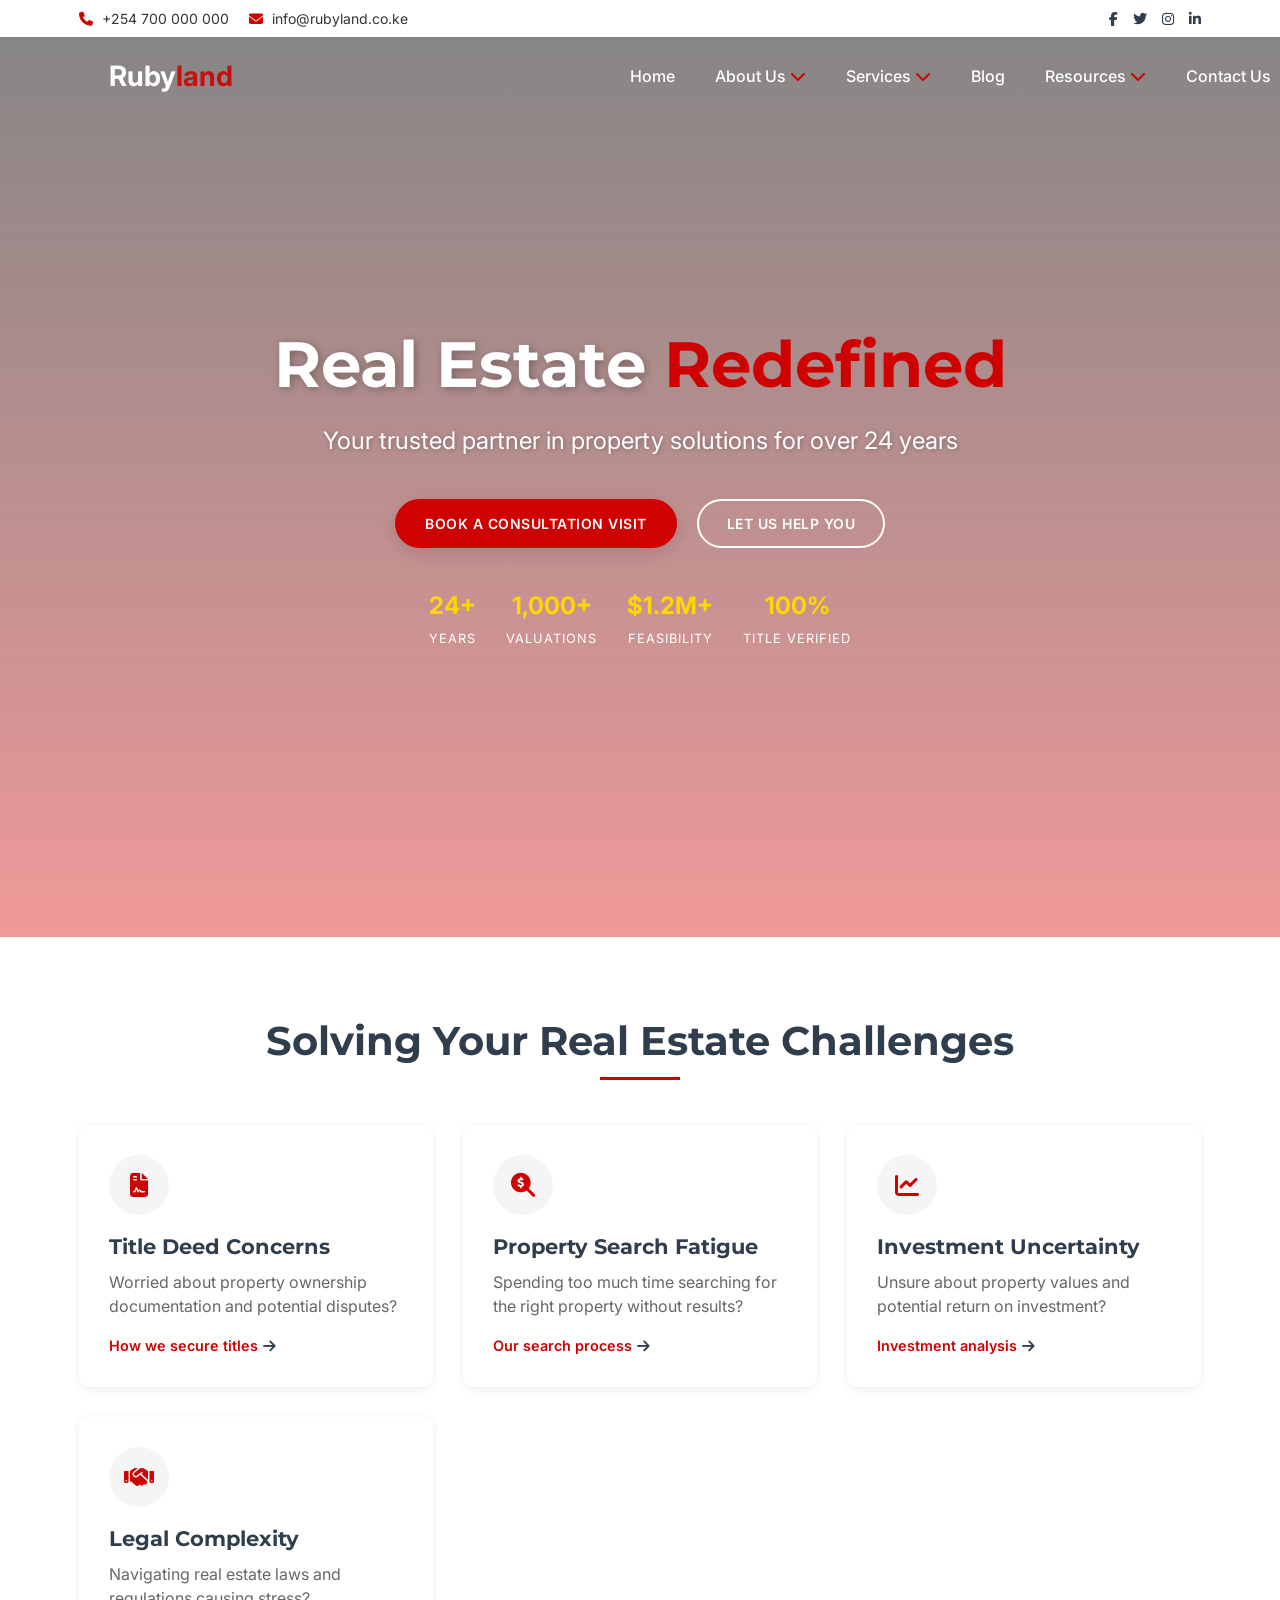
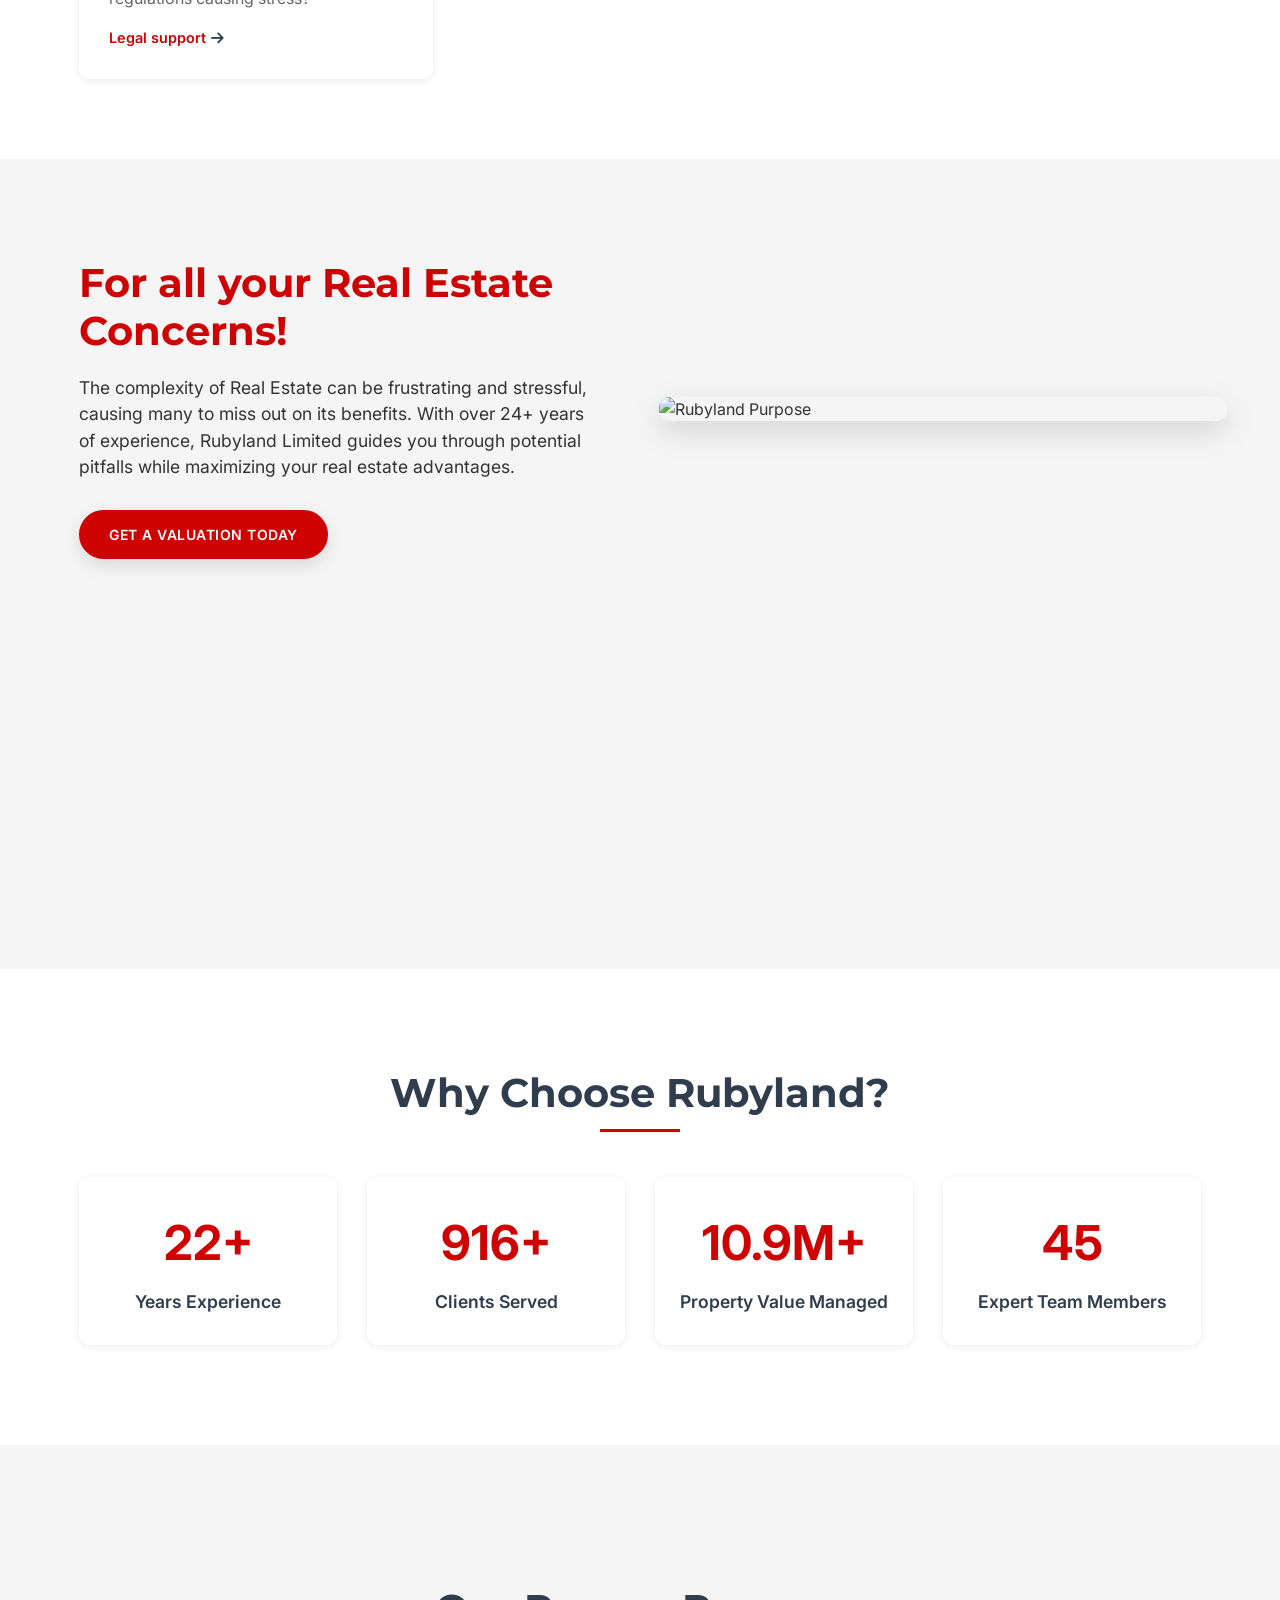
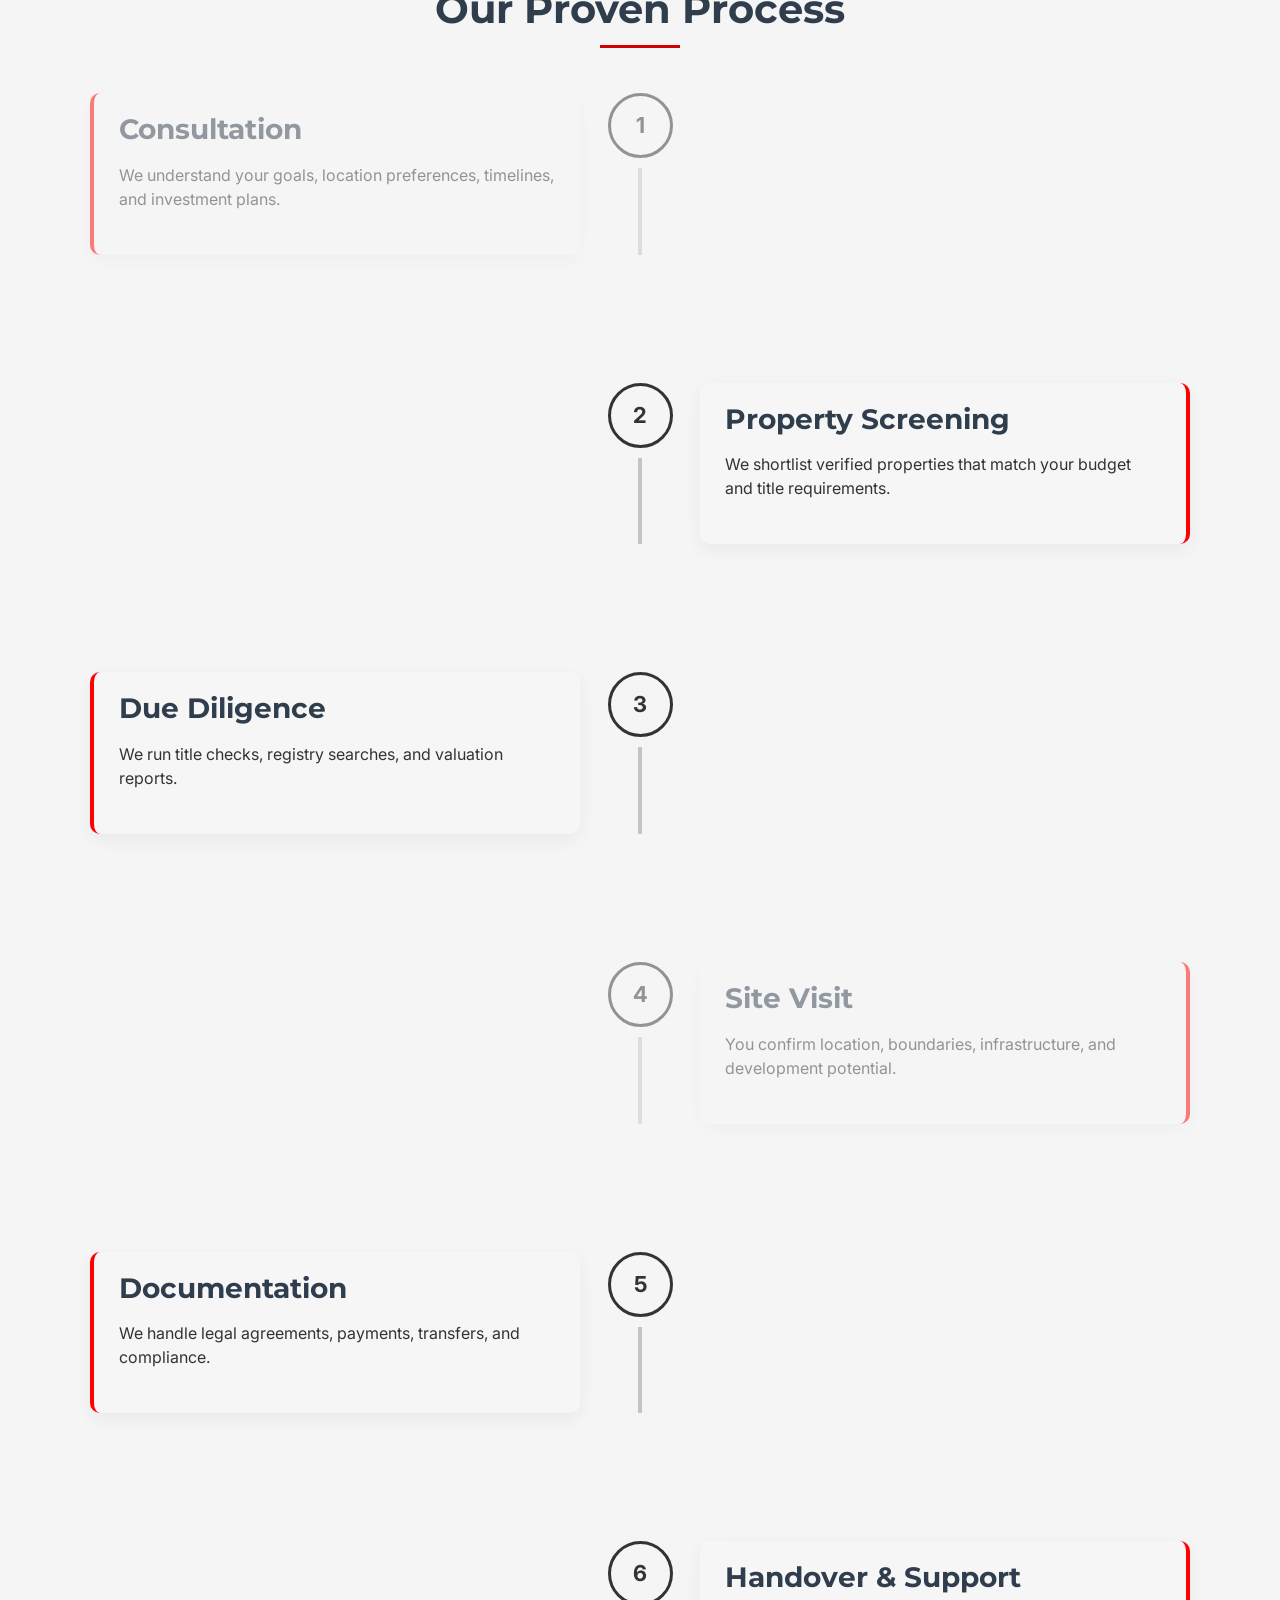
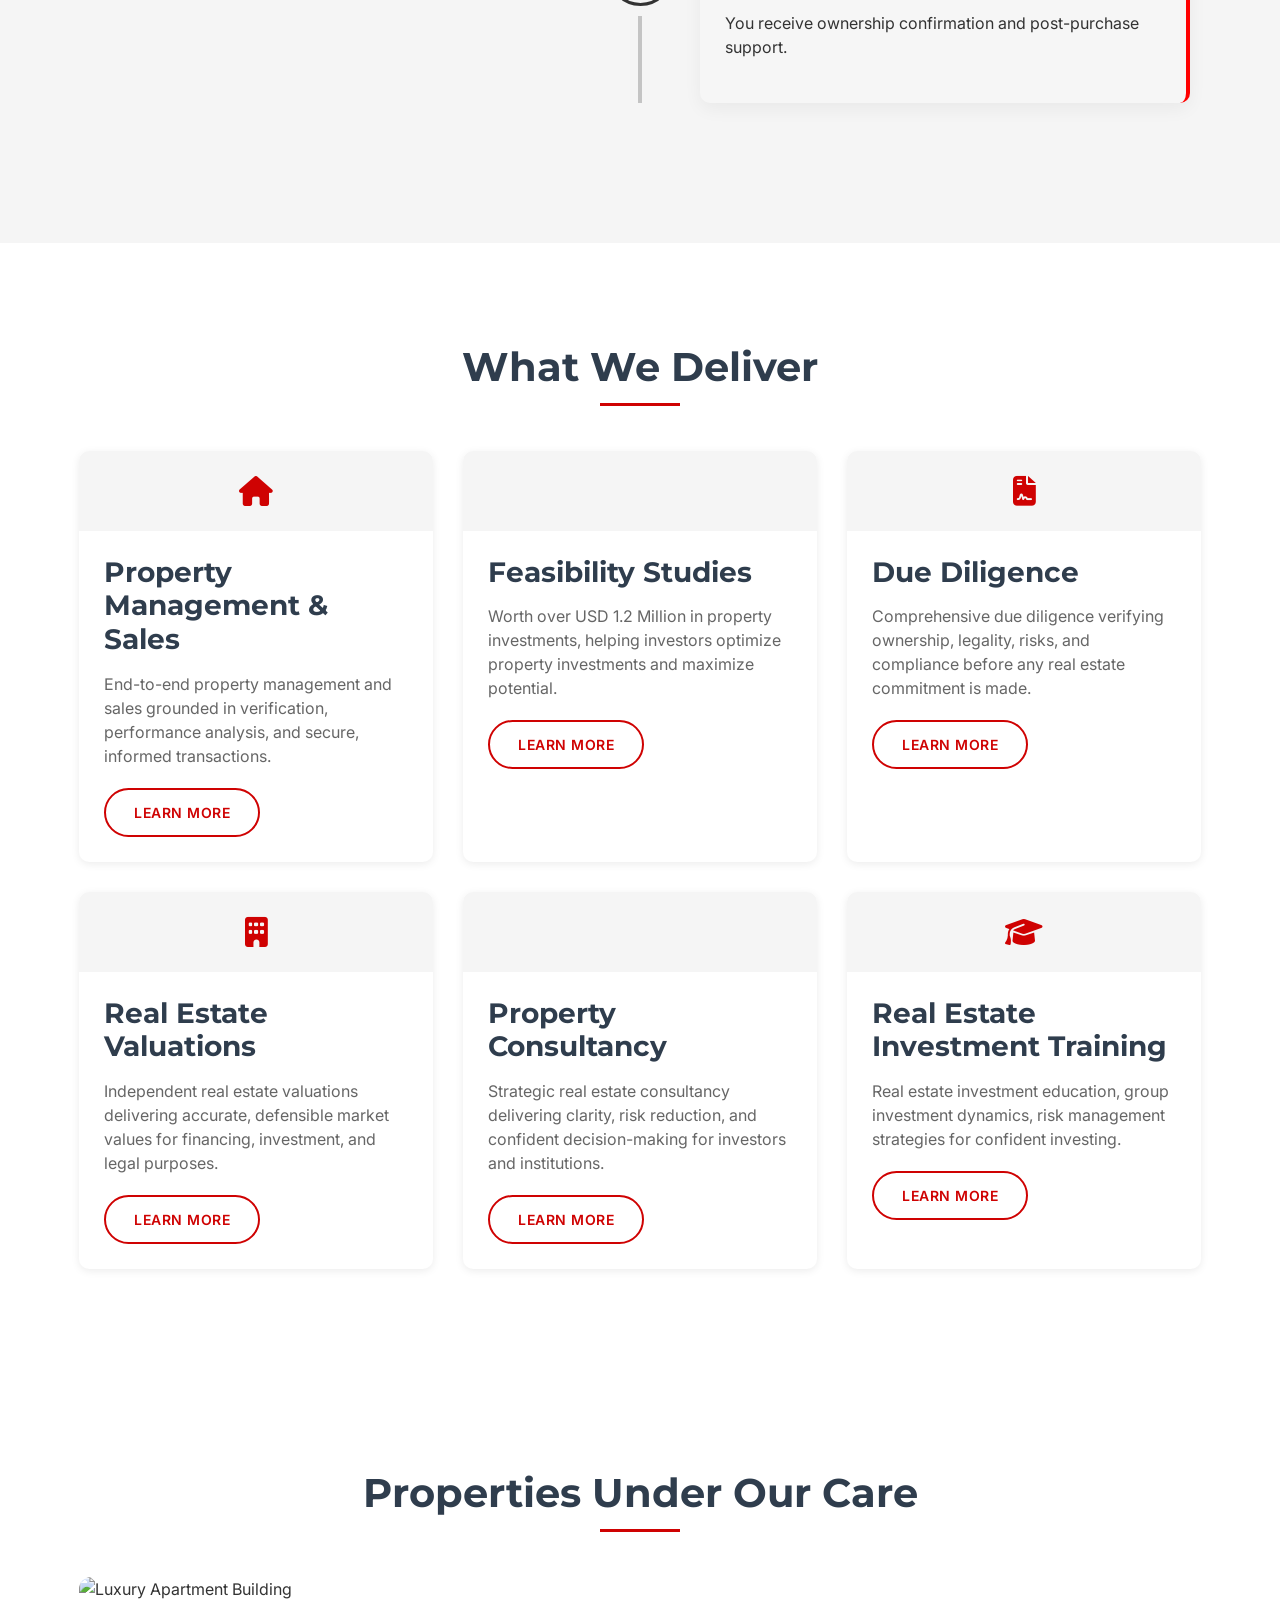
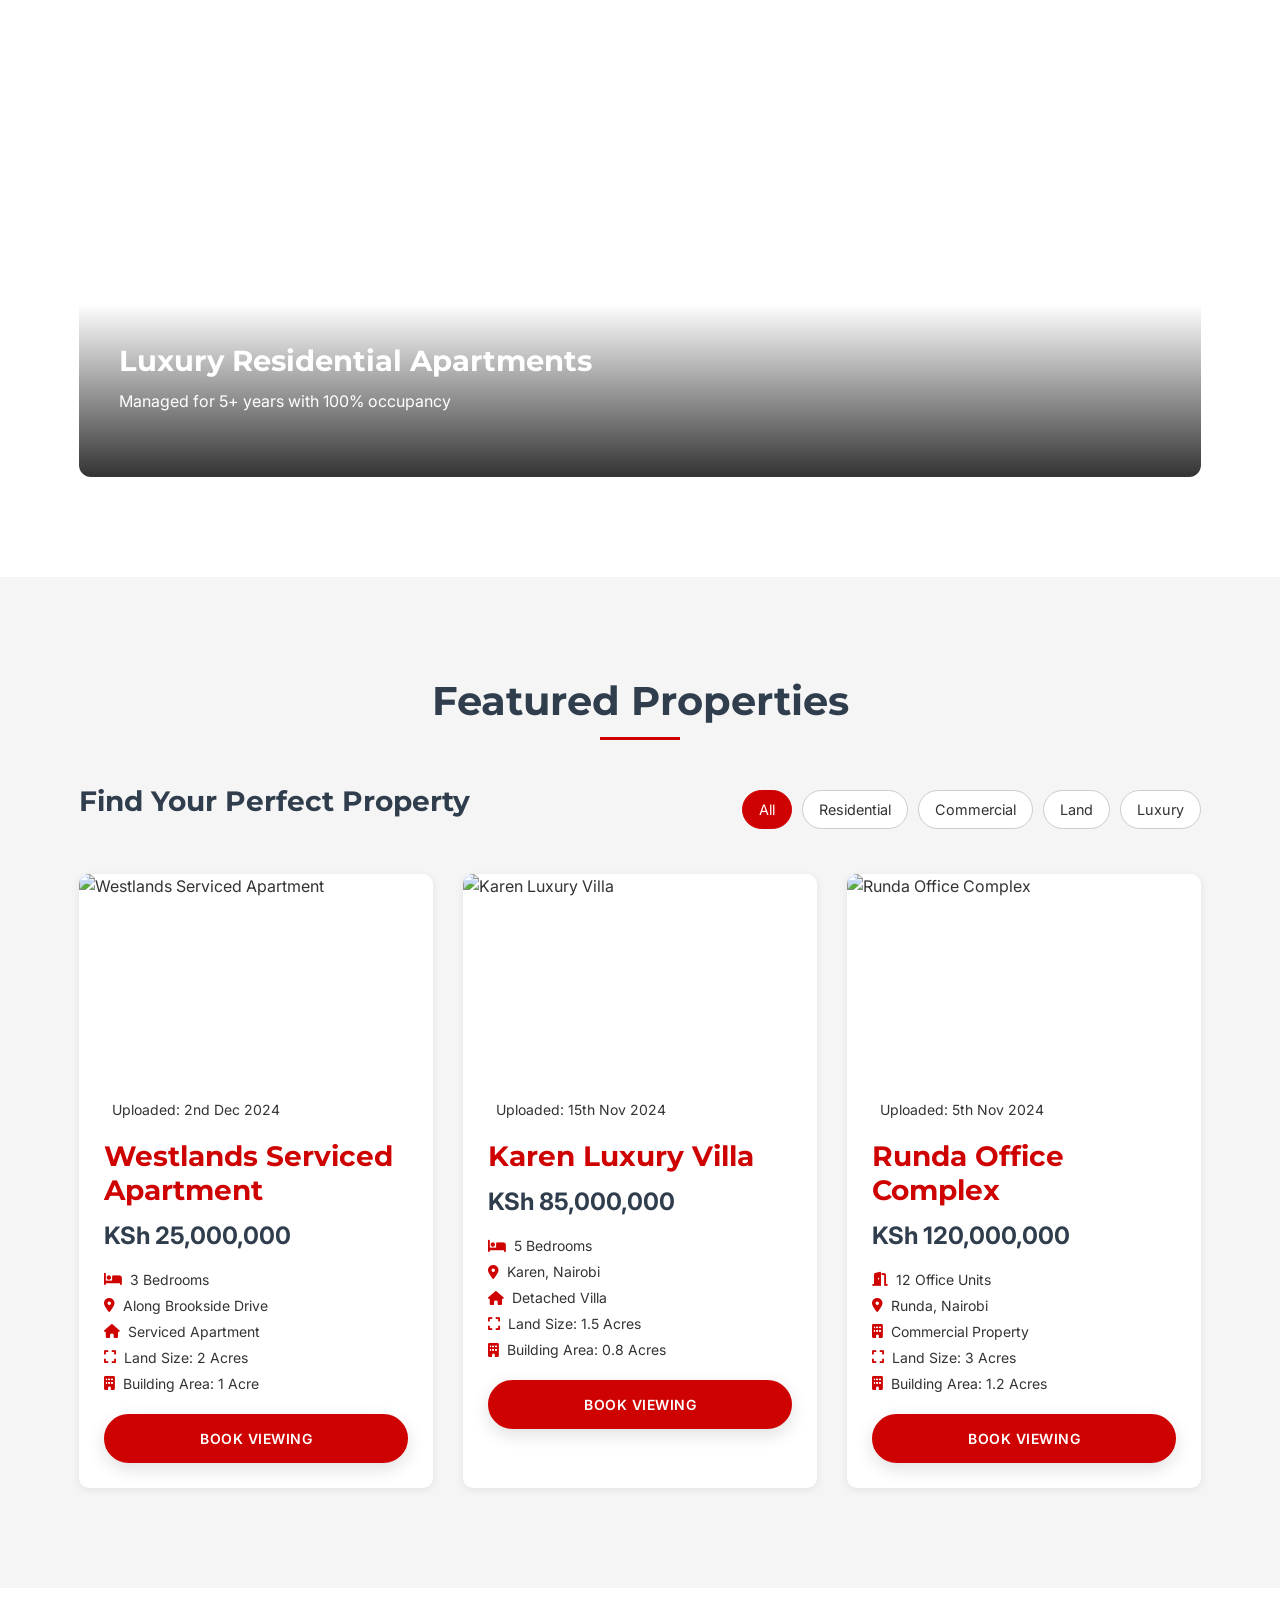
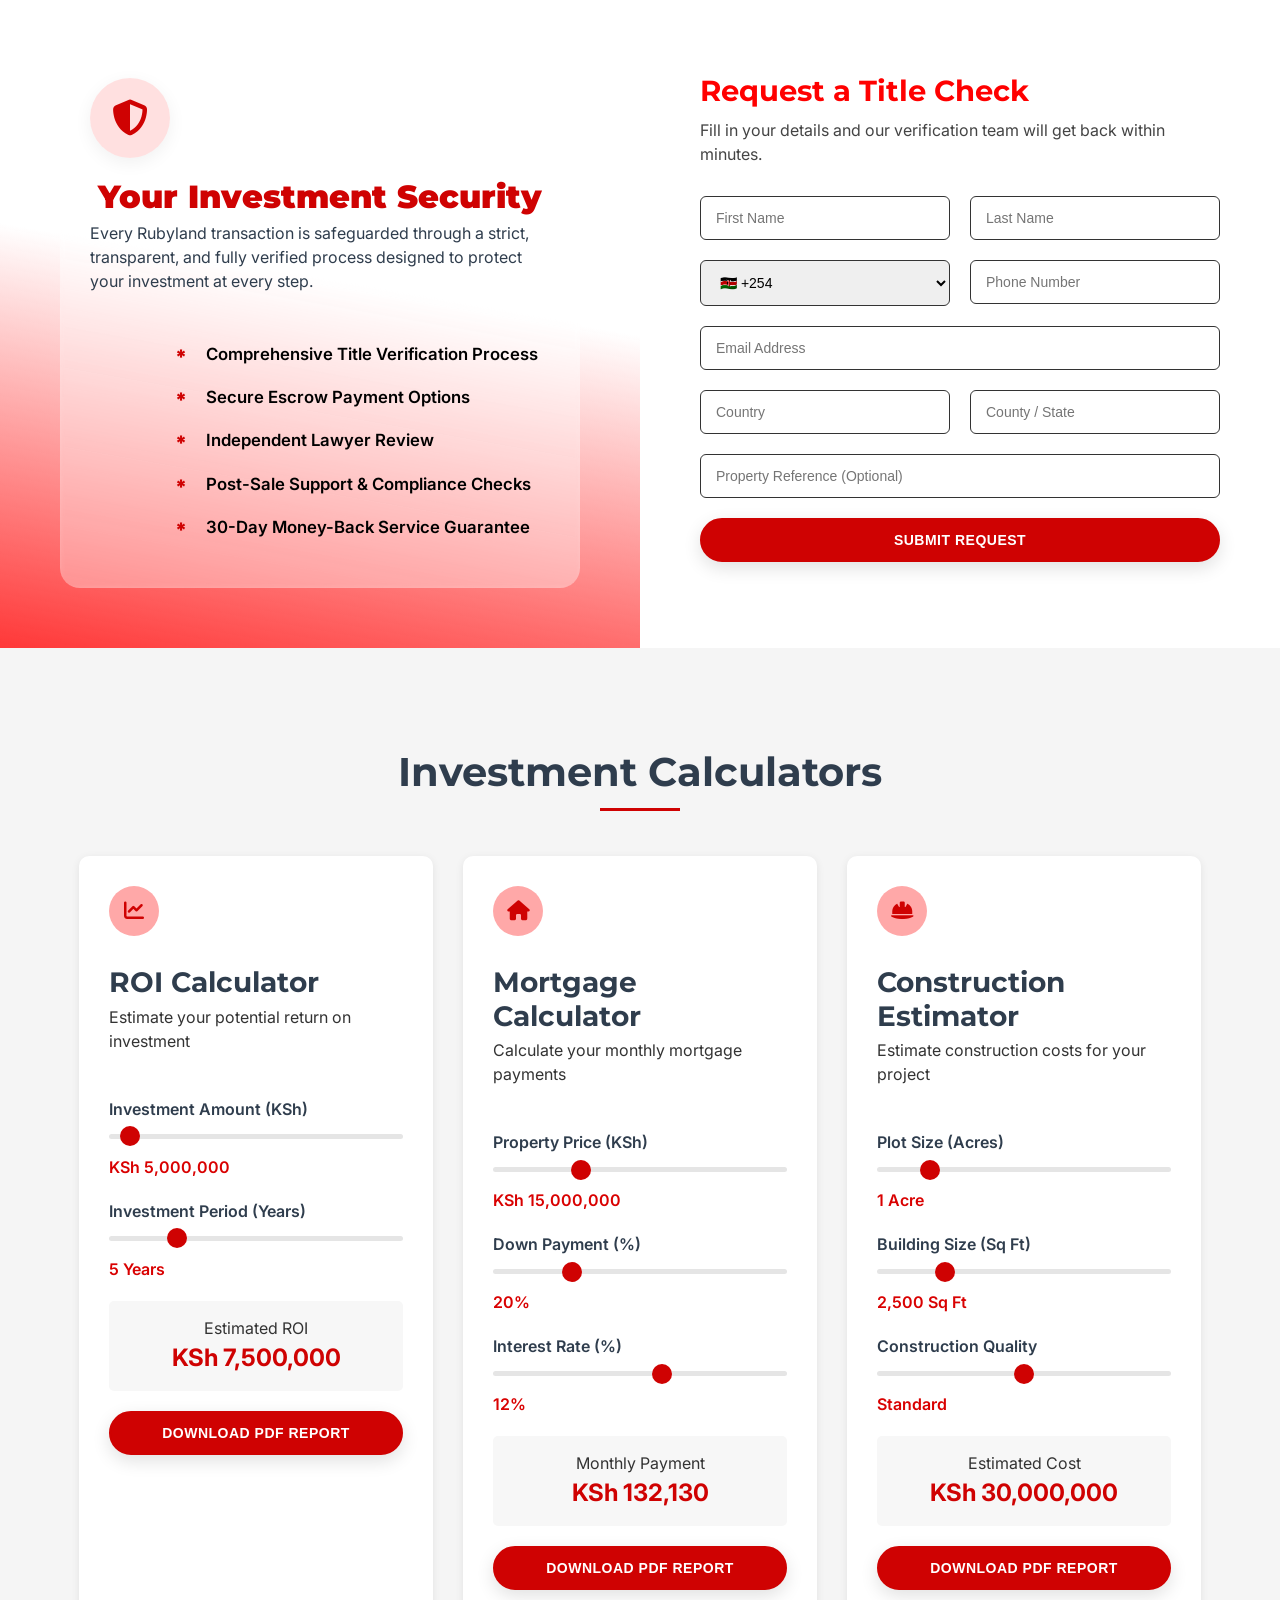
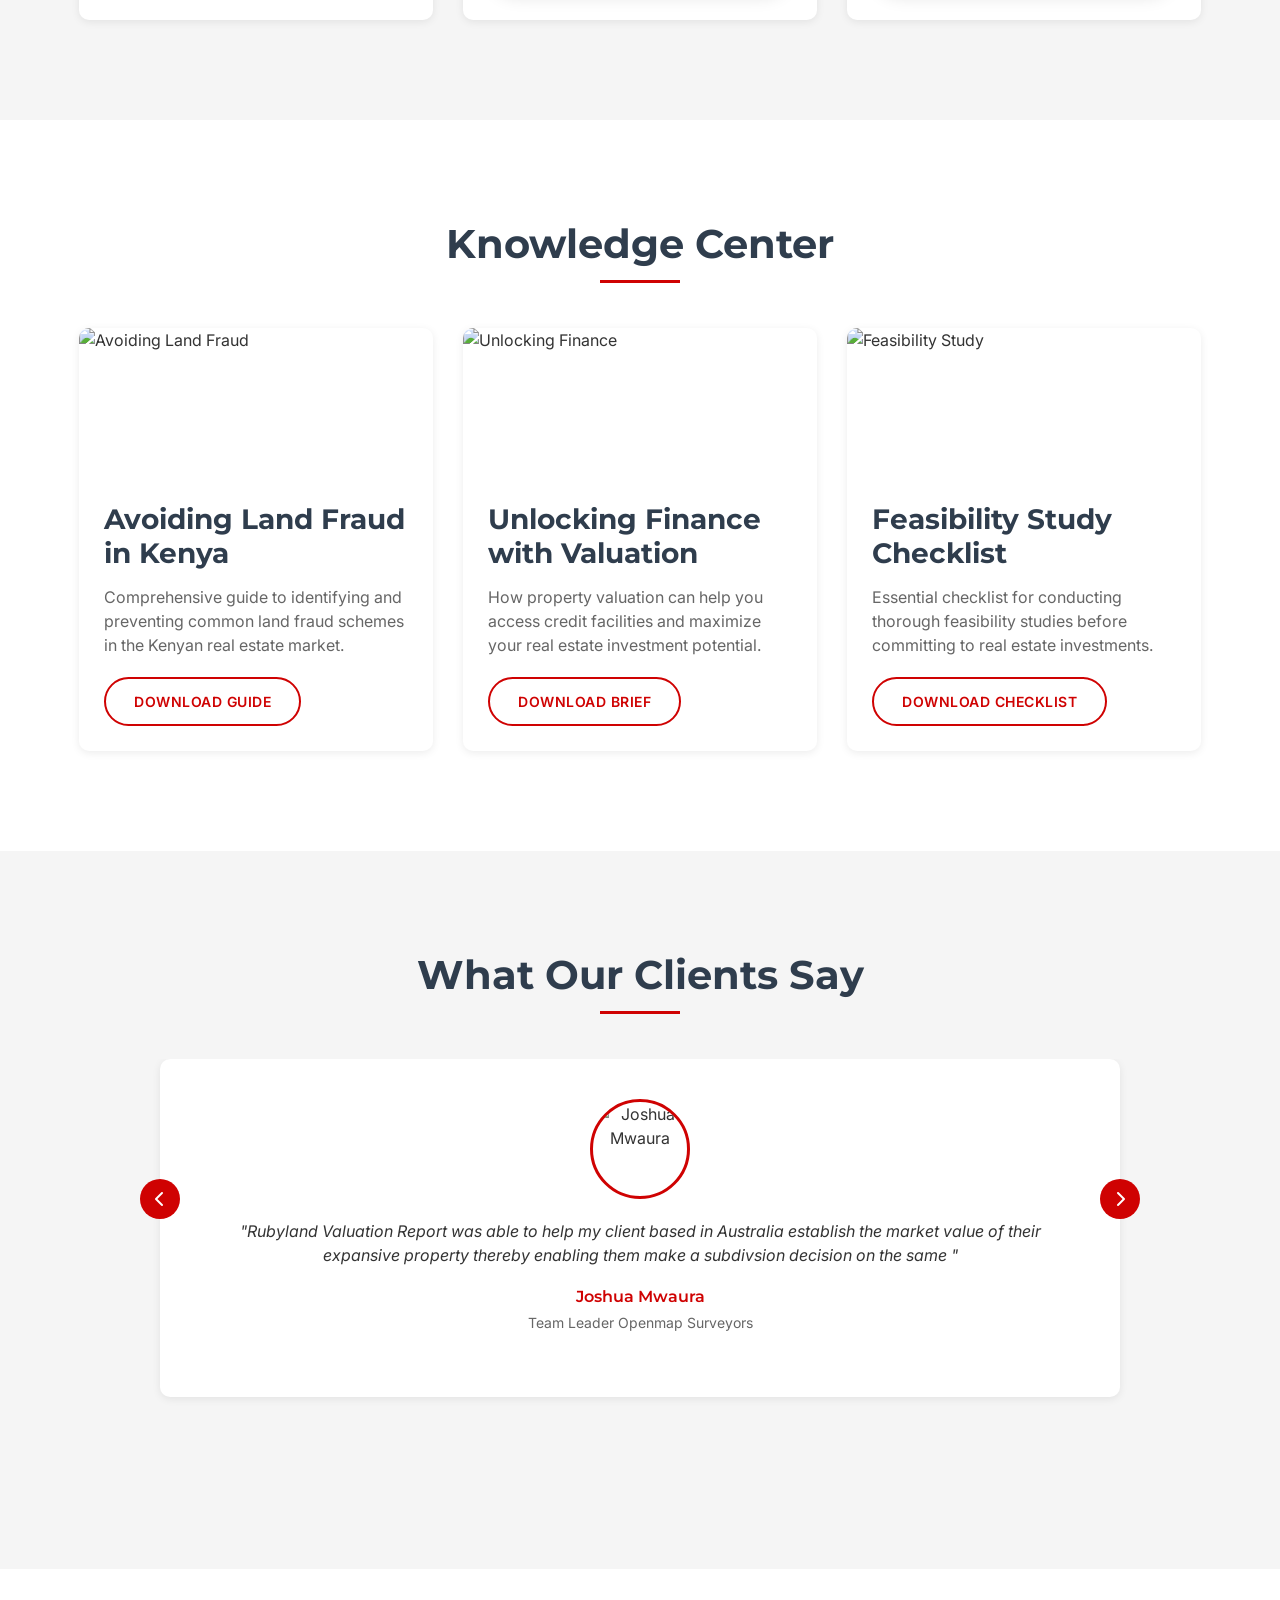
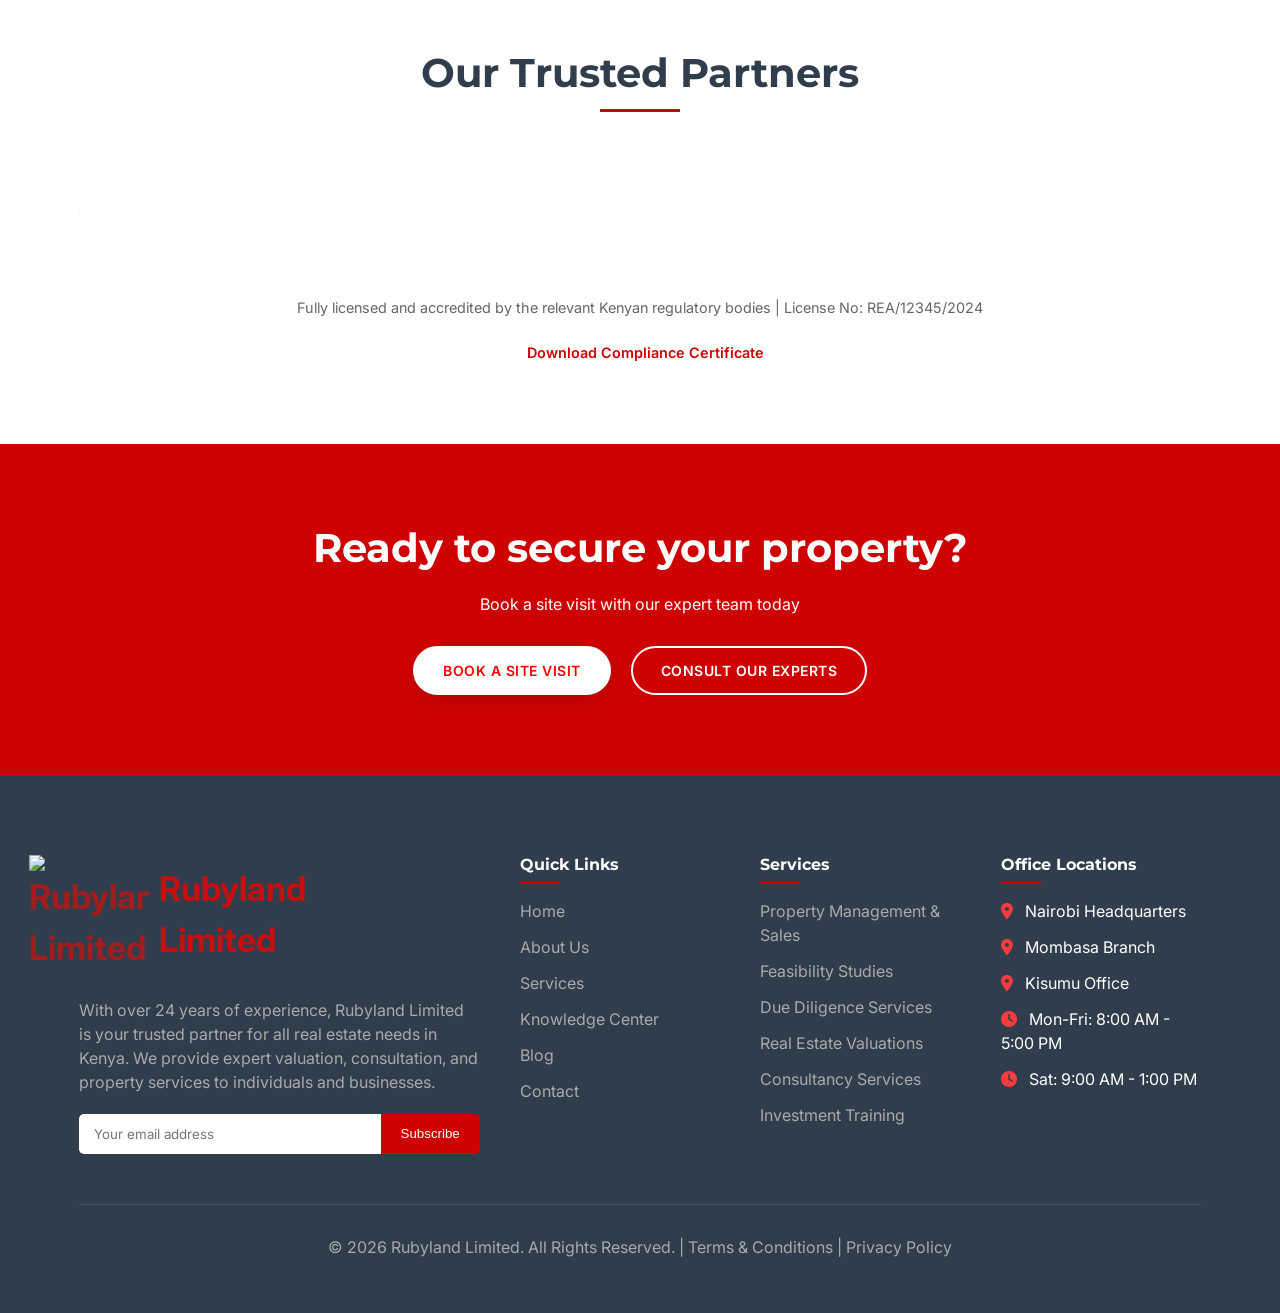
==== commit 1d66a137: "Consultation pAge completed and the highlights removed" ====
--- a/public/index.html
+++ b/public/index.html
@@ -72,7 +72,7 @@
             <h1>Real Estate <span>Redefined</span></h1>
             <p>Your trusted partner in property solutions for over 24 years</p>
             <div class="hero-buttons">
-                <a href="#" class="btn btn-primary" id="cta-book">Book a Consultation Visit</a>
+                <a href="consultancy.html" class="btn btn-primary" id="cta-book">Book a Consultation Visit</a>
                 <a href="contact us.html" class="btn btn-outline">Let Us Help You</a>
             </div>
             <div class="trust-badges">
@@ -196,6 +196,7 @@
         <!-- STEP 1 (LEFT) -->
         <div class="process-step left">
             <div class="process-content">
+                <span class="home-process-number">Step 1</span>
                 <h3>Consultation</h3>
                 <p>We understand your goals, location preferences, timelines, and investment plans.</p>
             </div>
@@ -218,6 +219,7 @@
             </div>
 
             <div class="process-content">
+                <span class="home-process-number">Step 2</span>
                 <h3>Property Screening</h3>
                 <p>We shortlist verified properties that match your budget and title requirements.</p>
             </div>
@@ -226,6 +228,7 @@
         <!-- STEP 3 (LEFT) -->
         <div class="process-step left">
             <div class="process-content">
+                <span class="home-process-number">Step 3</span>
                 <h3>Due Diligence</h3>
                 <p>We run title checks, registry searches, and valuation reports.</p>
             </div>
@@ -248,6 +251,7 @@
             </div>
 
             <div class="process-content">
+                <span class="home-process-number">Step 4</span>
                 <h3>Site Visit</h3>
                 <p>You confirm location, boundaries, infrastructure, and development potential.</p>
             </div>
@@ -256,6 +260,7 @@
         <!-- STEP 5 (LEFT) -->
         <div class="process-step left">
             <div class="process-content">
+                <span class="home-process-number">Step 5</span>
                 <h3>Documentation</h3>
                 <p>We handle legal agreements, payments, transfers, and compliance.</p>
             </div>
@@ -278,6 +283,7 @@
             </div>
 
             <div class="process-content">
+                <span class="home-process-number">Step 7</span>
                 <h3>Handover & Support</h3>
                 <p>You receive ownership confirmation and post-purchase support.</p>
             </div>
@@ -824,7 +830,7 @@
             <p>Book a site visit with our expert team today</p>
             <div class="cta-buttons">
                 <a href="contact us.html" class="btn btn-primary">Book a Site Visit</a>
-                <a href="#" class="btn btn-outline">Consult Our Experts</a>
+                <a href="consultancy.html" class="btn btn-outline">Consult Our Experts</a>
             </div>
         </div>
     </section>
--- a/public/Assets/css/main.css
+++ b/public/Assets/css/main.css
@@ -28,7 +28,12 @@
             margin: 0;
             padding: 0;
             box-sizing: border-box;
-        }
+            -webkit-tap-highlight-color: transparent;
+        }
+
+        :focus:not(:focus-visible) {
+  outline: none;
+}
 
         html {
             scroll-behavior: smooth;
@@ -268,6 +273,10 @@
 
         .nav-links a:hover {
             color: var(--primary-red);
+        }
+
+        .mobile-close{
+    display: none;
         }
 
         /* Keep dropdown open while inside */
@@ -377,14 +386,13 @@
             background:rgb(255, 233, 233);
             cursor:pointer;
             scale: 1.03;
-            transition: 0.3s ease-in;
-            transition-duration: 0.3s;
-        }
-
-        .service-icon {
+            transition: var(--transition);
+        }
+
+        .service-icon i{
             width: 5px;
             height: 5px;
-            background: var(--light-red);
+            background: #f7e0e0;
             border-radius: 50%;
             display: flex;
             align-items: center;
@@ -392,7 +400,7 @@
             font-size: 16px;
             flex-shrink: 0;
             color: var(--primary-red);
-            transition: 0.1s ease-in;
+            transition: 0.2s ease-in;
             margin-left:2px;
             padding: 1.3rem ;
         }
@@ -412,8 +420,17 @@
 }
 
         .service-item:hover .service-icon i{
-        color: var(--primary-red);
+        background: var(--primary-red);
             cursor: pointer;
+            color: var(--white);
+            border-radius: 50%;
+            padding: 1.3rem ;
+            display: flex;
+            align-items: center;
+            justify-content: center;
+            width: 5px;
+            height: 5px;
+            transition: 0.2s ease-in;
         }
 
         .service-info h4 {
@@ -449,6 +466,20 @@
             color: var(--white);
             z-index: 1001;
             
+        }
+
+        .mobile-toggle.scrolled:active,
+        .mobile-toggle.scrolled:focus{
+            scale: 1.03;
+            color: #666;
+
+        }
+
+        .mobile-toggle:active,
+        .mobile-toggle:focus{
+            scale: 1.03;
+            color: #666;
+
         }
 
         .mobile-toggle.scrolled {
@@ -715,20 +746,22 @@
         /* Process Section */
         .process-section {
             background: var(--light-gray);
-            height:220vh;
+    padding: 120px 0;
+            margin-bottom: 0px;
         }
 
         .process-section .container {
-    position: relative;
-    top: 100px;
+position: static;
+    margin: 0 auto;
             margin-top:20px;
-            margin-bottom: 40px;
+            margin-bottom: 0px;
+            height: 100%;
         }
 
         .process-vertical-wrapper {
     display: flex;
     flex-direction: column;
-    gap: 120px;
+    gap: clamp(80px, 10vw, 140px);
     max-width: 1100px;
     margin: 50px auto 20px auto;
 }
@@ -752,6 +785,7 @@
     flex-direction: column;
     align-items: center;
     position: relative;
+    height: 100%;
 }
 
 .process-circle {
@@ -770,7 +804,8 @@
 }
 
 .process-step.active .process-circle,
-.process-step.completed .process-circle {
+.process-step.completed .process-circle
+ {
     background: #ff0000;
     border-color: #ff0000;
     color: white;
@@ -778,9 +813,9 @@
 
 .process-line {
     width: 4px;
-    height: 100px;
+    flex-grow: 1;
+    min-height: 60px;
     background: rgba(0,0,0,0.2);
-    transition: 0.3s ease;
 }
 
 .process-step.completed .process-line {
@@ -794,6 +829,23 @@
     border-left: 4px solid #ff0000;
     box-shadow: 0 6px 18px rgba(0,0,0,0.05);
 }
+.home-process-number {
+            display: none;
+            background: transparent;
+            color: #333333b3;
+            border:1px solid #333333b3 ;
+            padding: 5px 15px;
+            border-radius: 50px;
+            font-weight: 600;
+            margin-bottom: 15px;
+            font-size: 14px;
+ }
+ .process-step.active .home-process-number,
+  .process-step.completed .home-process-number{
+    background: var(--primary-red);
+    color:#f6f6f6;
+    border: 1px solid var(--primary-red);
+ }
 
 .process-step.right .process-content {
     border-left: none;
@@ -806,8 +858,8 @@
 
 @media (max-width: 768px) {
     .process-step {
-        grid-template-columns: 50px 1fr;
-        gap: 20px;
+        grid-template-columns:1fr;
+        gap: 30px;
     }
 
     .process-placeholder {
@@ -1784,7 +1836,7 @@
             
             .process-step {
                 flex-direction: row;
-                gap: 20px;
+                gap: 30px;
             }
             
             .step-text {
@@ -1863,7 +1915,7 @@
     font-size: 20px;
     color: var(--primary-red);
     cursor: pointer;
-
+    display: block;
     margin-bottom: -20px;
     margin-top: 6px;
   }
@@ -1977,10 +2029,28 @@
                 grid-template-columns: 1fr;
             }
 
-            .process-section{
-                min-height:280vh;
-            }
-            
+            .process-step {
+        grid-template-columns:1fr;
+        align-items: flex-start;
+        gap: 20px;
+    }
+
+    .process-placeholder {
+        display: none;
+    }
+
+    .process-content {
+        width: 100%;
+        border-left: 4px solid #ff0000 !important;
+        border-right: none !important;
+    }
+
+    .process-circle{
+        display: none;
+    }
+      .home-process-number{
+        display: inline-block;
+      }     
             .knowledge-grid {
                 grid-template-columns: 1fr;
             }
